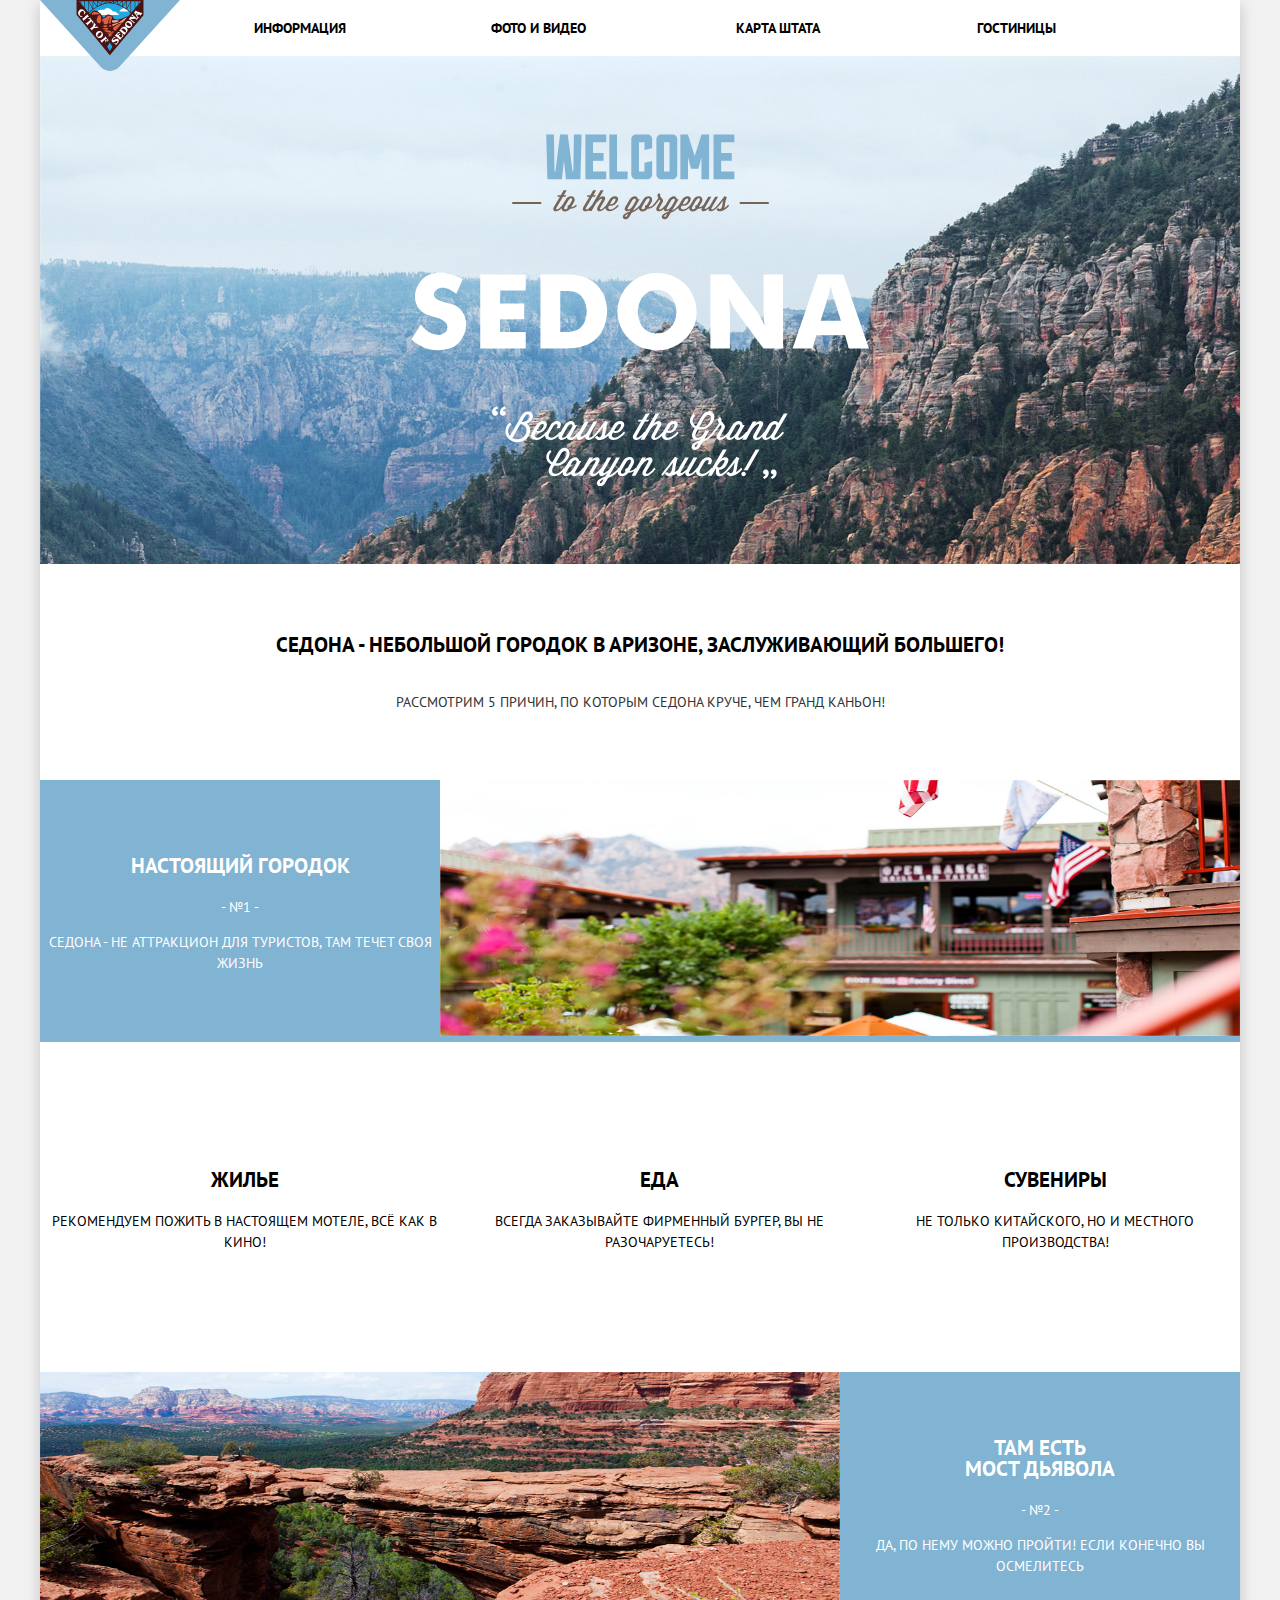
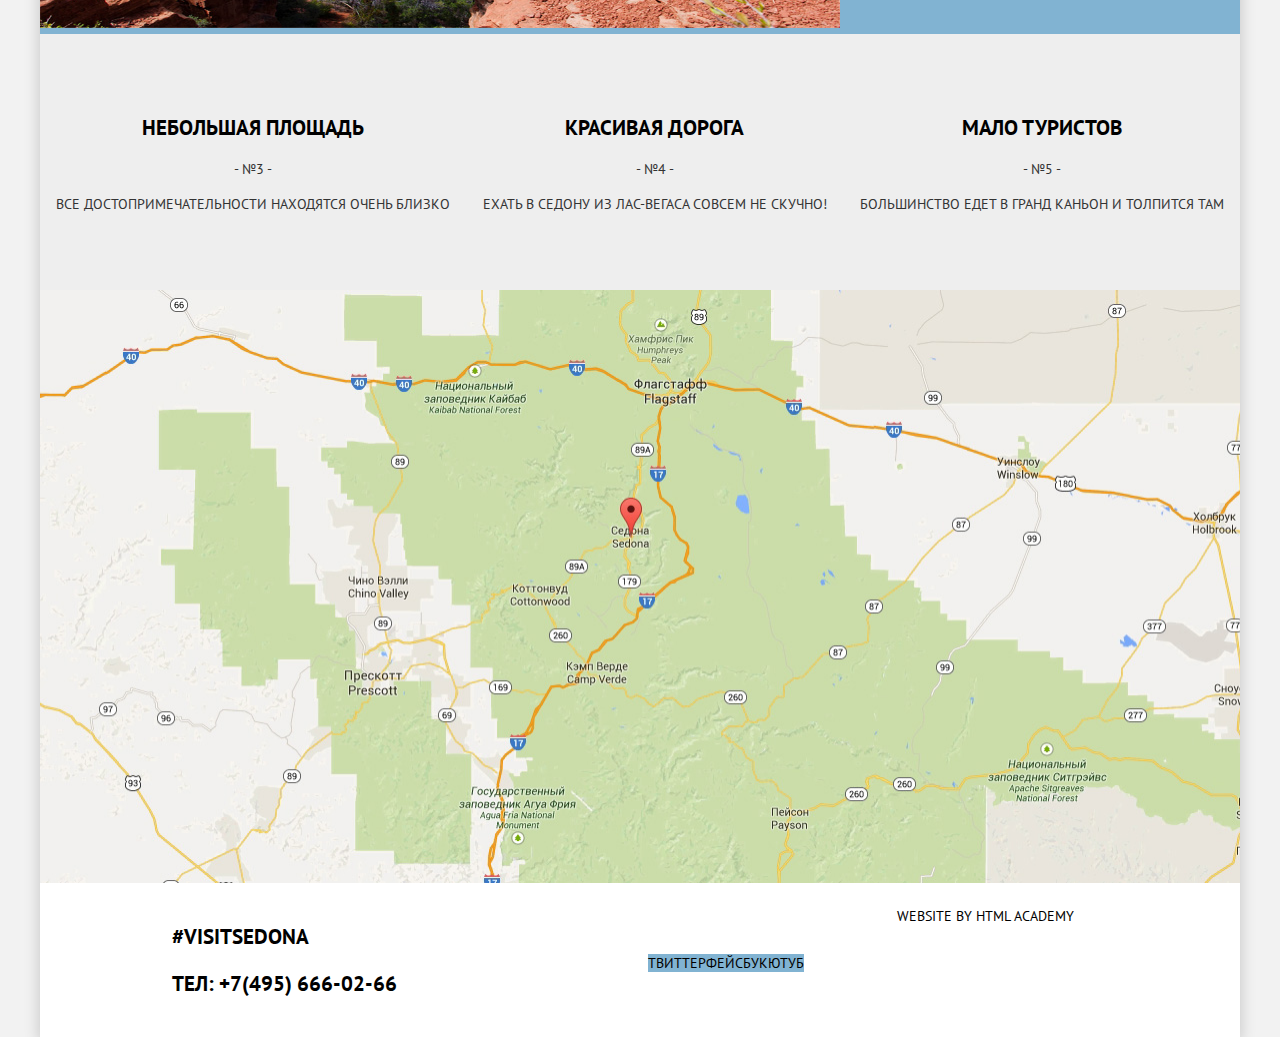
==== index.html @ e9ae378f "6 задание" ====
<!DOCTYPE html>
<html lang="ru">
  <head>
    <meta charset="utf-8">
    <title>HTML Academy: Седона</title>
    <link href="https://fonts.googleapis.com/css?family=PT+Sans:400,700&display=swap&subset=cyrillic" rel="stylesheet">
    <link rel="stylesheet" href="css/normalize.css">
    <link rel="stylesheet" href="css/style.css">
  </head>
  
  <body>
    <div class="container">
      <header class="main-header">
        <a class="main-header-logo">
          <img src="img/logo-sedona.svg" width="140" height="71" alt="Логотип Седоны">
        </a>

        <nav class="nav">
          <ul class="nav-list">
            <li class="nav-item"><a class="nav-item-link" href="#">Информация</a></li>
            <li class="nav-item"><a class="nav-item-link" href="#">Фото и видео</a></li>
            <li class="nav-item"><a class="nav-item-link" href="#">Карта штата</a></li>
            <li class=nav-item><a class="nav-item-link" href="catalog.html">Гостиницы</a></li>
          </ul>
        </nav>
      </header>
      
      <main class="page-main">
        <h1 class="visually-hidden">Седона</h1>

        <div class="welcome-picture">
          <img src="img/intro-welcome.svg" width="459" height="353" alt="Добро пожаловать в Седону">
        </div>

          <section class="features">
            <header class="features-header">
              <h2 class="features-title">Седона - небольшой городок в Аризоне, заслуживающий большего!</h2>
              <p class="features-text">Рассмотрим 5 причин, по которым Седона круче, чем Гранд Каньон!</p>
            </header>

            <div class="feature-item-blue">
              <div class="feature-item-desc">
                <h3 class="feature-title">Настоящий городок</h3>
                <span class="feature-number">- №1 -</span>
                <p class="feature-text">Седона - не аттракцион для туристов, там течет своя жизнь</p>
              </div>               
              <div class=feature-picture>
                <img src="img/feature-picture-1.jpg" width="800" height="256" alt="Настоящий городок">
              </div>
            </div>
            
            <ul class=features-list-white>
              <li class="feature-item">
                <h3 class="feature-title">Жилье</h3>
                <p class="feature-text">Рекомендуем пожить в настоящем мотеле, всё как в кино!</p>
              </li>
              <li class="feature-item">
                <h3 class="feature-title">Еда</h3>
                <p class="feature-text">Всегда заказывайте фирменный бургер, вы не разочаруетесь!</p>
              </li>
              <li class="feature-item">
                <h3 class="feature-title">Сувениры</h3>
                <p class="feature-text">Не только китайского, но и местного производства!</p>
              </li>
            </ul>
            
            <div class="feature-item-blue">
              <div class=feature-picture>
                <img src="img/feature-picture-2.jpg" width="800" height="256" alt="Мост дьявола">
              </div>
              <div class="feature-item-desc">
                <h3 class="feature-title">Там есть<br>мост дьявола</h3>
                <span class="feature-number">- №2 -</span>
                <p class="feature-text">Да, по нему можно пройти! Если конечно вы осмелитесь</p>
              </div>
            </div>
              
              <ul class="features-list-grey">
                <li class="feature-item-desc">
                  <h3 class="feature-title">Небольшая площадь</h3>
                  <span class="feature-number">- №3 -</span>
                  <p class="feature-text">Все достопримечательности находятся очень близко</p>
                </li>
                
                <li class="feature-item-desc">
                  <h3 class="feature-title">Красивая дорога</h3>
                  <span class="feature-number">- №4 -</span>
                  <p class="feature-text">Ехать в Седону из Лас-Вегаса совсем не скучно!</p>
                </li>
                
                <li class="feature-item-desc">
                  <h3 class="feature-title">Мало туристов</h3>
                  <span class="feature-number">- №5 -</span>
                  <p class="feature-text">Большинство едет в Гранд Каньон и толпится там</p>
                </li>
              </ul>
            </section>
          
          <div class="map">
            <img src="img/map.jpg" width="1200" height="593" alt="Карта">

          </div>

          <section class="search-form">
            <h2 class="search-form-title">Заинтересовались?</h2>
            <p class="search-form-text">Укажите предполагаемые даты поездки,<br>
              и мы покажем вам лучшие предложения гостиниц в Седоне</p>

              <a class="search-button" href="form.html">Поиск гостиницы в Седоне</a>
                            
              <form class="search" method="POST" action="https://echo.htmlacademy.ru">
                <p class="search-item">
                  <label for="check-in-date">Дата заезда</label>
                  <input id="check-in-date" type="date" name="date" value="">
                </p>
                <p class="search-item">
                  <label for="check-out-date">Дата выезда</label>
                  <input id="check-out-date" type="date" name="date" value="">        
                </p>
                <p class="search-item">
                  <label for="adults">Взрослые</label>
                  <input type="button" value="-">
                  <input id="adults" type="text" name="text" value="1"/>
                  <input type="button" value="+">
                </p>
                <p class="search-item">
                  <label for="children">Дети</label>
                  <input type="button" value="-">
                  <input id="children" type="text" name="text" value="0"/>
                  <input type="button" value="+">
                </p>
                
                <button class="button" type="submit">Найти</button>
              </form>
          </section>
      </main>
      
      <footer class="main-footer">
        <div class="footer-contacts">
          <p class="hashtag">#visitsedona</p>
          <a class="phone-link" href="tel:+74956660266">тел: +7(495) 666-02-66</a>
        </div>
        <ul class="footer-social">
          <li><a class="social-button" href="#">Твиттер</a></li>
          <li><a class="social-button" href="#">Фейсбук</a></li>
          <li><a class="social-button" href="#">Ютуб</a></li>
        </ul>
        <p class="footer-copyright">
          Website by
          <a class="copyright-button" href="https://htmlacademy.ru/intensive/htmlcss">HTML Academy</a>
        </p>
      </footer>
    </div>
  </body>
</html>
---- css/style.css ----
body {
    margin: 0;
    padding: 0;

    font-family: "PT Sans", Arial, sans-serif;

    font-size: 14px;
    line-height: 21px;
    color: #333333;
    text-transform: uppercase;

    background-color:  #f2f2f2;
}

a {
    text-decoration: none;
}

.container {
    background-color: #ffffff;

    box-shadow: 0px 5px 15px rgba(0, 1, 1, 0.2);
}

.nav {
    line-height: 26px;
    color: #000000;    
}

.nav-list {
    list-style: none;

    text-align: center;
}

.nav-list a {
    color: #000000;
    font-weight: 700;

}

.nav-list a:hover {
    color: #81b3d2;
}

.nav-list a:focus {
    color: rgba(0, 0, 0, 0.3);
}

.nav-item-current a {
    color: #766357;
}

.welcome-picture {
    background-color: #c2dcf5;
    background-image: url("../img/background-photo.jpg");
    background-position: top;
    background-repeat: no-repeat;
}

.features-title {
    font-size: 21px;
    font-weight: 700;
    line-height: 26px;
    text-align: center;
    color: #000000;
}

.features-text {
    font-size: inherit;
    line-height: 26px;
    font-weight: 400;
    text-align: center;
}

.feature-title {
    font-size: 21px;
}
.feature-item-blue {
    color: #ffffff;
    
   background-color: #81b3d2;
    text-align: center;
}

.features-list-white,
.features-list-grey h3 {

    color: #000000;
}

.features-list-white li {
    list-style: none;
}

.features-list-grey li {
    list-style: none;
}

.features-list-white,
.features-list-grey {
    text-align: center;
}

.features-list h3 {
    font-size: 21px;
}

.features-list-white,
.feature-item-grey h3 {
    color: #000000;
}

.features-list-grey {
    background-color: #eeeeee;
}

/*Каталог*/

.filter {
    background-color: #669ec0;
    background-image: url("../img/filter-background.jpg");
    background-position: center;
    background-repeat: no-repeat;
}

.filter fieldset {
    border: none;
}

.filter legend {
    font-size: 16px;
    line-height: 21px;
    font-weight: 700;
    color: #ffffff;
    text-align: left;
}

.filter li {
    list-style: none;
}

.filter li {
    color: #ffffff;
}

.filter-range {
    color: #ffffff;
}

.price-controls label{
    color: #ffffff;
}

.price-controls input {

    background: none;
}

.filter-button {
    color: #ffffff;
    border: solid 2px;
    text-transform: uppercase;

    background-color: transparent;
}

.filter-button:hover {
    color: #000000;
    border: 2px solid #ffffff;

    background-color: #ffffff;
}

.catalog-sort ul {
    list-style: none;
}

.catalog-sort a {
    list-style: none;

    text-decoration: none;
    border-bottom: 1px dashed #81b3d2;

    font-size: 12px;
    line-height: 18px;
    color: rgba(0, 0, 0, 0.3);
}

.found {
    font-size: 21px;
    line-height: 26px;
    font-weight: 700;
    color: #000000;
}

.catalog-sort a:hover {
    color: #81b3d2;
}

.catalog-sort a:focus {
    color: #000000;

    border-bottom: none;
}

.sort-link-current {
    color: #81b3d2;
}

.catalog-list {
    list-style: none;
}

.catalog-list a {
    color: 21px;
    line-height: 26px;
    text-align: left;
    color: #000000;
}

.hotel-title a:hover {
    color: #81b3d2;
}

.hotel-title a:focus {
    color: rgba(0, 0, 0, 0.3);
}

.catalog-item-details a {
    color: #ffffff;
    font-weight: 700;

    background-color: #81b3d2;
}

.catalog-item-details a:hover {
    background-color: #669ec0;
}

.catalog-item-details a:focus {
    background-color: #5496bd;
}

.catalog-item-booking a {
    color: #ffffff;
    font-weight: 700;
    background-color: #766357;
}

.catalog-item-booking a:hover {
    background-color: #604e43;
}

.catalog-item-booking a:focus {
    background-color: #503e33;
}

.rating-score {
    color: #666666;

    background-color: #f2f2f2;
}

.visually-hidden {
    display: none;
}

/*Попапы и всплывающие элементы сейчас стилизовать не нужно.
Скройте их с помощью display: none. Мы вернёмся к ним в седьмом разделе.*/
.search-form {
    display: none;
}


.main-footer a {
    color: #000000;
}

.footer-contacts {
    font-size: 21px;
    line-height: 26px;
    font-weight: 700;
    color: #000000;
}

.footer-social li {
    list-style: none;
}

.social-button {
    color: #ffffff;

    background-color: #81b3d2;
}

.footer-copyright {
    line-height: 26px;
    color: #000000;
}





/*----Сеточные стили----*/



/*----Header----*/

html,
body {
    min-width: 1280px;
    min-height: 1750px;
}

.container {
    width: 1200px;
    margin: 0 auto;
}

.main-header {
    display: flex;
    flex-direction: row;
    align-items: center;
}

.nav {
    display: flex;
    flex-direction: row;
}


.nav-list {
    display: flex;
    flex-direction: row;
    justify-content: space-around;

    margin: 0;
    padding: 0;

    list-style: none;
}

.nav-item {
    width: 239px;
}

.main-header-logo {
    width: 140px;
    height: 56px;
}


/*----Main----*/

.welcome-picture {
    display: flex;
    flex-direction: row;
    align-items: center;
    justify-content: center;
    
    min-height: 508px;
}


.features-header {
    display: flex;
    flex-direction: column;
    justify-content: center;

    min-height: 216px;
}

.feature-item-blue {
    display: flex;
    flex-direction: row;
    align-items: center;
}

.features-list-white {
    display: flex;
    flex-direction: row;
    align-items: center;

    margin: 0;
    padding: 0;

    list-style: none;

    min-height: 330px;
}

.features-list-grey {
    display: flex;
    flex-direction: row;
    align-items: center;
    justify-content: space-around;

    margin: 0;
    padding: 0;

    list-style: none;

    min-height: 256px;
}


/*----Сетка каталога----*/

.filter {
    display: flex;
    flex-direction: row;
    align-items: center;
    justify-content: flex-start;

    min-height: 217px;
}

.filter ul {
    padding: 0;
    margin: 0;

    list-style: none;
}



/*----Сортировка----*/

.catalog-sort {
    display: flex;
    flex-direction: row;
    align-items: center;
    justify-content: space-around;

    min-height: 86px;
}

.sort-title {
    margin: 0;
    padding: 0;

    list-style: none;
}

.sort-list-type {
    display: flex;
    flex-direction: row;

    margin: 0;
    padding: 0;

    list-style: none;
}

.sort-list-ascending {
    display: flex;
    flex-direction: row;

    margin: 0;
    padding: 0;

    list-style: none;
}

/*----Список отелей----*/

.catalog-item {
    display: flex;
    flex-direction: row;
    align-items: center;
    justify-content: flex-start;

    margin-left: 72px;
}

.catalog-list {
    padding: 0;
    margin: 0;

    list-style: none;
}

.hotel-desc {
    padding: 31px;

    width: 700px;
}

.hotel-price {
    display: flex;
    flex-direction: row;
}

.hotel-booking {
    display: flex;
    flex-direction: row; 
}

.hotel-title {
    margin: 0;
    padding: 0;
}

.catalog-item-price {
    margin-left: 6px;
}

.catalog-item-booking {
    margin-left: 6px;
}




/*----Footer----*/

.main-footer {
    display: flex;
    flex-direction: row;
    align-items: center;

    min-height: 120px;
}

.footer-contacts {
    padding-left: 132px;
    width: 400px;

    min-height: 120px;
}

.footer-social {
    display: flex;
    flex-direction: row;
    align-items: center;
    justify-content: center;
    width: 400px;

    min-height: 120px;
}

.footer-copyright {

    width: 400px;

    min-height: 120px;
}
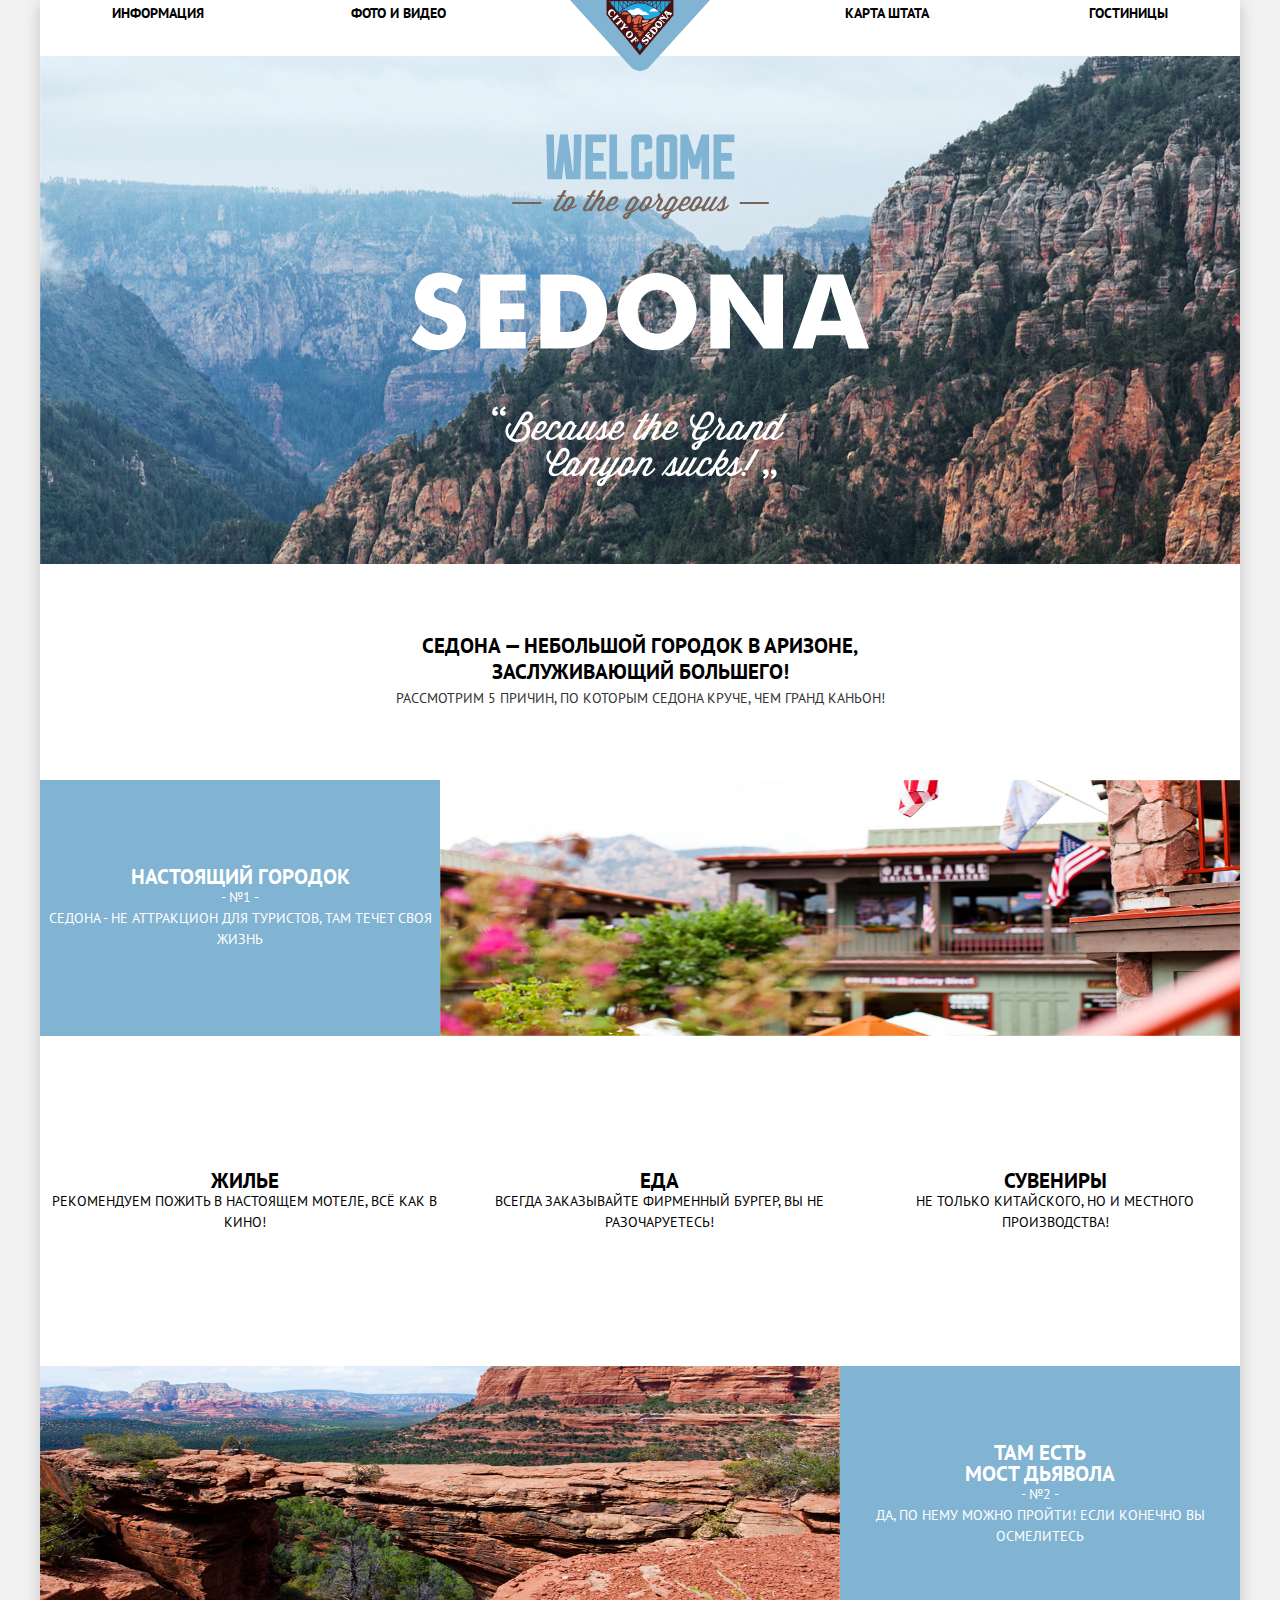
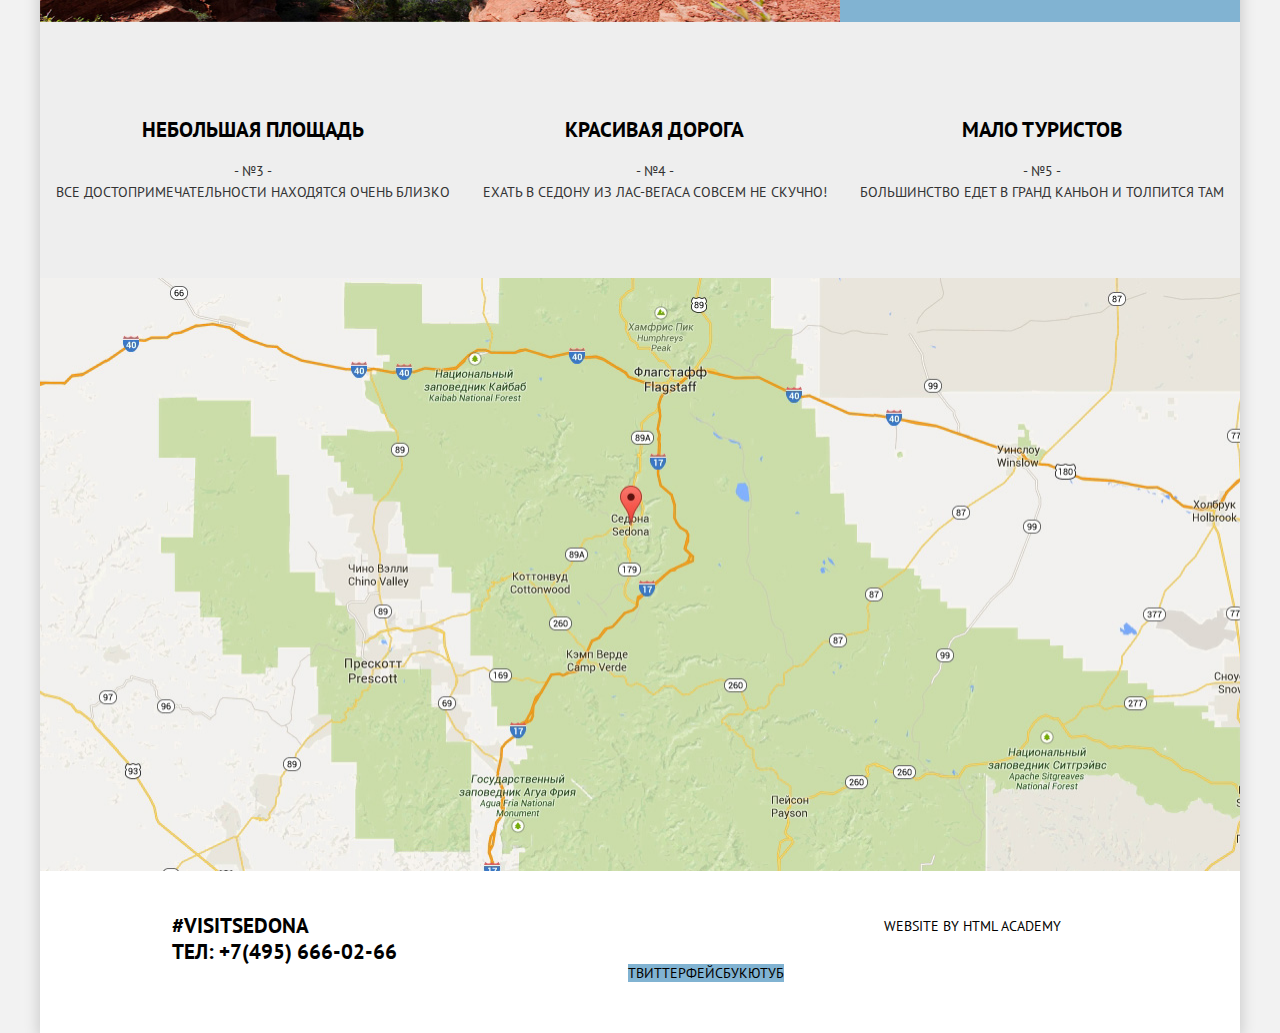
==== commit 29bf127d: "6 задание" ====
--- a/index.html
+++ b/index.html
@@ -34,8 +34,8 @@
 
           <section class="features">
             <header class="features-header">
-              <h2 class="features-title">Седона - небольшой городок в Аризоне, заслуживающий большего!</h2>
-              <p class="features-text">Рассмотрим 5 причин, по которым Седона круче, чем Гранд Каньон!</p>
+              <h2 class="features-header-title">Седона — небольшой городок в Аризоне, заслуживающий большего!</h2>
+              <p class="features-header-text">Рассмотрим 5 причин, по которым Седона круче, чем Гранд Каньон!</p>
             </header>
 
             <div class="feature-item-blue">
--- a/css/style.css
+++ b/css/style.css
@@ -3,7 +3,6 @@
     padding: 0;
 
     font-family: "PT Sans", Arial, sans-serif;
-
     font-size: 14px;
     line-height: 21px;
     color: #333333;
@@ -17,26 +16,75 @@
 }
 
 .container {
+    width: 1200px;
+    margin: 0 auto;
+
     background-color: #ffffff;
-
     box-shadow: 0px 5px 15px rgba(0, 1, 1, 0.2);
 }
 
+/*-----Main_Header-----*/
+
+.main-header {
+    position: relative;
+
+    display: flex;
+    flex-direction: row;
+
+    line-height: 26px;    
+    text-align: right;
+    color: #000000;
+}
+
 .nav {
-    line-height: 26px;
-    color: #000000;    
+    display: flex;    
+
+    list-style: none;
 }
 
 .nav-list {
-    list-style: none;
-
-    text-align: center;
+    display: flex;
+    flex-direction: row;
+    align-items: center;    
+    flex-wrap: wrap;
+    margin: 0;
+    padding: 0;
+    width: 1200px;
+
+    list-style: none;
+}
+
+.nav-item {
+    align-items: center;
+    width: 99px;
+    min-height: 56px;    
+    padding-left: 68px;
+    padding-right: 72px;
+}
+
+.main-header-logo {
+    position: absolute;
+    left: 50%;
+    transform: translate(-50%);
+
+    width: 140px;
+    height: 56px;
+}
+
+.nav-list li:nth-child(3) {
+    margin-left: 244px;
+}
+
+.nav-list li:nth-child(-n+2) {
+    padding-left: 72px;
+    padding-right: 68px;
+
+    text-align: left;
 }
 
 .nav-list a {
     color: #000000;
     font-weight: 700;
-
 }
 
 .nav-list a:hover {
@@ -47,54 +95,86 @@
     color: rgba(0, 0, 0, 0.3);
 }
 
-.nav-item-current a {
+.current a {
     color: #766357;
 }
 
+/*-----Main-----*/
+
 .welcome-picture {
+    display: flex;
+    flex-direction: row;
+    align-items: center;
+    justify-content: center;
+    width: 100%;
+
     background-color: #c2dcf5;
     background-image: url("../img/background-photo.jpg");
-    background-position: top;
+    background-position: 0 28%;
     background-repeat: no-repeat;
-}
-
-.features-title {
+
+    min-height: 508px;
+}
+
+.features-header {
+    display: flex;
+    flex-direction: column;
+    align-items: center;
+    justify-content: center;
+    min-height: 216px;
+    padding-left: 355px;
+    padding-right: 355px;
+
+    line-height: 26px;
+    text-align: center;    
+}
+
+.features-header h2, p {
+    margin: 0;
+    padding: 0;
+}
+
+.features-header-title {
     font-size: 21px;
     font-weight: 700;
-    line-height: 26px;
+    color: #000000;
+}
+
+.feature-item-blue h3, p {
+    margin: 0;
+    padding: 0;
+}
+
+.feature-item-blue {
+    display: flex;
+    flex-direction: row;
+    align-items: center;
+
+    color: #ffffff;
+    background-color: #81b3d2;
     text-align: center;
-    color: #000000;
-}
-
-.features-text {
-    font-size: inherit;
-    line-height: 26px;
-    font-weight: 400;
-    text-align: center;
+}
+
+.feature-picture img {
+    display: block;
 }
 
 .feature-title {
     font-size: 21px;
 }
-.feature-item-blue {
-    color: #ffffff;
-    
-   background-color: #81b3d2;
-    text-align: center;
+
+.features-list-white {
+    display: flex;
+    flex-direction: row;
+    align-items: center;
+    min-height: 330px;
+    margin: 0;
+    padding: 0;
 }
 
 .features-list-white,
 .features-list-grey h3 {
-
-    color: #000000;
-}
-
-.features-list-white li {
-    list-style: none;
-}
-
-.features-list-grey li {
-    list-style: none;
+    color: #000000;
 }
 
 .features-list-white,
@@ -102,6 +182,35 @@
     text-align: center;
 }
 
+.features-list-white,
+.features-list-grey li {
+    list-style: none;
+}
+
+.features-list-grey {
+    display: flex;
+    flex-direction: row;
+    align-items: center;
+    justify-content: space-around;
+    min-height: 256px;
+    margin: 0;
+    padding: 0;
+
+    background-color: #eeeeee;
+
+    list-style: none;
+}
+
+.features-list-grey,
+.features-list-white h3 {
+    margin: 0;
+    padding: 0;
+}
+
+.features-list-grey li {
+    list-style: none;
+}
+
 .features-list h3 {
     font-size: 21px;
 }
@@ -111,21 +220,34 @@
     color: #000000;
 }
 
-.features-list-grey {
-    background-color: #eeeeee;
-}
-
-/*Каталог*/
+/*-----Katalog-----*/
+
+/*-----Filter-----*/
 
 .filter {
+    display: flex;
+    flex-direction: row;
+    align-items: center;
+    justify-content: flex-start;
+    width: 1200px;
+    min-height: 217px;
+
     background-color: #669ec0;
     background-image: url("../img/filter-background.jpg");
     background-position: center;
     background-repeat: no-repeat;
+
+    outline: 2px solid #ffffff;
 }
 
 .filter fieldset {
+    min-height: 217px;
     border: none;
+}
+
+.filter-options {
+    padding: 0;
+    margin-left: 72px;
 }
 
 .filter legend {
@@ -134,14 +256,19 @@
     font-weight: 700;
     color: #ffffff;
     text-align: left;
+
+    margin-left: 72px;
+
 }
 
 .filter li {
-    list-style: none;
-}
-
-.filter li {
-    color: #ffffff;
+    color: #ffffff;
+
+    list-style: none;
+}
+
+.filter-wrapper {
+    margin-left: 250px;
 }
 
 .filter-range {
@@ -153,7 +280,6 @@
 }
 
 .price-controls input {
-
     background: none;
 }
 
@@ -172,22 +298,70 @@
     background-color: #ffffff;
 }
 
+/*-----Sort-----*/
+
+.catalog-sort {
+    display: flex;
+    flex-direction: row;
+    align-items: center;
+    justify-content: flex-start;
+    min-height: 86px;
+}
+
 .catalog-sort ul {
     list-style: none;
 }
 
 .catalog-sort a {
+    font-size: 12px;
+    line-height: 18px;
+    text-align: left;
+    color: rgba(0, 0, 0, 0.3);
+
     list-style: none;
 
     text-decoration: none;
     border-bottom: 1px dashed #81b3d2;
+}
+
+.sort-title {
+    margin: 0;
+    padding: 0;
+    padding-left: 45px;
 
     font-size: 12px;
     line-height: 18px;
-    color: rgba(0, 0, 0, 0.3);
+    text-align: left;
+
+    list-style: none;
+}
+
+.sort-list-type {
+    display: flex;
+    flex-direction: row;
+    margin: 0;
+    padding: 0;
+
+    list-style: none;
+}
+
+.catalog-sort-item {
+    padding-left: 40px;
+}
+
+.sort-list-ascending {
+    display: flex;
+    flex-direction: row;
+    margin: 0;
+    padding: 0;
+    padding-left: 300px;
+
+    list-style: none;
 }
 
 .found {
+    margin-left: 72px;
+
     font-size: 21px;
     line-height: 26px;
     font-weight: 700;
@@ -208,17 +382,56 @@
     color: #81b3d2;
 }
 
+/*-----Katalog_Hotels-----*/
+
+.catalog-item {
+    display: flex;
+    flex-direction: row;
+    align-items: center;
+    justify-content: flex-start;
+    margin-left: 72px;
+}
+
 .catalog-list {
+    padding: 0;
+    margin: 0;
+
     list-style: none;
 }
 
 .catalog-list a {
+    margin-right: 10px;
+
     color: 21px;
     line-height: 26px;
     text-align: left;
     color: #000000;
 }
 
+.hotel-desc {
+    width: 700px;
+    padding: 31px;
+}
+
+.hotel-price {
+    display: flex;
+    flex-direction: row;
+}
+
+.hotel-booking {
+    display: flex;
+    flex-direction: row; 
+}
+
+.hotel-title {
+    margin: 0;
+    padding: 0;
+}
+
+.catalog-item p {
+    margin: 0;
+}
+
 .hotel-title a:hover {
     color: #81b3d2;
 }
@@ -227,6 +440,14 @@
     color: rgba(0, 0, 0, 0.3);
 }
 
+.catalog-item-price {
+    padding-left: 6px;
+}
+
+.catalog-item-booking {
+    margin-left: 6px;
+}
+
 .catalog-item-details a {
     color: #ffffff;
     font-weight: 700;
@@ -262,295 +483,75 @@
     background-color: #f2f2f2;
 }
 
+
+
+
 .visually-hidden {
     display: none;
 }
 
 /*Попапы и всплывающие элементы сейчас стилизовать не нужно.
 Скройте их с помощью display: none. Мы вернёмся к ним в седьмом разделе.*/
+
 .search-form {
     display: none;
 }
 
+/*-----Footer-----*/
+
+.main-footer {
+    display: flex;
+    flex-direction: row;
+    align-items: center;
+    padding-top: 36px;
+
+    min-height: 120px;
+}
 
 .main-footer a {
     color: #000000;
 }
 
+.main-footer p {
+    margin: 0;
+    padding: 0;
+}
+
 .footer-contacts {
+    width: 400px;
+    min-height: 120px;
+    padding-left: 132px;
+
     font-size: 21px;
     line-height: 26px;
     font-weight: 700;
     color: #000000;
 }
 
-.footer-social li {
-    list-style: none;
-}
-
-.social-button {
-    color: #ffffff;
-
-    background-color: #81b3d2;
-}
-
-.footer-copyright {
-    line-height: 26px;
-    color: #000000;
-}
-
-
-
-
-
-/*----Сеточные стили----*/
-
-
-
-/*----Header----*/
-
-html,
-body {
-    min-width: 1280px;
-    min-height: 1750px;
-}
-
-.container {
-    width: 1200px;
-    margin: 0 auto;
-}
-
-.main-header {
-    display: flex;
-    flex-direction: row;
-    align-items: center;
-}
-
-.nav {
-    display: flex;
-    flex-direction: row;
-}
-
-
-.nav-list {
-    display: flex;
-    flex-direction: row;
-    justify-content: space-around;
-
-    margin: 0;
-    padding: 0;
-
-    list-style: none;
-}
-
-.nav-item {
-    width: 239px;
-}
-
-.main-header-logo {
-    width: 140px;
-    height: 56px;
-}
-
-
-/*----Main----*/
-
-.welcome-picture {
-    display: flex;
-    flex-direction: row;
-    align-items: center;
-    justify-content: center;
-    
-    min-height: 508px;
-}
-
-
-.features-header {
-    display: flex;
-    flex-direction: column;
-    justify-content: center;
-
-    min-height: 216px;
-}
-
-.feature-item-blue {
-    display: flex;
-    flex-direction: row;
-    align-items: center;
-}
-
-.features-list-white {
-    display: flex;
-    flex-direction: row;
-    align-items: center;
-
-    margin: 0;
-    padding: 0;
-
-    list-style: none;
-
-    min-height: 330px;
-}
-
-.features-list-grey {
-    display: flex;
-    flex-direction: row;
-    align-items: center;
-    justify-content: space-around;
-
-    margin: 0;
-    padding: 0;
-
-    list-style: none;
-
-    min-height: 256px;
-}
-
-
-/*----Сетка каталога----*/
-
-.filter {
-    display: flex;
-    flex-direction: row;
-    align-items: center;
-    justify-content: flex-start;
-
-    min-height: 217px;
-}
-
-.filter ul {
-    padding: 0;
-    margin: 0;
-
-    list-style: none;
-}
-
-
-
-/*----Сортировка----*/
-
-.catalog-sort {
-    display: flex;
-    flex-direction: row;
-    align-items: center;
-    justify-content: space-around;
-
-    min-height: 86px;
-}
-
-.sort-title {
-    margin: 0;
-    padding: 0;
-
-    list-style: none;
-}
-
-.sort-list-type {
-    display: flex;
-    flex-direction: row;
-
-    margin: 0;
-    padding: 0;
-
-    list-style: none;
-}
-
-.sort-list-ascending {
-    display: flex;
-    flex-direction: row;
-
-    margin: 0;
-    padding: 0;
-
-    list-style: none;
-}
-
-/*----Список отелей----*/
-
-.catalog-item {
-    display: flex;
-    flex-direction: row;
-    align-items: center;
-    justify-content: flex-start;
-
-    margin-left: 72px;
-}
-
-.catalog-list {
-    padding: 0;
-    margin: 0;
-
-    list-style: none;
-}
-
-.hotel-desc {
-    padding: 31px;
-
-    width: 700px;
-}
-
-.hotel-price {
-    display: flex;
-    flex-direction: row;
-}
-
-.hotel-booking {
-    display: flex;
-    flex-direction: row; 
-}
-
-.hotel-title {
-    margin: 0;
-    padding: 0;
-}
-
-.catalog-item-price {
-    margin-left: 6px;
-}
-
-.catalog-item-booking {
-    margin-left: 6px;
-}
-
-
-
-
-/*----Footer----*/
-
-.main-footer {
-    display: flex;
-    flex-direction: row;
-    align-items: center;
-
-    min-height: 120px;
-}
-
-.footer-contacts {
-    padding-left: 132px;
-    width: 400px;
-
-    min-height: 120px;
-}
-
 .footer-social {
     display: flex;
     flex-direction: row;
     align-items: center;
     justify-content: center;
     width: 400px;
+    padding: 0;
+    margin: 0;
+
+    list-style: none;
 
     min-height: 120px;
 }
 
+.social-button {
+    color: #ffffff;
+
+    background-color: #81b3d2;
+}
+
 .footer-copyright {
-
     width: 400px;
-
     min-height: 120px;
-}
-
-
-
-
-
-
+
+    line-height: 26px;
+    color: #000000;
+}
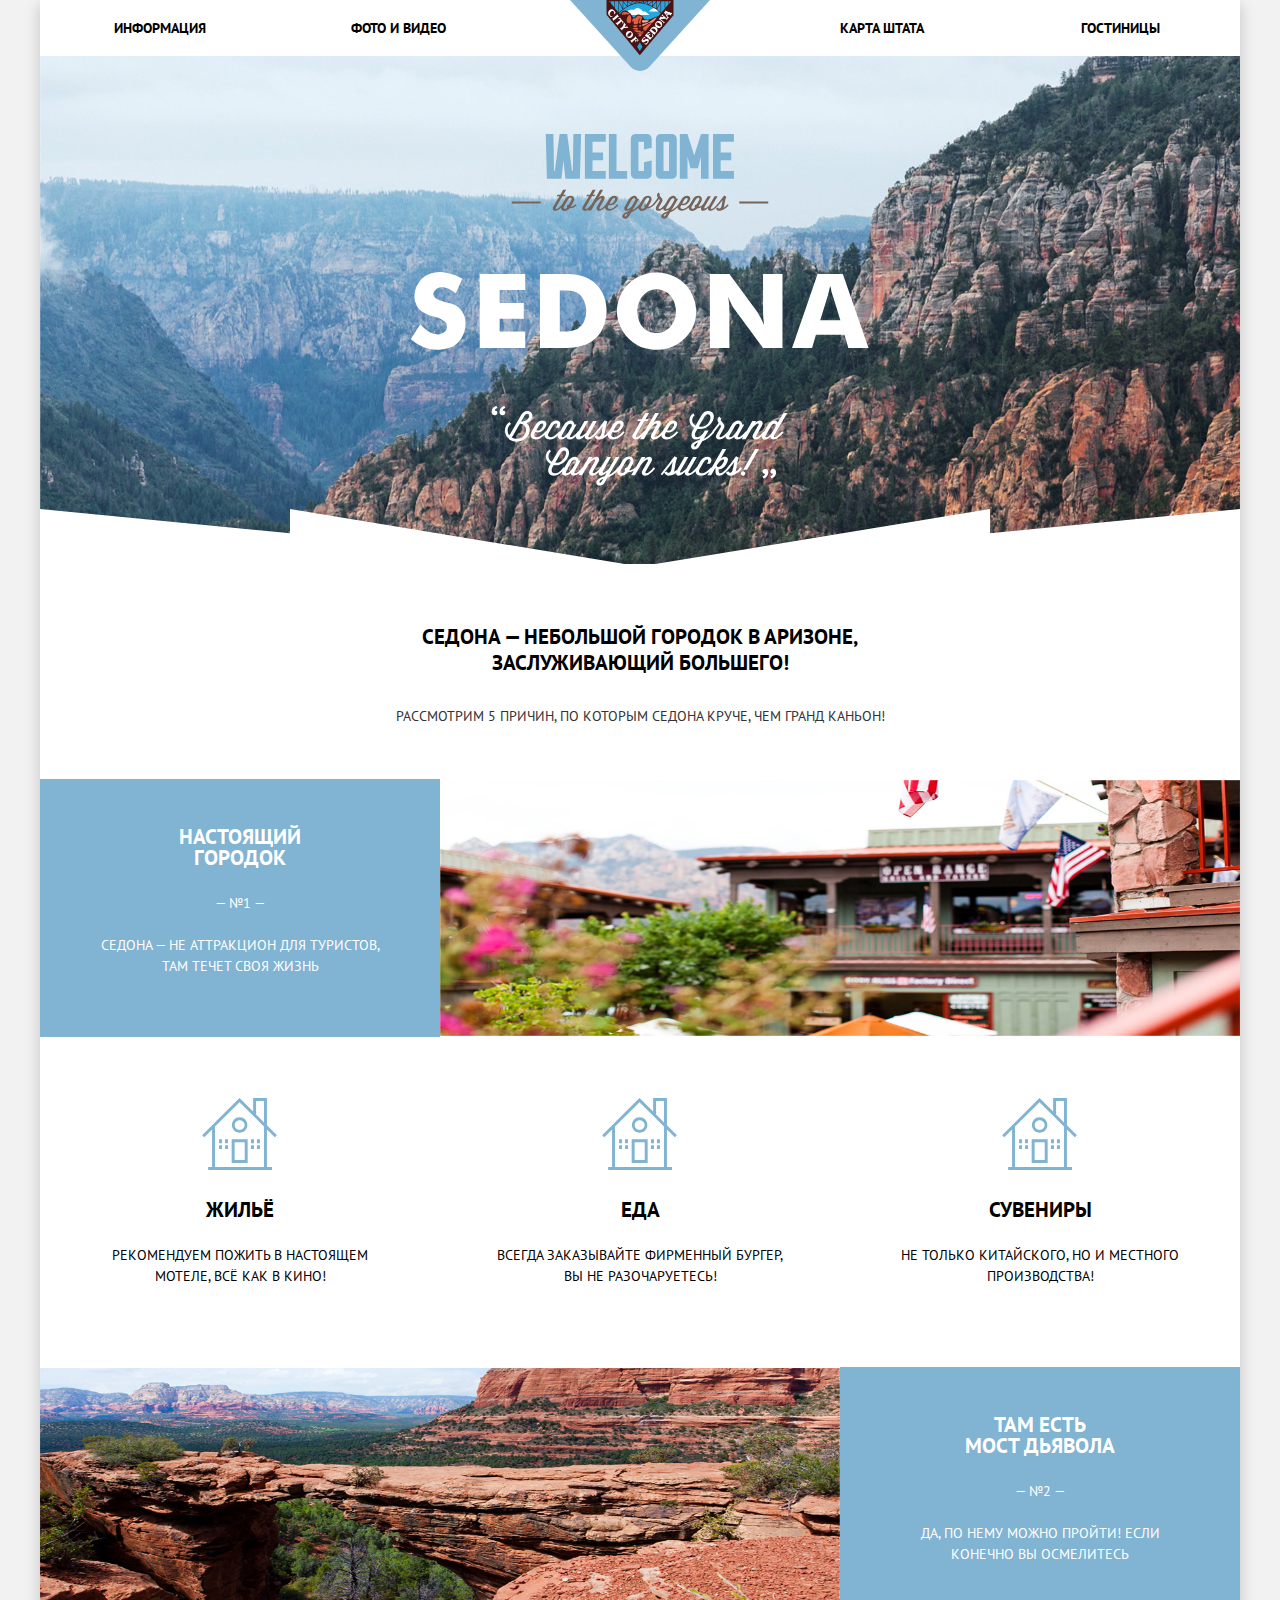
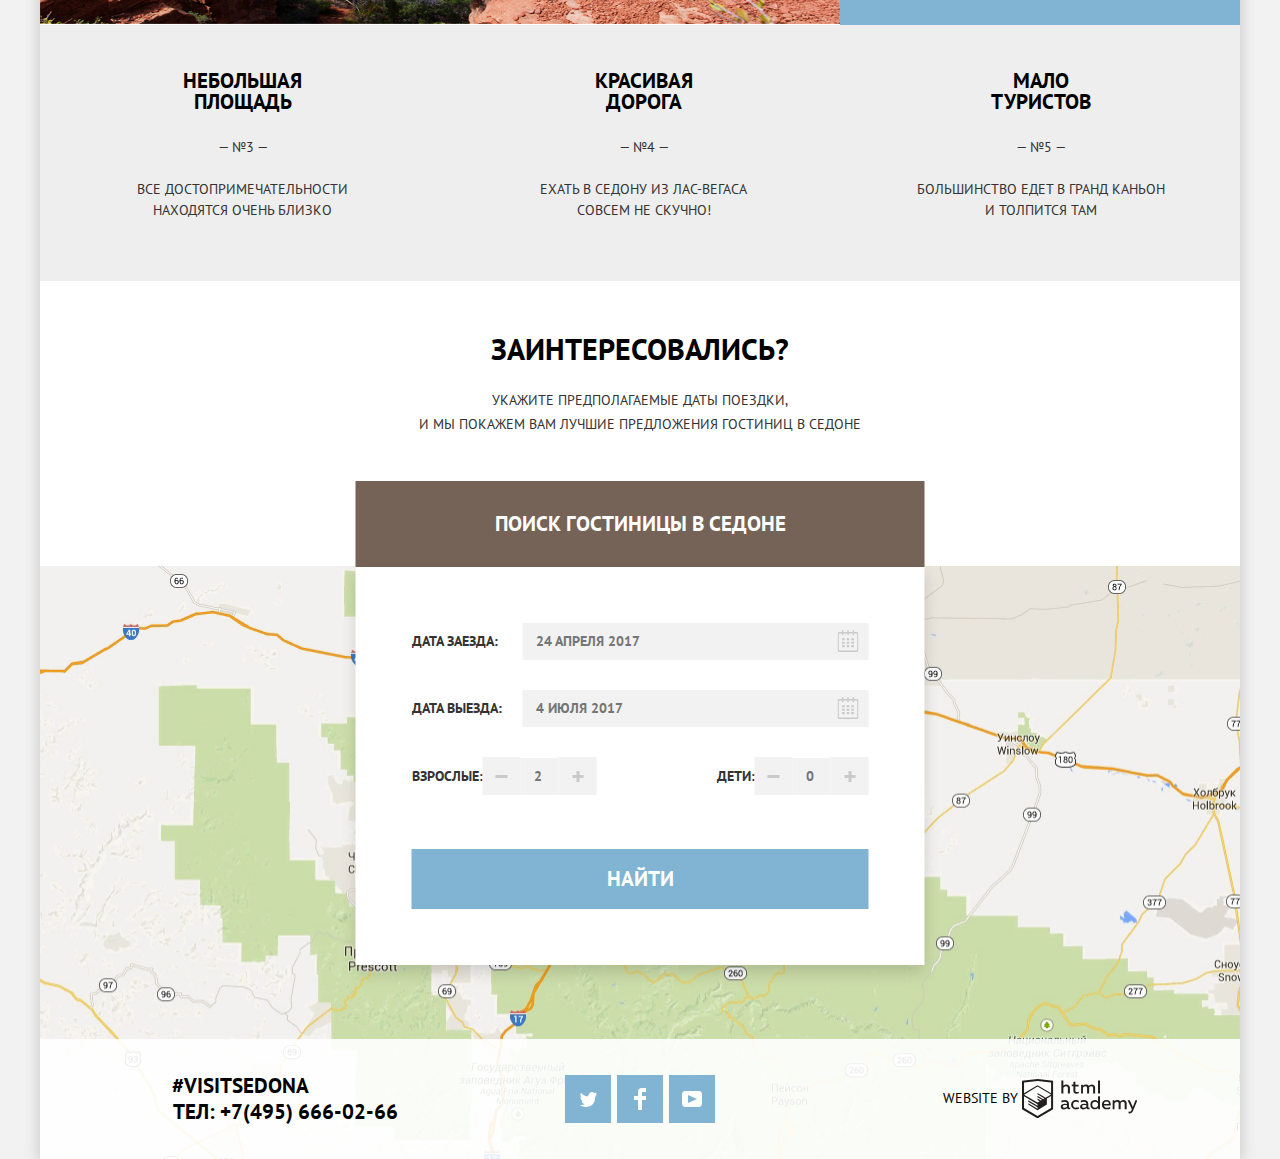
==== commit 097509d9: "6 задание" ====
--- a/index.html
+++ b/index.html
@@ -27,7 +27,6 @@
       
       <main class="page-main">
         <h1 class="visually-hidden">Седона</h1>
-
         <div class="welcome-picture">
           <img src="img/intro-welcome.svg" width="459" height="353" alt="Добро пожаловать в Седону">
         </div>
@@ -39,10 +38,10 @@
             </header>
 
             <div class="feature-item-blue">
-              <div class="feature-item-desc">
+              <div class="feature-item-desc feature-item-desc-blue">
                 <h3 class="feature-title">Настоящий городок</h3>
-                <span class="feature-number">- №1 -</span>
-                <p class="feature-text">Седона - не аттракцион для туристов, там течет своя жизнь</p>
+                <span class="feature-number">— №1 —</span>
+                <p class="feature-text">Седона — не аттракцион для туристов, там течет своя жизнь</p>
               </div>               
               <div class=feature-picture>
                 <img src="img/feature-picture-1.jpg" width="800" height="256" alt="Настоящий городок">
@@ -51,7 +50,7 @@
             
             <ul class=features-list-white>
               <li class="feature-item">
-                <h3 class="feature-title">Жилье</h3>
+                <h3 class="feature-title">Жильё</h3>
                 <p class="feature-text">Рекомендуем пожить в настоящем мотеле, всё как в кино!</p>
               </li>
               <li class="feature-item">
@@ -68,88 +67,124 @@
               <div class=feature-picture>
                 <img src="img/feature-picture-2.jpg" width="800" height="256" alt="Мост дьявола">
               </div>
-              <div class="feature-item-desc">
+              <div class="feature-item-desc feature-item-desc-blue">
                 <h3 class="feature-title">Там есть<br>мост дьявола</h3>
-                <span class="feature-number">- №2 -</span>
+                <span class="feature-number">— №2 —</span>
                 <p class="feature-text">Да, по нему можно пройти! Если конечно вы осмелитесь</p>
               </div>
             </div>
               
               <ul class="features-list-grey">
-                <li class="feature-item-desc">
+                <li class="feature-item-desc feature-item-desc-grey">
                   <h3 class="feature-title">Небольшая площадь</h3>
-                  <span class="feature-number">- №3 -</span>
+                  <span class="feature-number">— №3 —</span>
                   <p class="feature-text">Все достопримечательности находятся очень близко</p>
                 </li>
                 
-                <li class="feature-item-desc">
+                <li class="feature-item-desc feature-item-desc-grey">
                   <h3 class="feature-title">Красивая дорога</h3>
-                  <span class="feature-number">- №4 -</span>
+                  <span class="feature-number">— №4 —</span>
                   <p class="feature-text">Ехать в Седону из Лас-Вегаса совсем не скучно!</p>
                 </li>
                 
-                <li class="feature-item-desc">
+                <li class="feature-item-desc feature-item-desc-grey">
                   <h3 class="feature-title">Мало туристов</h3>
-                  <span class="feature-number">- №5 -</span>
+                  <span class="feature-number">— №5 —</span>
                   <p class="feature-text">Большинство едет в Гранд Каньон и толпится там</p>
                 </li>
               </ul>
             </section>
-          
-          <div class="map">
-            <img src="img/map.jpg" width="1200" height="593" alt="Карта">
+            <section class="search-hotel">
+              <header class="search-hotel-header">
+                <h2 class="search-hotel-title">Заинтересовались?</h2>
+                <p class="search-hotel-text">Укажите предполагаемые даты поездки,<br>
+                  и мы покажем вам лучшие предложения гостиниц в Седоне</p>
+              </header>
+                <div class="form-wrapper">
+                  <a class="header-button" href="#">Поиск гостиницы в Седоне</a>
+                  <form class="search-form" method="POST" action="https://echo.htmlacademy.ru">
 
-          </div>
-
-          <section class="search-form">
-            <h2 class="search-form-title">Заинтересовались?</h2>
-            <p class="search-form-text">Укажите предполагаемые даты поездки,<br>
-              и мы покажем вам лучшие предложения гостиниц в Седоне</p>
-
-              <a class="search-button" href="form.html">Поиск гостиницы в Седоне</a>
-                            
-              <form class="search" method="POST" action="https://echo.htmlacademy.ru">
-                <p class="search-item">
-                  <label for="check-in-date">Дата заезда</label>
-                  <input id="check-in-date" type="date" name="date" value="">
-                </p>
-                <p class="search-item">
-                  <label for="check-out-date">Дата выезда</label>
-                  <input id="check-out-date" type="date" name="date" value="">        
-                </p>
-                <p class="search-item">
-                  <label for="adults">Взрослые</label>
-                  <input type="button" value="-">
-                  <input id="adults" type="text" name="text" value="1"/>
-                  <input type="button" value="+">
-                </p>
-                <p class="search-item">
-                  <label for="children">Дети</label>
-                  <input type="button" value="-">
-                  <input id="children" type="text" name="text" value="0"/>
-                  <input type="button" value="+">
-                </p>
-                
-                <button class="button" type="submit">Найти</button>
-              </form>
-          </section>
-      </main>
-      
-      <footer class="main-footer">
-        <div class="footer-contacts">
-          <p class="hashtag">#visitsedona</p>
-          <a class="phone-link" href="tel:+74956660266">тел: +7(495) 666-02-66</a>
-        </div>
-        <ul class="footer-social">
-          <li><a class="social-button" href="#">Твиттер</a></li>
-          <li><a class="social-button" href="#">Фейсбук</a></li>
-          <li><a class="social-button" href="#">Ютуб</a></li>
-        </ul>
-        <p class="footer-copyright">
-          Website by
-          <a class="copyright-button" href="https://htmlacademy.ru/intensive/htmlcss">HTML Academy</a>
-        </p>
-      </footer>
-    </div>
-  </body>
-</html>+                    <p class="search-item search-item-date check-in">
+                      <label for="check-in-date">Дата заезда:</label>
+                      <input id="check-in-date" type="text" name="text" value="" placeholder="24 апреля 2017">
+                      <button class="calendar-button check-in-button" type="button">
+                      <svg xmlns="http://www.w3.org/2000/svg" width="21" height="22" viewBox="0 0 21 22">
+                        <path fill="#cacaca" d="M19.251 2.025h-2.845V.648c0-.381-.294-.689-.656-.689-.363 0-.656.308-.656.689v1.377h-3.938V.648c0-.381-.294-.689-.655-.689-.363 0-.657.308-.657.689v1.377H5.906V.648c0-.381-.294-.689-.656-.689-.363 0-.657.308-.657.689v1.377H1.75C.784 2.025 0 2.847 0 3.862v16.302C0 21.179.784 22 1.75 22h17.501c.966 0 1.749-.821 1.749-1.836V3.862c0-1.015-.783-1.837-1.749-1.837zm.437 18.139a.448.448 0 0 1-.437.459H1.75a.45.45 0 0 1-.438-.459V3.862a.45.45 0 0 1 .438-.459h2.844v1.378c0 .381.294.689.657.689.362 0 .656-.308.656-.689V3.403h3.938v1.378c0 .381.294.689.657.689.361 0 .655-.308.655-.689V3.403h3.938v1.378c0 .381.293.689.656.689.362 0 .656-.308.656-.689V3.403h2.845c.241 0 .437.206.437.459v16.302z"/>
+                        <path fill="#cacaca" d="M4.594 8.225h2.625v2.066H4.594zM4.594 11.668h2.625v2.067H4.594zM4.594 15.112h2.625v2.066H4.594zM9.188 15.112h2.625v2.066H9.188zM9.188 11.668h2.625v2.067H9.188zM9.188 8.225h2.625v2.066H9.188zM13.781 15.112h2.625v2.066h-2.625zM13.781 11.668h2.625v2.067h-2.625zM13.781 8.225h2.625v2.066h-2.625z"</path>
+                        </svg>
+                      </button>
+                    
+                    
+                    </p>
+                    <p class="search-item search-item-date check-out">
+                      <label for="check-out-date">Дата выезда:</label>
+                      <input id="check-out-date" type="text" name="text" value="" placeholder="4 июля 2017">
+                      <button class="calendar-button check-out-button" type="button">
+                      <svg xmlns="http://www.w3.org/2000/svg" width="21" height="22" viewBox="0 0 21 22">
+                        <path fill="#cacaca" d="M19.251 2.025h-2.845V.648c0-.381-.294-.689-.656-.689-.363 0-.656.308-.656.689v1.377h-3.938V.648c0-.381-.294-.689-.655-.689-.363 0-.657.308-.657.689v1.377H5.906V.648c0-.381-.294-.689-.656-.689-.363 0-.657.308-.657.689v1.377H1.75C.784 2.025 0 2.847 0 3.862v16.302C0 21.179.784 22 1.75 22h17.501c.966 0 1.749-.821 1.749-1.836V3.862c0-1.015-.783-1.837-1.749-1.837zm.437 18.139a.448.448 0 0 1-.437.459H1.75a.45.45 0 0 1-.438-.459V3.862a.45.45 0 0 1 .438-.459h2.844v1.378c0 .381.294.689.657.689.362 0 .656-.308.656-.689V3.403h3.938v1.378c0 .381.294.689.657.689.361 0 .655-.308.655-.689V3.403h3.938v1.378c0 .381.293.689.656.689.362 0 .656-.308.656-.689V3.403h2.845c.241 0 .437.206.437.459v16.302z"/>
+                        <path fill="#cacaca" d="M4.594 8.225h2.625v2.066H4.594zM4.594 11.668h2.625v2.067H4.594zM4.594 15.112h2.625v2.066H4.594zM9.188 15.112h2.625v2.066H9.188zM9.188 11.668h2.625v2.067H9.188zM9.188 8.225h2.625v2.066H9.188zM13.781 15.112h2.625v2.066h-2.625zM13.781 11.668h2.625v2.067h-2.625zM13.781 8.225h2.625v2.066h-2.625z"</path>
+                      </svg>
+                      </button>
+                    </p>
+                    <div class="guests-wrapper">
+                    <p class="search-item search-item-guests adults-guests">
+                      <label for="adults">Взрослые:</label>
+                      <button class="guests-button less-button" type="button"></button>
+                      <input id="adults" type="text" name="text" value="" placeholder="2">                      
+                      <button class="guests-button more-button" type="button"></button>
+                    </p>
+                    <p class="search-item search-item-guests children-guests">
+                      <label for="children">Дети:</label>
+                      <button class="guests-button less-button" type="button"></button>
+                      <input id="children" type="text" name="text" value="" placeholder="0">                      
+                      <button class="guests-button more-button" type="button"></button>
+                    </p>
+                    </div>
+                    <button class="search-button" type="submit">Найти</button>
+                  </form>
+                </div>
+              </section>
+              <section class="map">
+                <h2 class="visually-hidden">Интерактивная карта Седоны</h2>
+                <iframe src="https://www.google.com/maps/embed?pb=!1m18!1m12!1m3!1d104770.27131503394!2d-111.86517698646573!3d34.8544438156372!2m3!1f0!2f0!3f0!3m2!1i1024!2i768!4f13.1!3m3!1m2!1s0x872da132f942b00d%3A0x5548c523fa6c8efd!2z0KHQtdC00L7QvdCwLCDQkNGA0LjQt9C-0L3QsCA4NjMzNiwg0KHQqNCQ!5e0!3m2!1sru!2sru!4v1583622793355!5m2!1sru!2sru" width="1200" height="593" frameborder="0" style="border:0;"></iframe>
+                <p><img src="img/map.jpg" width="1200" height="593" alt="Карта"></p>
+              </section>
+            </main>
+            <footer class="main-footer home-page-footer">
+              <div class="footer-contacts">
+                <p class="hashtag">#visitsedona</p>
+                <a class="phone-link" href="tel:+74956660266">тел: +7(495) 666-02-66</a>
+              </div>
+              <ul class="footer-social">
+                <li><a class="social-button" href="#"><span class="visually-hidden">Твиттер</span>
+                  <svg xmlns="http://www.w3.org/2000/svg" xmlns:xlink="http://www.w3.org/1999/xlink" width="17" height="15" viewBox="0 0 17 15">
+                    <path fill="#ffffff" d="M10.95.144c1.685-.496 2.984.27 3.577 1.179.673-.231 1.331-.481 2.011-.708a2.345 2.345 0 0 1-.857 1.768c.685.17 
+                    1.304-.491 1.304-.491-.169 1-1.006 1.788-1.563 2.024-.231 6.75-3.175 11.217-10.077 11.082h-.446c-.41 0-4.164-.46-4.898-1.887 2.271.196 
+                    3.893-.422 4.693-1.177-.96-.3-2.679-.477-2.979-2.95.349.106.564.228 1.19.119C1.705 8.247.374 7.53.448 5.33c.285.328 1.067.536 1.34.472C1.085 
+                    5.561-.182 2.442.894.85c1.818 1.854 3.735 3.606 7.152 3.773C8.254 2.33 9.183.793 10.95.144z"</path>
+                  </svg>
+                </a></li>
+                <li><a class="social-button" href="#"><span class="visually-hidden">Фейсбук</span>
+                  <svg xmlns="http://www.w3.org/2000/svg" width="12" height="22" viewBox="0 0 12 22">
+                    <path fill="#ffffff" d="M12 4V0H8a4 4 0 0 0-4 4v4H0v4h4v10h4V12h4V8H8V4h4z"</path>
+                    </svg>
+                  </a></li>
+                  <li><a class="social-button" href="#"><span class="visually-hidden">Ютуб</span>
+                    <svg xmlns="http://www.w3.org/2000/svg" xmlns:xlink="http://www.w3.org/1999/xlink" width="20" height="16" viewBox="0 0 20 16">
+                      <path fill="#ffffff" d="M17 0H3C1.35 0 0 1.35 0 3v10c0 1.65 1.35 3 3 3h14c1.65 0 3-1.35 3-3V3c0-1.65-1.35-3-3-3zM6.027 
+                      11.998V4.002L15.014 8l-8.987 3.998z"</path>
+                    </svg>
+                  </a></li>
+                </ul>
+                <p class="footer-copyright">
+                  Website by
+                  <a class="copyright-button" href="https://htmlacademy.ru/intensive/htmlcss"><span class="visually-hidden">HTML Academy</span>
+                    <svg xmlns="http://www.w3.org/2000/svg" data-name="Layer 1" viewBox="0 0 113 39">
+                      <path fill="#231f20" d="M46.84 28.22a2.07 2.07 0 0 0 .58-.11v1.4a3.41 3.41 0 0 1-1.24.22 1.75 1.75 0 0 1-1.75-1 5.08 5.08 0 0 1-3.3 1.13c-1.59 0-3.06-.87-3.06-2.68 0-2.24 2.08-2.93 3.9-2.93a11.63 11.63 0 0 1 2.28.26v-.31c0-1.09-.8-1.86-2.3-1.86a7.79 7.79 0 0 0-3.15.67v-1.79a10.72 10.72 0 0 1 3.35-.58c2.48 0 4 1.18 4 3.83v3.14a.57.57 0 0 0 .69.61zm-6.76-1.19a1.42 1.42 0 0 0 1.64 1.29 3.56 3.56 0 0 0 2.53-1v-1.51a10.21 10.21 0 0 0-1.9-.22c-1.1.01-2.27.35-2.27 1.45zM53.06 20.62a5.29 5.29 0 0 1 2.7.67v1.79a4.28 4.28 0 0 0-2.42-.73 2.89 2.89 0 1 0 0 5.76 5.26 5.26 0 0 0 2.55-.67v1.8a6.58 6.58 0 0 1-2.9.6 4.42 4.42 0 0 1-4.72-4.54 4.54 4.54 0 0 1 4.79-4.68zM65.84 28.22a2.07 2.07 0 0 0 .58-.11v1.4a3.41 3.41 0 0 1-1.24.22 1.75 1.75 0 0 1-1.75-1 5.08 5.08 0 0 1-3.3 1.13c-1.59 0-3.06-.87-3.06-2.68 0-2.24 2.08-2.93 3.9-2.93a11.63 11.63 0 0 1 2.28.26v-.31c0-1.09-.8-1.86-2.3-1.86a7.79 7.79 0 0 0-3.15.67v-1.79a10.72 10.72 0 0 1 3.35-.58c2.48 0 4 1.18 4 3.83v3.14a.57.57 0 0 0 .69.61zm-6.76-1.19a1.42 1.42 0 0 0 1.64 1.29 3.56 3.56 0 0 0 2.53-1v-1.51a10.21 10.21 0 0 0-1.9-.22c-1.11.01-2.27.35-2.27 1.45zM76.67 16.85v12.76h-1.76v-1.39a4.07 4.07 0 0 1-3.35 1.62 4.62 4.62 0 0 1 0-9.22 4 4 0 0 1 3.15 1.37v-5.14h2zm-4.76 5.48a2.9 2.9 0 0 0 0 5.8 3 3 0 0 0 2.79-1.84v-2.13a3.06 3.06 0 0 0-2.79-1.83zM82.99 20.62c3.48 0 4.68 2.81 4.12 5.34h-6.58c.22 1.57 1.75 2.22 3.35 2.22a6.41 6.41 0 0 0 2.77-.62v1.68a7.5 7.5 0 0 1-3.14.6c-2.68 0-5-1.53-5-4.61a4.39 4.39 0 0 1 4.48-4.61zm.09 1.62a2.39 2.39 0 0 0-2.57 2.26h4.85a2.06 2.06 0 0 0-2.28-2.26zM89.1 29.61v-8.75h1.73v1.09a4 4 0 0 1 2.92-1.33 3 3 0 0 1 2.73 1.4 4.33 4.33 0 0 1 3.06-1.4 3.21 3.21 0 0 1 3.32 3.52v5.47h-2V24.2a1.67 1.67 0 0 0-1.73-1.84 2.94 2.94 0 0 0-2.17 1.18V29.61h-2V24.2a1.67 1.67 0 0 0-1.73-1.84 3.11 3.11 0 0 0-2.32 1.35v5.91h-2zM111.47 20.86h2l-4.1 9.93c-.95 2.28-2.19 3-3.52 3a5 5 0 0 1-1.15-.15v-1.66a3 3 0 0 0 .89.13c.95 0 1.66-.67 2.17-2l.18-.44-4.16-8.82h2.13l3 6.6zM40.66 1.53v5a4 4 0 0 1 2.83-1.2A3.41 3.41 0 0 1 47.1 8.9v5.41h-2V9.15a1.9 1.9 0 0 0-2-2.1 3.08 3.08 0 0 0-2.44 1.46v5.8h-2V1.53h2zM52.43 2.42v3.12h3.17v1.71h-3.17v4c0 1.15.53 1.53 1.66 1.53a4.71 4.71 0 0 0 1.77-.35v1.68a7.14 7.14 0 0 1-2.35.38 2.68 2.68 0 0 1-3-2.88V7.23h-1.6V5.52h1.57V2.88zM58.1 14.29V5.54h1.73v1.09a4 4 0 0 1 2.92-1.33 3 3 0 0 1 2.73 1.4 4.33 4.33 0 0 1 3.06-1.4 3.21 3.21 0 0 1 3.32 3.52v5.47h-2V8.88a1.67 1.67 0 0 0-1.73-1.84 2.94 2.94 0 0 0-2.17 1.18V14.29h-2V8.88a1.67 1.67 0 0 0-1.73-1.84 3.11 3.11 0 0 0-2.32 1.35v5.91h-2zM74.72 1.52h1.95v12.76h-1.95zM15.44.02h-.16L0 1.62v28l15.28 9.09 15.28-9.09v-28zm13.12 28.45l-13.28 7.9L2 28.47V16.99l13.22 7.87v1.43l-9.07-5.4v1.38l9.11 5.47v1.46l-9.1-5.42v1.38l9.11 5.47 9.19-5.5V19.22l4.1-2.45v11.67zm0-13.16l-3.65 2.14-1.68 1-8-4.76v1.38l6.84 4.07h-.06l-.15.09-1 .57-5.64-3.36v1.38l4.45 2.65-1.05.7-3.36-2v1.38l2.21 1.3-2.25 1.35-13.16-7.82 13.17-7.92zm0-1.39L15.21 6.05l-13.2 7.86V3.41l13.28-1.39 13.28 1.39v10.51z"</path>
+                      </svg>
+                    </a>
+                  </p>
+                </footer>
+              </div>
+            </body>
+            </html>--- a/css/style.css
+++ b/css/style.css
@@ -1,3 +1,8 @@
+html,
+body {
+    height: 100%;
+}
+
 body {
     margin: 0;
     padding: 0;
@@ -15,7 +20,35 @@
     text-decoration: none;
 }
 
+/*
+img {
+    max-width: 100%;
+    height: auto;
+}
+*/
+
+.visually-hidden:not(:focus):not(:active),
+input[type="checkbox"].visually-hidden,
+input[type="radio"].visually-hidden {
+  position: absolute;
+
+  width: 1px;
+  height: 1px;
+  margin: -1px;
+  border: 0;
+  padding: 0;
+
+  white-space: nowrap;
+
+  clip-path: inset(100%);
+  clip: rect(0 0 0 0);
+  overflow: hidden;
+}
+
 .container {
+    position: relative;
+    min-height: 100%;
+
     width: 1200px;
     margin: 0 auto;
 
@@ -28,63 +61,58 @@
 .main-header {
     position: relative;
 
-    display: flex;
-    flex-direction: row;
-
-    line-height: 26px;    
-    text-align: right;
-    color: #000000;
-}
-
-.nav {
-    display: flex;    
-
-    list-style: none;
+    line-height: 26px;        
+    color: #000000;
 }
 
 .nav-list {
     display: flex;
-    flex-direction: row;
-    align-items: center;    
+    align-items: center;
+    justify-content: space-around; 
     flex-wrap: wrap;
     margin: 0;
     padding: 0;
-    width: 1200px;
+
 
     list-style: none;
 }
 
 .nav-item {
-    align-items: center;
-    width: 99px;
-    min-height: 56px;    
-    padding-left: 68px;
-    padding-right: 72px;
+    display: flex;
+    align-items: center;
+    justify-content: space-around;
+  
+    width: 239px;
+    height: 1px;
+    min-height: 56px;   
 }
 
 .main-header-logo {
     position: absolute;
+    top: 0;
     left: 50%;
-    transform: translate(-50%);
+    transform: translateX(-50%);
+    z-index: 2;
 
     width: 140px;
-    height: 56px;
+    height: 71px;
 }
 
 .nav-list li:nth-child(3) {
     margin-left: 244px;
 }
 
-.nav-list li:nth-child(-n+2) {
-    padding-left: 72px;
-    padding-right: 68px;
-
-    text-align: left;
+.nav-list li:nth-child(3n) {
+    text-align: right;
+}
+
+.nav-list li:nth-child(4n) {
+    text-align: right;
 }
 
 .nav-list a {
     color: #000000;
-    font-weight: 700;
+    font-weight: bold;
 }
 
 .nav-list a:hover {
@@ -99,59 +127,62 @@
     color: #766357;
 }
 
+
+
+
+
 /*-----Main-----*/
 
 .welcome-picture {
-    display: flex;
-    flex-direction: row;
-    align-items: center;
-    justify-content: center;
-    width: 100%;
+    position: relative;
+    height: 508px;
 
     background-color: #c2dcf5;
-    background-image: url("../img/background-photo.jpg");
-    background-position: 0 28%;
-    background-repeat: no-repeat;
-
-    min-height: 508px;
-}
+    background-image:
+    url("../img/intro-mask.svg"),
+    url("../img/background-photo.jpg");
+    background-position:
+    0 101%,
+    0 28%;
+    background-repeat:
+    no-repeat;
+}
+
+.welcome-picture img {
+    position: absolute;
+    top: 50%;
+    left: 50%;
+    transform: translate(-50%, -50%);
+}
+
+/*-----FEATURES-----*/
 
 .features-header {
-    display: flex;
-    flex-direction: column;
-    align-items: center;
-    justify-content: center;
-    min-height: 216px;
-    padding-left: 355px;
-    padding-right: 355px;
+    padding: 60px 290px 50px 290px;
 
     line-height: 26px;
-    text-align: center;    
-}
-
-.features-header h2, p {
-    margin: 0;
-    padding: 0;
-}
-
-.features-header-title {
+    text-align: center;
+}
+
+.features-header h2 {
+    margin: 0;
+    margin-bottom: 27px;
+
     font-size: 21px;
     font-weight: 700;
     color: #000000;
 }
 
+
 .feature-item-blue h3, p {
     margin: 0;
-    padding: 0;
 }
 
 .feature-item-blue {
     display: flex;
-    flex-direction: row;
-    align-items: center;
-
-    color: #ffffff;
-    background-color: #81b3d2;
+    align-items: center;
+
+    color: #ffffff;    
     text-align: center;
 }
 
@@ -163,13 +194,43 @@
     font-size: 21px;
 }
 
+.feature-item-desc {
+    padding: 47px 48px 60px 48px;
+}
+
+.feature-item-desc-blue {
+    background-color: #81b3d2;
+}
+    
+
+.feature-item-desc h3 {
+    margin-bottom: 25px;
+    margin-left: 35px;
+    margin-right: 35px;
+    padding: 0 40px;
+}
+
+.feature-number {
+    display: block;
+    margin-bottom: 21px;
+}
+
+.feature-picture {
+    width: 800px;
+    height: 256px;
+}
+
+
+
+
+
 .features-list-white {
     display: flex;
-    flex-direction: row;
-    align-items: center;
-    min-height: 330px;
-    margin: 0;
-    padding: 0;
+    align-items: center;
+    
+    
+    margin: 0;
+    padding: 162px 0 80px 0;
 }
 
 .features-list-white,
@@ -187,24 +248,76 @@
     list-style: none;
 }
 
+.feature-item {
+    width: 400px; 
+}
+
+.features-list-white p {
+    margin: 0 50px;
+}
+
+.feature-item h3 {
+    position: relative;
+
+    margin: 0;  
+    margin-bottom: 25px;    
+}
+
+
+
+.feature-item h3:first-child::before {
+    content: "";
+
+    position: absolute;
+    bottom: 50px;
+    left: 162px;
+
+    width: 75px;
+    height: 72px;
+
+    background-image: url("../img/icon-1.svg");
+    background-repeat: no-repeat;
+    background-position: 0 0;
+}
+
+.feature-item h3:nth-child(2)::before {
+    content: "";
+
+    position: absolute;
+    bottom: 60px;
+    left: 162px;
+
+    width: 74px;
+    height: 70px;
+
+    background-image: url("../img/icon-3.svg");
+    background-repeat: no-repeat;
+    background-position: 0 0;
+}
+
+.feature-item h3:nth-child(3)::before {
+    content: "";
+
+    position: absolute;
+    bottom: 60px;
+    left: 162px;
+
+    width: 64px;
+    height: 76px;
+
+    background-image: url("../img/icon-2.svg");
+    background-repeat: no-repeat;
+    background-position: 0 0;
+}
+
 .features-list-grey {
     display: flex;
-    flex-direction: row;
-    align-items: center;
-    justify-content: space-around;
-    min-height: 256px;
+    align-items: center;
+    justify-content: space-evenly;
     margin: 0;
     padding: 0;
 
     background-color: #eeeeee;
-
-    list-style: none;
-}
-
-.features-list-grey,
-.features-list-white h3 {
-    margin: 0;
-    padding: 0;
 }
 
 .features-list-grey li {
@@ -215,10 +328,324 @@
     font-size: 21px;
 }
 
-.features-list-white,
-.feature-item-grey h3 {
-    color: #000000;
-}
+.feature-item-desc-grey {
+    width: 400px;
+    padding-left: 68px;
+    padding-right: 68px;
+    padding-top: 24px;
+}
+
+.map img {
+    display: block;
+    width: 1200px;
+    height: 593px;
+}
+
+.map iframe {
+    display: block;
+}
+
+
+
+.map iframe {
+    position: relative;
+    z-index: 2;
+
+    border: none;
+}
+
+.map p {
+    position: absolute;
+    bottom: 0;
+    right: 0;
+    z-index: 1;
+}
+
+
+
+
+
+
+/*-----Search_Form-----*/
+
+.search-hotel {
+    position: relative;
+}
+
+.search-hotel-header {
+    margin-bottom: 80px;
+    padding: 50px;
+}
+
+.search-hotel-header h2 {
+    margin: 0;
+    margin-bottom: 21px;
+
+    font-size: 30px;
+    text-align: center;
+    line-height: 36px;
+    color: #000000;
+    font-weight: bold;
+}
+
+.search-hotel-text { 
+    text-align: center;
+    line-height: 24px;    
+}
+
+.form-wrapper {
+    z-index: 3;
+
+    position: absolute;    
+    top: 200px;
+    left: 50%;
+    transform: translateX(-50%);
+
+    width: 569px;
+}
+
+.search-form {
+    padding: 56px;
+
+    background-color: #ffffff;
+    box-shadow: 0px 7px 15px 0 rgba(0, 1, 1, 0.15);
+}
+
+.header-button,
+.search-button {
+    display: block;
+
+    font-size: 21px;
+    text-align: center;
+    line-height: 26px;
+    font-weight: bold;
+    color: #ffffff;
+
+    list-style: none;
+}
+
+.header-button {
+    padding: 30px;
+
+    background-color: #766357;
+}
+
+.header-button:hover {
+    background-color: #604e43;
+}
+
+.header-button:focus {    
+    color: rgba(255, 255, 255, 0.3);
+
+    background-color: #503e33;
+}
+
+.search-form p {
+    margin: 0;
+    margin-bottom: 30px;
+}
+
+.guests-wrapper p {
+    margin-bottom: 54px;
+}
+
+
+
+
+
+.search-form input[type=text] {
+    box-sizing: border-box;
+
+    font: inherit;
+    font-weight: bold;
+    text-transform: uppercase;
+
+    background-color: #f2f2f2;
+    border: none;
+}
+
+.search-item-date input[type=text] {
+    padding: 8px 13px;
+    padding-right: 40px;
+}
+
+.search-item-guests input[type=text] {
+    padding: 8px 13px;
+}
+
+.search-item label {
+    font-weight: bold;
+}
+
+.search-item-date input[type=text] {
+    width: 346px;
+}
+
+.search-item-guests input[type=text] {
+    width: 38px;
+}
+
+.search-item-guests input [type=text] {
+    text-align: center;
+}
+
+.search-item-date input:hover {
+    background-color: #ebebeb;
+}
+
+.search-item-date input:focus {
+    background-color: #ffffff;
+
+    border: solid 2px #e5e5e5;;
+}
+
+.calendar-button {
+    background-color: transparent;
+    border: none;
+    cursor: pointer;
+}
+
+.calendar-button:hover path {
+    fill: #000000;
+}
+
+.calendar-button:focus path {
+    fill: #81b3d2;
+}
+
+.guests-button {
+    width: 38px;
+    height: 38px;
+
+    background-color: #f2f2f2;
+    border: none;
+    cursor: pointer;
+}
+
+.more-button::before,
+.more-button::after {
+    content: "";
+
+    position: absolute;
+
+    width: 11px;
+    height: 3px;
+
+    background-color: #cacaca;
+}
+
+.more-button::before {
+    transform: rotate(90deg);
+}
+
+.less-button::before {
+    content: "";    
+   
+    position: absolute;
+
+    width: 12px;
+    height: 3px;
+
+    background-color: #cacaca;
+}
+
+.guests-button:hover::before,
+.guests-button:hover::after {
+    background-color: #231f20;
+}
+
+.guests-button:focus::before,
+.guests-button:focus::after {
+    background-color: #81b3d2;
+}
+
+.search-button {
+    width: 100%;
+    margin-right: 0;
+    padding: 17px;
+
+    text-transform: uppercase;
+
+    background-color: #81b3d2;
+    border: none;
+}
+
+.search-button:hover {
+    background-color: #669ec0;    
+}
+
+.search-button:focus {
+    color: rgba(255, 255, 255, 0.3);
+
+    background-color: #5496bd;
+}
+
+.check-in {
+    display: flex;
+    justify-content: space-between;
+    align-items: center;
+}
+
+.check-out {
+    display: flex;
+    justify-content: space-between;
+    align-items: center;
+}
+
+.guests-wrapper {
+    display: flex;
+    justify-content: space-between;
+}
+
+.adults-guests {
+    display: flex;
+    justify-content: space-between;  
+   
+    align-items: center;
+}
+
+.children-guests {
+    display: flex;
+    justify-content: space-between;
+    
+    align-items: center;
+    margin-right: 0 auto;
+}
+
+.check-in {
+    position: relative;
+}
+
+.check-in-button {
+    position: absolute;
+    top: 6px;
+    right: 4px;
+}
+
+.check-out {
+    position: relative;
+}
+
+.check-out-button {
+    position: absolute;
+    top: 6px;
+    right: 4px;
+}
+
+.less-button {
+    display: flex;
+    align-items: center;
+    justify-content: center;
+}
+
+.more-button {
+    display: flex;
+    align-items: center;
+    justify-content: center;
+}
+
+
+
 
 /*-----Katalog-----*/
 
@@ -485,73 +912,108 @@
 
 
 
-
-.visually-hidden {
-    display: none;
-}
-
-/*Попапы и всплывающие элементы сейчас стилизовать не нужно.
-Скройте их с помощью display: none. Мы вернёмся к ним в седьмом разделе.*/
-
-.search-form {
-    display: none;
-}
-
 /*-----Footer-----*/
 
+.home-page-footer {
+    position: absolute;
+    left: 0;
+    bottom: 0;
+}
+
 .main-footer {
-    display: flex;
-    flex-direction: row;
-    align-items: center;
-    padding-top: 36px;
-
+    z-index: 4;
+
+    display: flex;
+    align-items: center;
+    width: 100%;
     min-height: 120px;
-}
-
-.main-footer a {
+    height: 1px;
+
+    background-color: rgba(255, 255, 255, 0.9);
+}
+
+.main-footer a {  
     color: #000000;
 }
 
 .main-footer p {
     margin: 0;
-    padding: 0;
+    
 }
 
 .footer-contacts {
     width: 400px;
-    min-height: 120px;
-    padding-left: 132px;
 
     font-size: 21px;
     line-height: 26px;
     font-weight: 700;
-    color: #000000;
-}
+    text-align: center;
+    color: #000000;
+}
+
+.footer-contacts a {
+    display: block;
+    margin-left: 90px;
+}
+
+
 
 .footer-social {
     display: flex;
-    flex-direction: row;
+    flex-wrap: wrap;
     align-items: center;
     justify-content: center;
+
     width: 400px;
     padding: 0;
-    margin: 0;
-
-    list-style: none;
-
-    min-height: 120px;
+    margin: 0 auto;
+
+    list-style: none;
 }
 
 .social-button {
-    color: #ffffff;
+    display: flex;
+    align-items: center;
+    justify-content: center;
+    width: 46px;
+    height: 48px;
+    margin: 0 3px;
 
     background-color: #81b3d2;
+}
+
+.social-button:hover {
+    background-color: #669ec0;
+}
+
+.social-button:focus {
+    background-color: #5496bd;
+}
+
+.social-button:focus path {
+    opacity: 0.3;
 }
 
 .footer-copyright {
     width: 400px;
-    min-height: 120px;
 
     line-height: 26px;
     color: #000000;
-}
+    text-align: center;
+}
+
+.copyright-button {
+    display: inline-block;
+    vertical-align: middle;
+    width: 115px;
+    height: 41px;
+}
+
+.copyright-button:hover path {
+    fill: #81b3d2;
+}
+
+.copyright-button:focus path {
+    fill: #bdbbbc;
+}
+
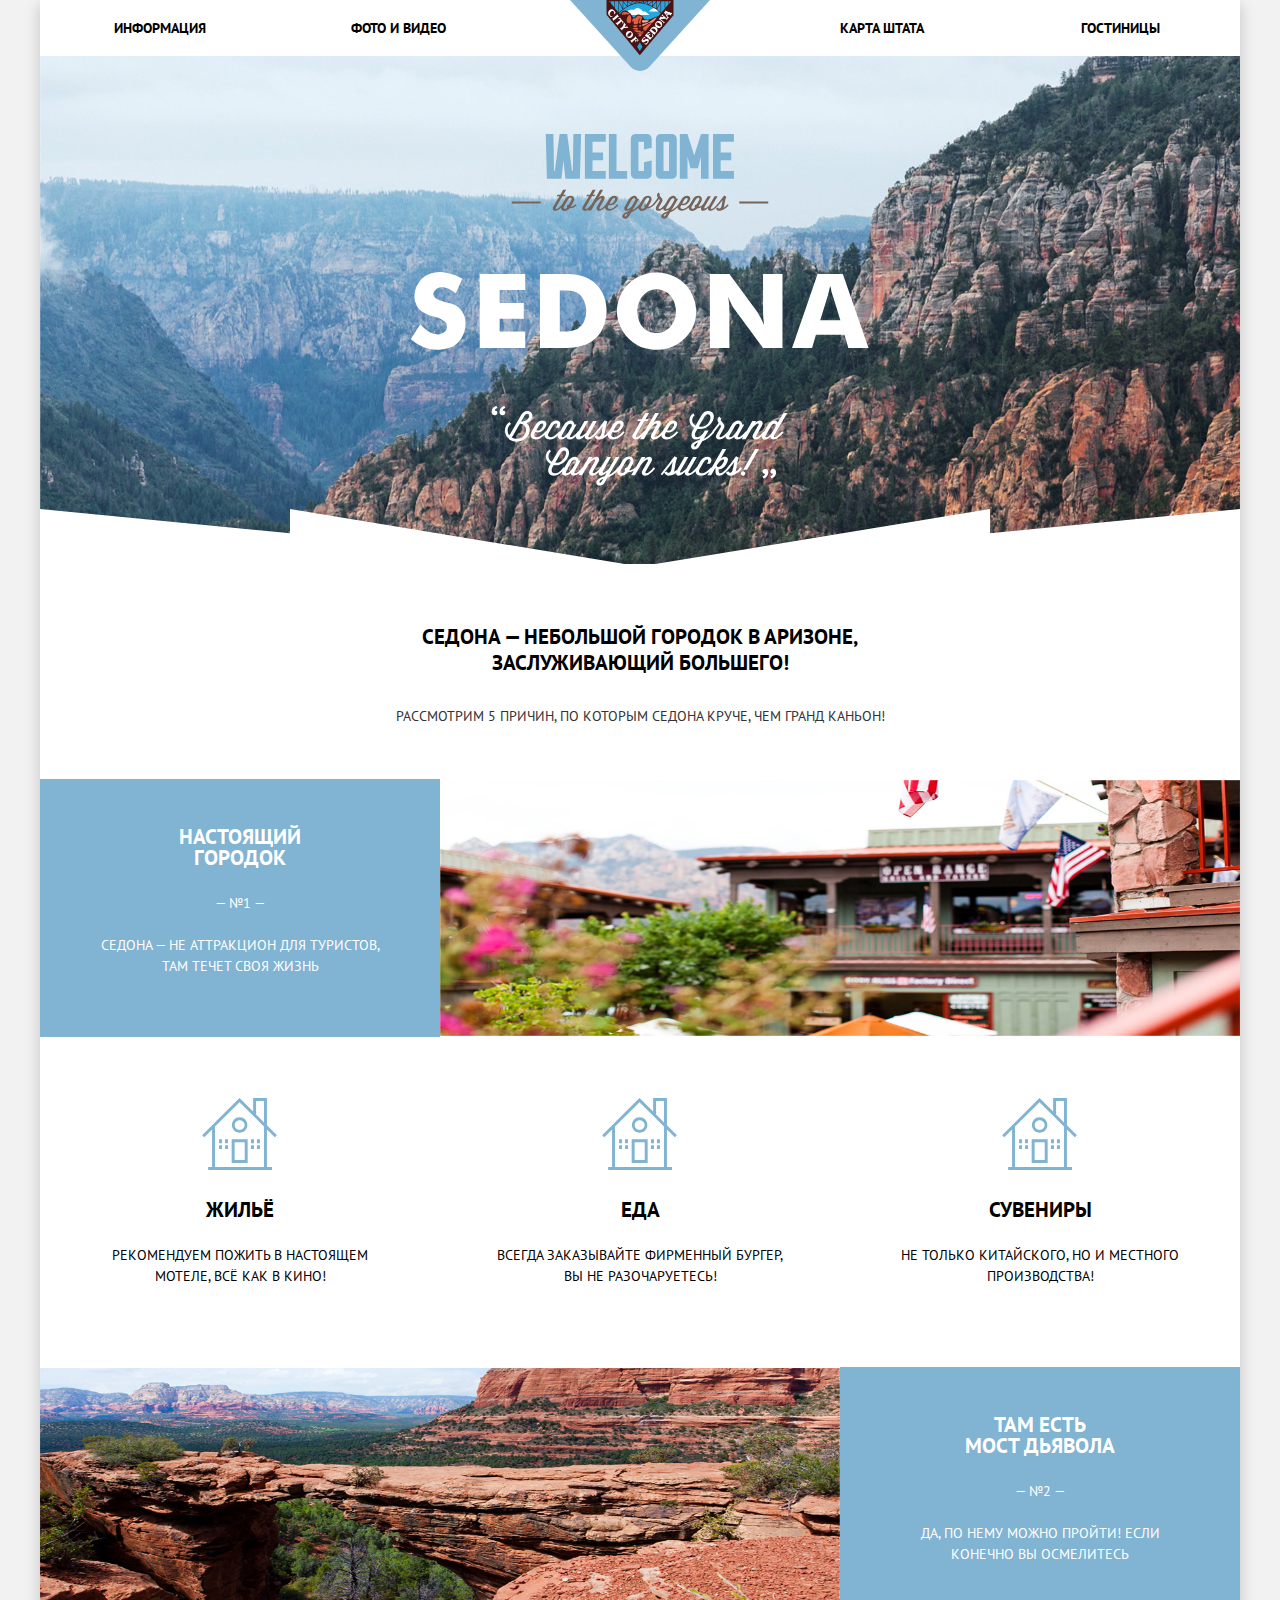
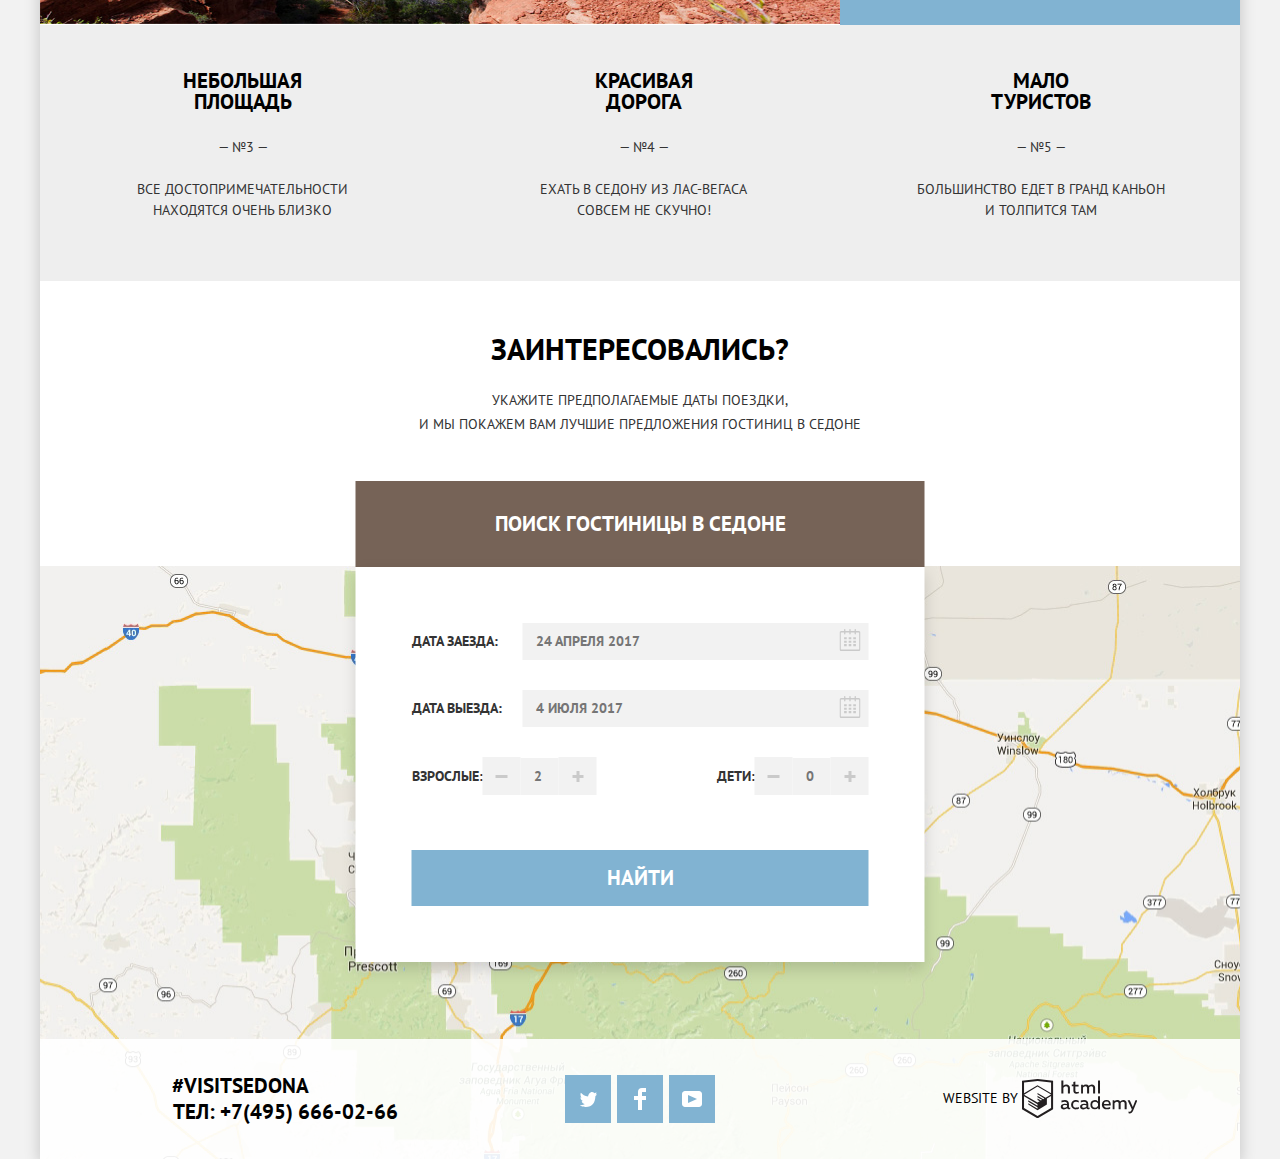
==== commit 0bd02dc7: "7 задание" ====
--- a/index.html
+++ b/index.html
@@ -103,42 +103,49 @@
                 <div class="form-wrapper">
                   <a class="header-button" href="#">Поиск гостиницы в Седоне</a>
                   <form class="search-form" method="POST" action="https://echo.htmlacademy.ru">
-
-                    <p class="search-item search-item-date check-in">
-                      <label for="check-in-date">Дата заезда:</label>
-                      <input id="check-in-date" type="text" name="text" value="" placeholder="24 апреля 2017">
+                    
+                    <label class="search-item search-item-date check-in">
+                      Дата заезда:
+                      <input type="text" name="text" value="" placeholder="24 апреля 2017">
                       <button class="calendar-button check-in-button" type="button">
                       <svg xmlns="http://www.w3.org/2000/svg" width="21" height="22" viewBox="0 0 21 22">
                         <path fill="#cacaca" d="M19.251 2.025h-2.845V.648c0-.381-.294-.689-.656-.689-.363 0-.656.308-.656.689v1.377h-3.938V.648c0-.381-.294-.689-.655-.689-.363 0-.657.308-.657.689v1.377H5.906V.648c0-.381-.294-.689-.656-.689-.363 0-.657.308-.657.689v1.377H1.75C.784 2.025 0 2.847 0 3.862v16.302C0 21.179.784 22 1.75 22h17.501c.966 0 1.749-.821 1.749-1.836V3.862c0-1.015-.783-1.837-1.749-1.837zm.437 18.139a.448.448 0 0 1-.437.459H1.75a.45.45 0 0 1-.438-.459V3.862a.45.45 0 0 1 .438-.459h2.844v1.378c0 .381.294.689.657.689.362 0 .656-.308.656-.689V3.403h3.938v1.378c0 .381.294.689.657.689.361 0 .655-.308.655-.689V3.403h3.938v1.378c0 .381.293.689.656.689.362 0 .656-.308.656-.689V3.403h2.845c.241 0 .437.206.437.459v16.302z"/>
                         <path fill="#cacaca" d="M4.594 8.225h2.625v2.066H4.594zM4.594 11.668h2.625v2.067H4.594zM4.594 15.112h2.625v2.066H4.594zM9.188 15.112h2.625v2.066H9.188zM9.188 11.668h2.625v2.067H9.188zM9.188 8.225h2.625v2.066H9.188zM13.781 15.112h2.625v2.066h-2.625zM13.781 11.668h2.625v2.067h-2.625zM13.781 8.225h2.625v2.066h-2.625z"</path>
-                        </svg>
+                      </svg>
                       </button>
-                    
-                    
-                    </p>
-                    <p class="search-item search-item-date check-out">
-                      <label for="check-out-date">Дата выезда:</label>
-                      <input id="check-out-date" type="text" name="text" value="" placeholder="4 июля 2017">
+                    </label>   
+                  
+                                  
+                                    
+                    <label class="search-item search-item-date check-out">
+                      Дата выезда:
+                      <input type="text" name="text" value="" placeholder="4 июля 2017">
                       <button class="calendar-button check-out-button" type="button">
                       <svg xmlns="http://www.w3.org/2000/svg" width="21" height="22" viewBox="0 0 21 22">
                         <path fill="#cacaca" d="M19.251 2.025h-2.845V.648c0-.381-.294-.689-.656-.689-.363 0-.656.308-.656.689v1.377h-3.938V.648c0-.381-.294-.689-.655-.689-.363 0-.657.308-.657.689v1.377H5.906V.648c0-.381-.294-.689-.656-.689-.363 0-.657.308-.657.689v1.377H1.75C.784 2.025 0 2.847 0 3.862v16.302C0 21.179.784 22 1.75 22h17.501c.966 0 1.749-.821 1.749-1.836V3.862c0-1.015-.783-1.837-1.749-1.837zm.437 18.139a.448.448 0 0 1-.437.459H1.75a.45.45 0 0 1-.438-.459V3.862a.45.45 0 0 1 .438-.459h2.844v1.378c0 .381.294.689.657.689.362 0 .656-.308.656-.689V3.403h3.938v1.378c0 .381.294.689.657.689.361 0 .655-.308.655-.689V3.403h3.938v1.378c0 .381.293.689.656.689.362 0 .656-.308.656-.689V3.403h2.845c.241 0 .437.206.437.459v16.302z"/>
                         <path fill="#cacaca" d="M4.594 8.225h2.625v2.066H4.594zM4.594 11.668h2.625v2.067H4.594zM4.594 15.112h2.625v2.066H4.594zM9.188 15.112h2.625v2.066H9.188zM9.188 11.668h2.625v2.067H9.188zM9.188 8.225h2.625v2.066H9.188zM13.781 15.112h2.625v2.066h-2.625zM13.781 11.668h2.625v2.067h-2.625zM13.781 8.225h2.625v2.066h-2.625z"</path>
                       </svg>
                       </button>
-                    </p>
+                    </label>
+                   
                     <div class="guests-wrapper">
-                    <p class="search-item search-item-guests adults-guests">
-                      <label for="adults">Взрослые:</label>
+                    
+                    <label class="search-item search-item-guests adult-guests">
+                      Взрослые:
                       <button class="guests-button less-button" type="button"></button>
-                      <input id="adults" type="text" name="text" value="" placeholder="2">                      
+                      <input type="text" name="text" value="" placeholder="2">                      
                       <button class="guests-button more-button" type="button"></button>
-                    </p>
-                    <p class="search-item search-item-guests children-guests">
-                      <label for="children">Дети:</label>
+                    </label>
+                   
+
+                   
+                    <label class="search-item search-item-guests children-guests">
+                      Дети:
                       <button class="guests-button less-button" type="button"></button>
-                      <input id="children" type="text" name="text" value="" placeholder="0">                      
+                      <input type="text" name="text" value="" placeholder="0">                      
                       <button class="guests-button more-button" type="button"></button>
-                    </p>
+                    </label>
+                   
                     </div>
                     <button class="search-button" type="submit">Найти</button>
                   </form>
--- a/css/style.css
+++ b/css/style.css
@@ -313,7 +313,7 @@
 .features-list-grey {
     display: flex;
     align-items: center;
-    justify-content: space-evenly;
+    
     margin: 0;
     padding: 0;
 
@@ -335,6 +335,9 @@
     padding-top: 24px;
 }
 
+
+
+
 .map img {
     display: block;
     width: 1200px;
@@ -344,8 +347,6 @@
 .map iframe {
     display: block;
 }
-
-
 
 .map iframe {
     position: relative;
@@ -440,24 +441,17 @@
     background-color: #503e33;
 }
 
-.search-form p {
+.search-item {
     margin: 0;
     margin-bottom: 30px;
-}
-
-.guests-wrapper p {
-    margin-bottom: 54px;
-}
-
-
-
-
+
+    font-weight: bold;
+}
 
 .search-form input[type=text] {
     box-sizing: border-box;
 
     font: inherit;
-    font-weight: bold;
     text-transform: uppercase;
 
     background-color: #f2f2f2;
@@ -471,10 +465,6 @@
 
 .search-item-guests input[type=text] {
     padding: 8px 13px;
-}
-
-.search-item label {
-    font-weight: bold;
 }
 
 .search-item-date input[type=text] {
@@ -562,7 +552,8 @@
 .search-button {
     width: 100%;
     margin-right: 0;
-    padding: 17px;
+    margin-top: 25px;
+    padding: 15px;
 
     text-transform: uppercase;
 
@@ -584,32 +575,35 @@
     display: flex;
     justify-content: space-between;
     align-items: center;
+    width: 100%;
 }
 
 .check-out {
     display: flex;
     justify-content: space-between;
     align-items: center;
+    width: 100%;
 }
 
 .guests-wrapper {
     display: flex;
     justify-content: space-between;
-}
-
-.adults-guests {
-    display: flex;
-    justify-content: space-between;  
-   
-    align-items: center;
+    width: 100%;
+}
+
+.adult-guests {
+    display: flex;
+    justify-content: space-between;   
+    align-items: center;
+    
 }
 
 .children-guests {
     display: flex;
-    justify-content: space-between;
+    justify-content: space-between;    
+    align-items: center;
+    margin-right: 0 auto;
     
-    align-items: center;
-    margin-right: 0 auto;
 }
 
 .check-in {
@@ -618,8 +612,8 @@
 
 .check-in-button {
     position: absolute;
-    top: 6px;
-    right: 4px;
+    top: 13%;
+    right: 0.5%;
 }
 
 .check-out {
@@ -628,8 +622,8 @@
 
 .check-out-button {
     position: absolute;
-    top: 6px;
-    right: 4px;
+    top: 13%;
+    right: 0.5%;
 }
 
 .less-button {
@@ -647,92 +641,225 @@
 
 
 
+
+
+
 /*-----Katalog-----*/
 
 /*-----Filter-----*/
 
 .filter {
     display: flex;
-    flex-direction: row;
-    align-items: center;
     justify-content: flex-start;
-    width: 1200px;
-    min-height: 217px;
+    padding: 27px 71px 6px 71px;    
+
+    color: #ffffff;
 
     background-color: #669ec0;
     background-image: url("../img/filter-background.jpg");
-    background-position: center;
+    background-position: 0 50%;
     background-repeat: no-repeat;
-
-    outline: 2px solid #ffffff;
 }
 
 .filter fieldset {
-    min-height: 217px;
+    padding: 0;
+    margin: 0;
+    margin-right: 35px;
+    width: 220px;
+
     border: none;
 }
 
-.filter-options {
+.filter-check-box {
     padding: 0;
-    margin-left: 72px;
+    margin: 0;
 }
 
 .filter legend {
+    margin-bottom: 25px;
+
+    font-size: 16px;    
+    font-weight: bold;
+}
+
+.filter-option {
+    margin-bottom: 25px;
+
+    color: #ffffff;
+
+    list-style: none;
+}
+
+.filter-option label {
+    cursor: pointer;
+    user-select: none;
+}
+
+.check-box {
+    position: absolute;
+    width: 1.9em;
+    height: 1.7em;
+    background-image: url('data:image/svg+xml,%3Csvg xmlns="http://www.w3.org/2000/svg" width="23" height="23" viewBox="0 0 23 23"%3E%3Cpath fill="%23FFFFFF" d="M20 2c.542 0 1 .458 1 1v17c0 .542-.458 1-1 1H3c-.542 0-1-.458-1-1V3c0-.542.458-1 1-1h17m0-2H3C1.35 0 0 1.35 0 3v17c0 1.65 1.35 3 3 3h17c1.65 0 3-1.35 3-3V3c0-1.65-1.35-3-3-3z"/%3E%3C/svg%3E');
+    background-repeat: no-repeat;    
+}
+
+.filter-option {
+    padding-left: 3em;
+}
+
+.check-box {
+    margin-left: -3em;
+}
+
+.check-input:checked + .check-box {
+    background-image: url('data:image/svg+xml,%3Csvg xmlns="http://www.w3.org/2000/svg" width="27" height="23" viewBox="0 0 27 23"%3E%3Cpath fill="%23FFFFFF" d="M7.285 7.486l-2.829 2.829 7.783 7.783L26.171 4.166l-2.828-2.829-11.104 11.102z"/%3E%3Cpath fill="%23FFFFFF" d="M21 20c0 .542-.458 1-1 1H3c-.542 0-1-.458-1-1V3c0-.542.458-1 1-1h16.908L21.493.415A2.96 2.96 0 0 0 20 0H3C1.35 0 0 1.35 0 3v17c0 1.65 1.35 3 3 3h17c1.65 0 3-1.35 3-3v-9.829l-2 2V20z"/%3E%3C/svg%3E');
+    
+}
+
+.check-input:disabled + .check-box {
+    background-image: url('data:image/svg+xml,%0A%3Csvg xmlns="http://www.w3.org/2000/svg" width="23" height="23" viewBox="0 0 23 23"%3E%3Cpath fill="%236a6a6a " d="M20 2c.542 0 1 .458 1 1v17c0 .542-.458 1-1 1H3c-.542 0-1-.458-1-1V3c0-.542.458-1 1-1h17m0-2H3C1.35 0 0 1.35 0 3v17c0 1.65 1.35 3 3 3h17c1.65 0 3-1.35 3-3V3c0-1.65-1.35-3-3-3z"/%3E%3C/svg%3E');
+}
+
+.check-input:checked:disabled + .check-box {
+    background-image: url('data:image/svg+xml,%3Csvg xmlns="http://www.w3.org/2000/svg" width="27" height="23" viewBox="0 0 27 23"%3E%3Cpath fill="%236a6a6a" d="M7.285 7.486l-2.829 2.829 7.783 7.783L26.171 4.166l-2.828-2.829-11.104 11.102z"/%3E%3Cpath fill="%236a6a6a" d="M21 20c0 .542-.458 1-1 1H3c-.542 0-1-.458-1-1V3c0-.542.458-1 1-1h16.908L21.493.415A2.96 2.96 0 0 0 20 0H3C1.35 0 0 1.35 0 3v17c0 1.65 1.35 3 3 3h17c1.65 0 3-1.35 3-3v-9.829l-2 2V20z"/%3E%3C/svg%3E');
+}
+
+
+
+
+.filter-range {
+    display: none;
+}
+
+.filter-range {
+    width: 330px;
+  
+    color: #ffffff;
+    text-transform: uppercase;
+
+    outline: 2px solid #ebebeb;
+}
+  
+.filter-range legend {
+    margin-bottom: 9px;
+  
+    font-weight: bold;
     font-size: 16px;
+}
+  
+.price-controls {
+    position: relative;
+    
+    height: 36px;
+    margin-bottom: 20px;
+    
+    font-size: 0;
+  
+    border: 2px solid #ffffff;
+    border-radius: 2px;
+}
+  
+.price-controls::after {
+    content: "";
+    position: absolute;
+    top: 50%;
+    left: 50%;
+  
+    width: 2px;
+    height: 22px;
+  
+    background: #ffffff;
+    transform: translate(-50%, -50%);
+}
+  
+.price-controls label {
+    display: inline-block;
+  
+    font-size: 14px;
+    line-height: 38px;
+    vertical-align: top;
+  
+    cursor: pointer;
+}
+  
+.price-controls .min-price,
+.price-controls .max-price {
+    width: 90px;
+    padding-left: 65px;
+}
+  
+.price-controls input {
+    width: 50px;
+    margin: 0;
+  
+    color: inherit;
+    font: inherit;
+  
+    background: none;
+    border: none;
+}
+  
+.range-controls {
+    position: relative;
+  
+    margin-bottom: 32px;
+}
+  
+.range-controls .scale {
+    height: 2px;
+  
+    background: rgba(255, 255, 255, 0.3);
+}
+  
+.range-controls .bar {
+    width: 80%;
+    height: 2px;
+  
+    background: #ffffff;
+}
+
+
+
+
+
+.range-toggle-min {
+    left: 0;
+}
+  
+.range-toggle-max {
+    left: 80%;
+}
+  
+.filter-button {
+    display: block;
+    margin: 0 auto;
+    padding: 6px 35px;  
+    
     line-height: 21px;
-    font-weight: 700;
     color: #ffffff;
-    text-align: left;
-
-    margin-left: 72px;
-
-}
-
-.filter li {
-    color: #ffffff;
-
-    list-style: none;
-}
-
-.filter-wrapper {
-    margin-left: 250px;
-}
-
-.filter-range {
-    color: #ffffff;
-}
-
-.price-controls label{
-    color: #ffffff;
-}
-
-.price-controls input {
-    background: none;
-}
-
-.filter-button {
-    color: #ffffff;
-    border: solid 2px;
     text-transform: uppercase;
-
-    background-color: transparent;
+  
+    background: transparent;
+    border: 2px solid #ffffff;
+    border-radius: 2px;
+    cursor: pointer;
 }
 
 .filter-button:hover {
     color: #000000;
-    border: 2px solid #ffffff;
 
     background-color: #ffffff;
 }
+  
+
 
 /*-----Sort-----*/
 
 .catalog-sort {
     display: flex;
-    flex-direction: row;
-    align-items: center;
+    align-items: flex-end;
     justify-content: flex-start;
-    min-height: 86px;
+    padding: 30px 72px;
 }
 
 .catalog-sort ul {
@@ -742,117 +869,149 @@
 .catalog-sort a {
     font-size: 12px;
     line-height: 18px;
-    text-align: left;
     color: rgba(0, 0, 0, 0.3);
 
     list-style: none;
 
     text-decoration: none;
+}
+
+.sort-list-type a {
     border-bottom: 1px dashed #81b3d2;
 }
 
+.found { 
+    font-size: 21px;
+    line-height: 26px;
+    font-weight: bold;
+    color: #000000;
+}
+
 .sort-title {
-    margin: 0;
-    padding: 0;
-    padding-left: 45px;
+    margin: 0 40px 0 48px;
+    padding: 0;    
 
     font-size: 12px;
     line-height: 18px;
-    text-align: left;
 
     list-style: none;
 }
 
 .sort-list-type {
     display: flex;
-    flex-direction: row;
+    flex-grow: 1;
+    
     margin: 0;
     padding: 0;
 
     list-style: none;
 }
 
-.catalog-sort-item {
-    padding-left: 40px;
+.sort-list-type li {
+    margin-right: 33px;
+}
+
+.catalog-sort a:hover {
+    color: #81b3d2;
+}
+
+.catalog-sort a:focus {
+    color: #000000;
+
+    border-bottom: none;
+}
+
+.sort-link-current:active {
+    color: #81b3d2;
 }
 
 .sort-list-ascending {
     display: flex;
-    flex-direction: row;
-    margin: 0;
+    justify-content: space-between;
+    width: 34px;    
+    margin: 0;
+    padding: 0;    
+
+    list-style: none;
+}
+
+.sort-up:hover path {
+    fill: #000000;
+}
+
+.sort-up:focus path {
+    fill: #81b3d2;
+}
+
+.sort-down:hover path {
+    fill: #000000;
+}
+
+.sort-down:focus path {
+    fill: #81b3d2;
+}
+
+
+
+
+
+
+
+
+/*-----Katalog_Hotels-----*/
+
+.catalog-item-image {
+    display: block;
+    width: 135px;
+    height: 90px;
+}
+
+.catalog-item {
+    display: flex;    
+    justify-content: flex-start;    
+    padding: 30px 72px;   
+
+    border-bottom: 1px solid #f2f2f2;
+}
+
+.catalog-item:first-child {
+    border-top: 1px solid #f2f2f2;
+}
+
+.catalog-list {
     padding: 0;
-    padding-left: 300px;
+    margin: 0;
 
     list-style: none;
 }
 
-.found {
-    margin-left: 72px;
-
+.hotel-desc {    
+    flex-grow: 1;
+    margin-left: 30px;
+}
+
+.hotel-title {
+    margin: 0;
+    margin-bottom: 7px;
+    margin-top: -5px;
+}
+
+.hotel-title a {
     font-size: 21px;
     line-height: 26px;
-    font-weight: 700;
     color: #000000;
 }
 
-.catalog-sort a:hover {
-    color: #81b3d2;
-}
-
-.catalog-sort a:focus {
-    color: #000000;
-
-    border-bottom: none;
-}
-
-.sort-link-current {
-    color: #81b3d2;
-}
-
-/*-----Katalog_Hotels-----*/
-
-.catalog-item {
-    display: flex;
-    flex-direction: row;
-    align-items: center;
-    justify-content: flex-start;
-    margin-left: 72px;
-}
-
-.catalog-list {
-    padding: 0;
-    margin: 0;
-
-    list-style: none;
-}
-
-.catalog-list a {
-    margin-right: 10px;
-
-    color: 21px;
-    line-height: 26px;
-    text-align: left;
-    color: #000000;
-}
-
-.hotel-desc {
-    width: 700px;
-    padding: 31px;
-}
-
 .hotel-price {
     display: flex;
-    flex-direction: row;
+    margin-bottom: 18px;    
 }
 
 .hotel-booking {
     display: flex;
-    flex-direction: row; 
-}
-
-.hotel-title {
-    margin: 0;
-    padding: 0;
+    justify-content: space-between;
+    
+    width: 258px;  
 }
 
 .catalog-item p {
@@ -867,17 +1026,11 @@
     color: rgba(0, 0, 0, 0.3);
 }
 
-.catalog-item-price {
-    padding-left: 6px;
-}
-
-.catalog-item-booking {
-    margin-left: 6px;
-}
-
 .catalog-item-details a {
+    padding: 5px 17px;
+
     color: #ffffff;
-    font-weight: 700;
+    font-weight: bold;
 
     background-color: #81b3d2;
 }
@@ -890,9 +1043,13 @@
     background-color: #5496bd;
 }
 
+
 .catalog-item-booking a {
+    padding: 5px 17px;
+
     color: #ffffff;
-    font-weight: 700;
+    font-weight: bold;
+
     background-color: #766357;
 }
 
@@ -904,7 +1061,45 @@
     background-color: #503e33;
 }
 
+.rating {
+    display: flex;
+    flex-direction: column;
+    align-items: flex-end;
+    justify-content: space-between;
+    width: 120px;
+}
+
+.hotel-stars-two {
+    width: 41px;
+    height: 17px;
+
+    background-image: url('data:image/svg+xml,%3Csvg xmlns="http://www.w3.org/2000/svg" width="18" height="17" viewBox="0 0 18 17"%3E%3Cpath fill="%2381B3D2" d="M9.002 0l2.126 6.494h6.877l-5.564 4.012L14.566 17l-5.564-4.013L3.438 17l2.126-6.494L0 6.494h6.878z"/%3E%3C/svg%3E');
+    background-repeat: space;
+    background-position: 0 0;
+}
+
+.hotel-stars-three {
+    width: 65px;
+    height: 17px;
+
+    background-image: url('data:image/svg+xml,%3Csvg xmlns="http://www.w3.org/2000/svg" width="18" height="17" viewBox="0 0 18 17"%3E%3Cpath fill="%2381B3D2" d="M9.002 0l2.126 6.494h6.877l-5.564 4.012L14.566 17l-5.564-4.013L3.438 17l2.126-6.494L0 6.494h6.878z"/%3E%3C/svg%3E');
+    background-repeat: space;
+    background-position: 0 0;
+}
+
+.hotel-stars-four {
+    width: 87px;
+    height: 17px;
+
+    background-image: url('data:image/svg+xml,%3Csvg xmlns="http://www.w3.org/2000/svg" width="18" height="17" viewBox="0 0 18 17"%3E%3Cpath fill="%2381B3D2" d="M9.002 0l2.126 6.494h6.877l-5.564 4.012L14.566 17l-5.564-4.013L3.438 17l2.126-6.494L0 6.494h6.878z"/%3E%3C/svg%3E');
+    background-repeat: space;
+    background-position: 0 0;
+}
+
 .rating-score {
+    padding: 3px 14px;
+
+    text-align: center;
     color: #666666;
 
     background-color: #f2f2f2;
@@ -937,8 +1132,7 @@
 }
 
 .main-footer p {
-    margin: 0;
-    
+    margin: 0;    
 }
 
 .footer-contacts {
@@ -956,8 +1150,6 @@
     margin-left: 90px;
 }
 
-
-
 .footer-social {
     display: flex;
     flex-wrap: wrap;
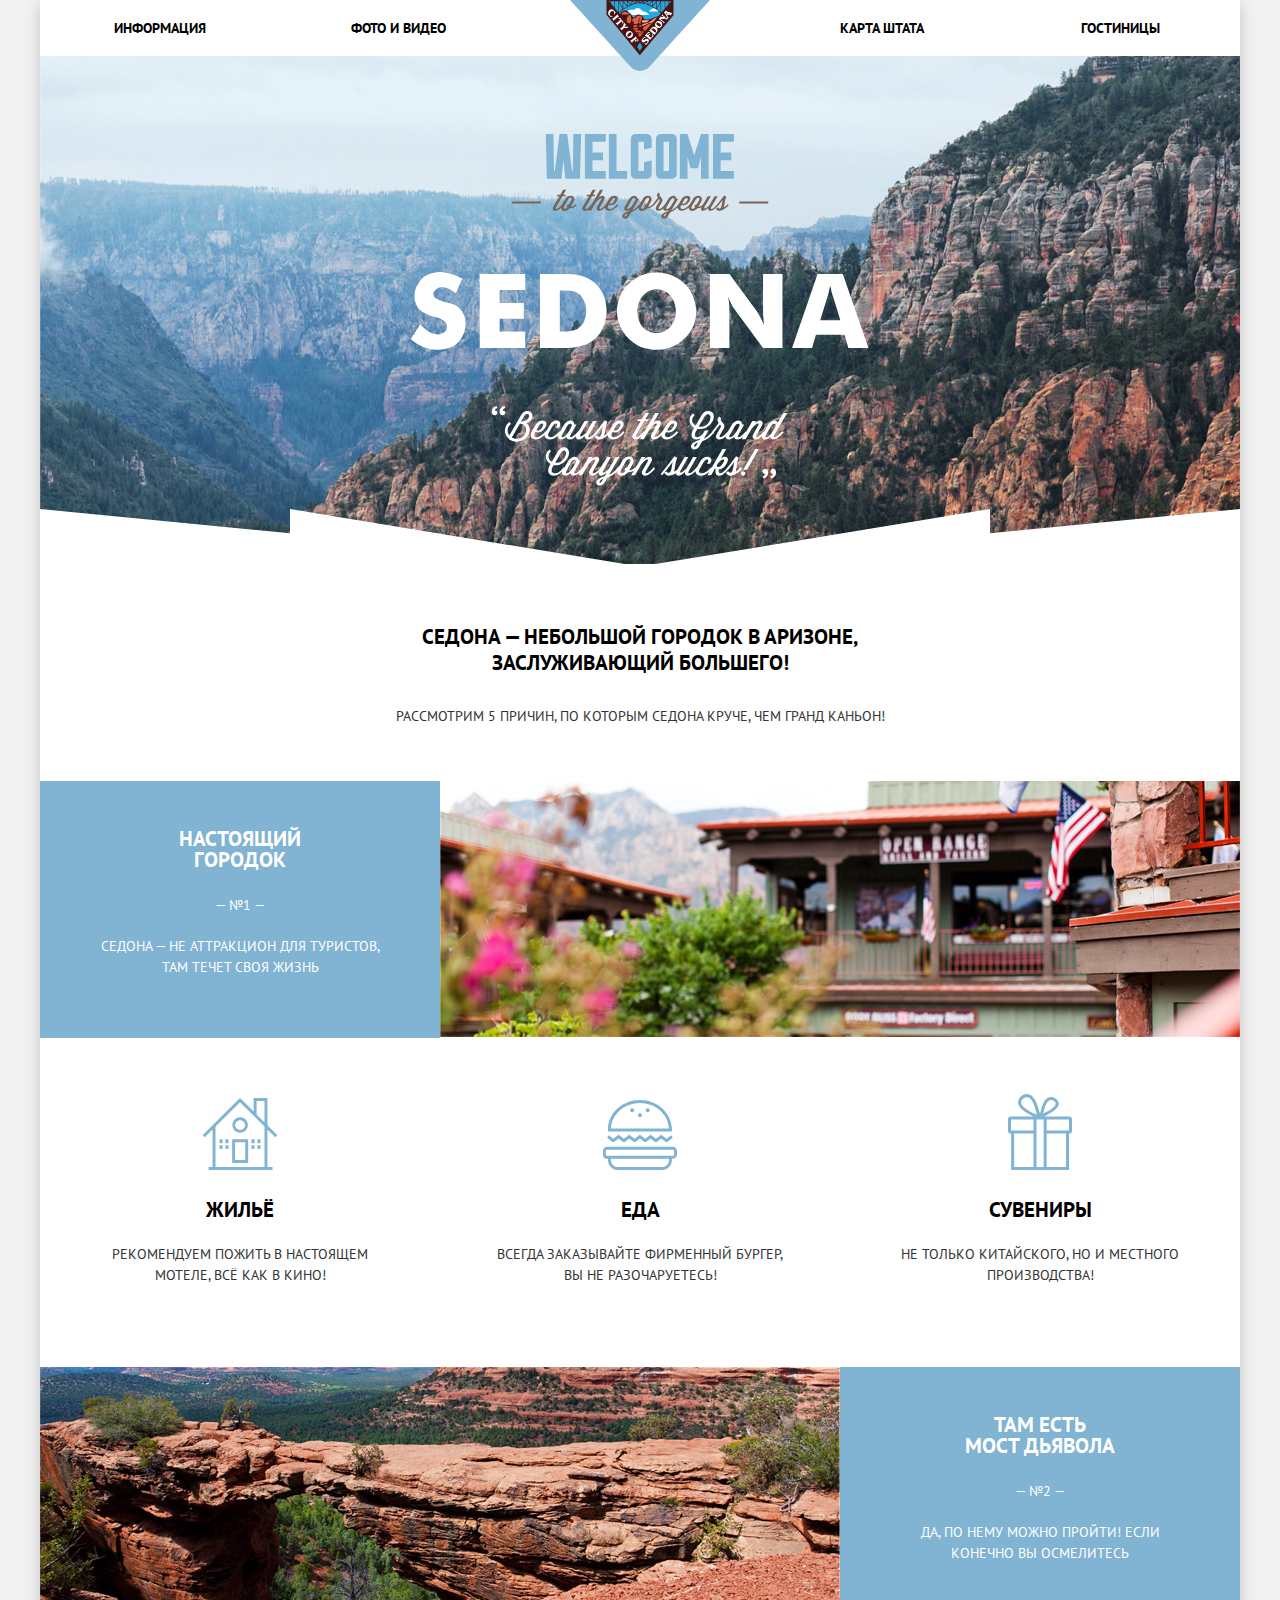
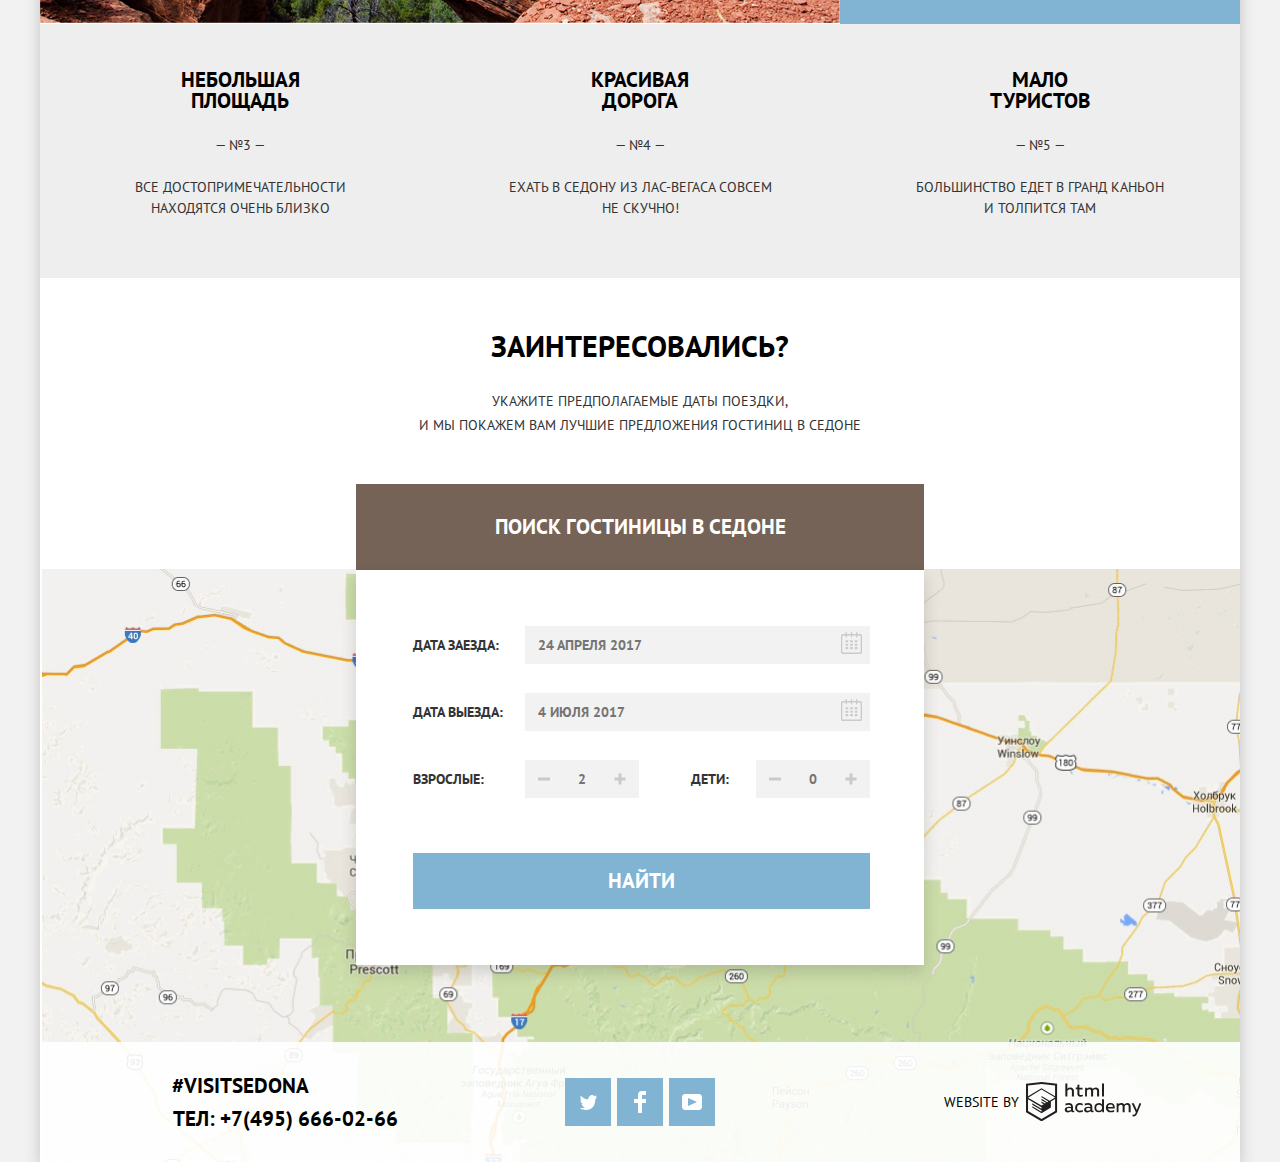
==== commit 73dac3a3: "8 задание" ====
--- a/index.html
+++ b/index.html
@@ -7,14 +7,12 @@
     <link rel="stylesheet" href="css/normalize.css">
     <link rel="stylesheet" href="css/style.css">
   </head>
-  
   <body>
     <div class="container">
       <header class="main-header">
         <a class="main-header-logo">
           <img src="img/logo-sedona.svg" width="140" height="71" alt="Логотип Седоны">
         </a>
-
         <nav class="nav">
           <ul class="nav-list">
             <li class="nav-item"><a class="nav-item-link" href="#">Информация</a></li>
@@ -24,174 +22,155 @@
           </ul>
         </nav>
       </header>
-      
       <main class="page-main">
         <h1 class="visually-hidden">Седона</h1>
         <div class="welcome-picture">
           <img src="img/intro-welcome.svg" width="459" height="353" alt="Добро пожаловать в Седону">
         </div>
-
-          <section class="features">
-            <header class="features-header">
-              <h2 class="features-header-title">Седона — небольшой городок в Аризоне, заслуживающий большего!</h2>
-              <p class="features-header-text">Рассмотрим 5 причин, по которым Седона круче, чем Гранд Каньон!</p>
-            </header>
-
-            <div class="feature-item-blue">
-              <div class="feature-item-desc feature-item-desc-blue">
-                <h3 class="feature-title">Настоящий городок</h3>
-                <span class="feature-number">— №1 —</span>
-                <p class="feature-text">Седона — не аттракцион для туристов, там течет своя жизнь</p>
-              </div>               
-              <div class=feature-picture>
-                <img src="img/feature-picture-1.jpg" width="800" height="256" alt="Настоящий городок">
+        <section class="features">
+          <header class="features-header">
+            <h2 class="features-header-title">Седона — небольшой городок в Аризоне, заслуживающий большего!</h2>
+            <p class="features-header-text">Рассмотрим 5 причин, по которым Седона круче, чем Гранд Каньон!</p>
+          </header>
+          <div class="feature-item-blue">
+            <div class="feature-item-desc feature-item-desc-blue">
+              <h3 class="feature-title">Настоящий городок</h3>
+              <span class="feature-number">— №1 —</span>
+              <p class="feature-text">Седона — не аттракцион для туристов, там течет своя жизнь</p>
+            </div>
+            <div class=feature-picture>
+              <img src="img/feature-picture-1.jpg" width="800" height="256" alt="Настоящий городок">
+            </div>
+          </div>
+          <ul class=features-list-white>
+            <li class="feature-item accommodation">
+              <h3 class="feature-title">Жильё</h3>
+              <p class="feature-text">Рекомендуем пожить в настоящем мотеле, всё как в кино!</p>
+            </li>
+            <li class="feature-item food">
+              <h3 class="feature-title">Еда</h3>
+              <p class="feature-text">Всегда заказывайте фирменный бургер, вы не разочаруетесь!</p>
+            </li>
+            <li class="feature-item souvenirs">
+              <h3 class="feature-title">Сувениры</h3>
+              <p class="feature-text">Не только китайского, но и местного производства!</p>
+            </li>
+          </ul>
+          <div class="feature-item-blue">
+            <div class=feature-picture>
+              <img src="img/feature-picture-2.jpg" width="800" height="256" alt="Мост дьявола">
+            </div>
+            <div class="feature-item-desc feature-item-desc-blue">
+              <h3 class="feature-title">Там есть<br>мост дьявола</h3>
+              <span class="feature-number">— №2 —</span>
+              <p class="feature-text">Да, по нему можно пройти! Если конечно вы осмелитесь</p>
+            </div>
+          </div>
+          <ul class="features-list-grey">
+            <li class="feature-item-desc feature-item-desc-grey">
+              <h3 class="feature-title">Небольшая площадь</h3>
+              <span class="feature-number">— №3 —</span>
+              <p class="feature-text">Все достопримечательности находятся очень близко</p>
+            </li>
+            <li class="feature-item-desc feature-item-desc-grey">
+              <h3 class="feature-title">Красивая дорога</h3>
+              <span class="feature-number">— №4 —</span>
+              <p class="feature-text">Ехать в Седону из Лас-Вегаса совсем не скучно!</p>
+            </li>
+            <li class="feature-item-desc feature-item-desc-grey">
+              <h3 class="feature-title">Мало туристов</h3>
+              <span class="feature-number">— №5 —</span>
+              <p class="feature-text">Большинство едет в Гранд Каньон и&nbsp;толпится там</p>
+            </li>
+          </ul>
+        </section>
+        <section class="search-hotel">
+          <header class="search-hotel-header">
+            <h2 class="search-hotel-title">Заинтересовались?</h2>
+            <p class="search-hotel-text">Укажите предполагаемые даты поездки,<br>и мы покажем вам лучшие предложения гостиниц в Седоне</p>
+          </header>
+          <div class="form-wrapper">
+            <a class="header-button" href="#">Поиск гостиницы в Седоне</a>
+            <form class="search-form" method="POST" action="https://echo.htmlacademy.ru">
+              <div class="search-item search-item-date check-in">
+                <label for="check-in-date">Дата заезда:</label>
+                <input id="check-in-date" type="text" name="text" value="" placeholder="24 апреля 2017">
+                <button class="calendar-button check-in-button" type="button">
+                  <svg xmlns="http://www.w3.org/2000/svg" width="21" height="22" viewBox="0 0 21 22">
+                    <path fill="#cacaca" d="M19.251 2.025h-2.845V.648c0-.381-.294-.689-.656-.689-.363 0-.656.308-.656.689v1.377h-3.938V.648c0-.381-.294-.689-.655-.689-.363 0-.657.308-.657.689v1.377H5.906V.648c0-.381-.294-.689-.656-.689-.363 0-.657.308-.657.689v1.377H1.75C.784 2.025 0 2.847 0 3.862v16.302C0 21.179.784 22 1.75 22h17.501c.966 0 1.749-.821 1.749-1.836V3.862c0-1.015-.783-1.837-1.749-1.837zm.437 18.139a.448.448 0 0 1-.437.459H1.75a.45.45 0 0 1-.438-.459V3.862a.45.45 0 0 1 .438-.459h2.844v1.378c0 .381.294.689.657.689.362 0 .656-.308.656-.689V3.403h3.938v1.378c0 .381.294.689.657.689.361 0 .655-.308.655-.689V3.403h3.938v1.378c0 .381.293.689.656.689.362 0 .656-.308.656-.689V3.403h2.845c.241 0 .437.206.437.459v16.302z"/>
+                    <path fill="#cacaca" d="M4.594 8.225h2.625v2.066H4.594zM4.594 11.668h2.625v2.067H4.594zM4.594 15.112h2.625v2.066H4.594zM9.188 15.112h2.625v2.066H9.188zM9.188 11.668h2.625v2.067H9.188zM9.188 8.225h2.625v2.066H9.188zM13.781 15.112h2.625v2.066h-2.625zM13.781 11.668h2.625v2.067h-2.625zM13.781 8.225h2.625v2.066h-2.625z"/>
+                  </svg>
+                </button>
               </div>
-            </div>
-            
-            <ul class=features-list-white>
-              <li class="feature-item">
-                <h3 class="feature-title">Жильё</h3>
-                <p class="feature-text">Рекомендуем пожить в настоящем мотеле, всё как в кино!</p>
-              </li>
-              <li class="feature-item">
-                <h3 class="feature-title">Еда</h3>
-                <p class="feature-text">Всегда заказывайте фирменный бургер, вы не разочаруетесь!</p>
-              </li>
-              <li class="feature-item">
-                <h3 class="feature-title">Сувениры</h3>
-                <p class="feature-text">Не только китайского, но и местного производства!</p>
-              </li>
-            </ul>
-            
-            <div class="feature-item-blue">
-              <div class=feature-picture>
-                <img src="img/feature-picture-2.jpg" width="800" height="256" alt="Мост дьявола">
+              <div class="search-item search-item-date check-out">
+                <label class="check-out-date">Дата выезда:</label>
+                <input id="check-out-date" type="text" name="text" value="" placeholder="4 июля 2017">
+                <button class="calendar-button check-out-button" type="button">
+                  <svg xmlns="http://www.w3.org/2000/svg" width="21" height="22" viewBox="0 0 21 22">
+                    <path fill="#cacaca" d="M19.251 2.025h-2.845V.648c0-.381-.294-.689-.656-.689-.363 0-.656.308-.656.689v1.377h-3.938V.648c0-.381-.294-.689-.655-.689-.363 0-.657.308-.657.689v1.377H5.906V.648c0-.381-.294-.689-.656-.689-.363 0-.657.308-.657.689v1.377H1.75C.784 2.025 0 2.847 0 3.862v16.302C0 21.179.784 22 1.75 22h17.501c.966 0 1.749-.821 1.749-1.836V3.862c0-1.015-.783-1.837-1.749-1.837zm.437 18.139a.448.448 0 0 1-.437.459H1.75a.45.45 0 0 1-.438-.459V3.862a.45.45 0 0 1 .438-.459h2.844v1.378c0 .381.294.689.657.689.362 0 .656-.308.656-.689V3.403h3.938v1.378c0 .381.294.689.657.689.361 0 .655-.308.655-.689V3.403h3.938v1.378c0 .381.293.689.656.689.362 0 .656-.308.656-.689V3.403h2.845c.241 0 .437.206.437.459v16.302z"/>
+                    <path fill="#cacaca" d="M4.594 8.225h2.625v2.066H4.594zM4.594 11.668h2.625v2.067H4.594zM4.594 15.112h2.625v2.066H4.594zM9.188 15.112h2.625v2.066H9.188zM9.188 11.668h2.625v2.067H9.188zM9.188 8.225h2.625v2.066H9.188zM13.781 15.112h2.625v2.066h-2.625zM13.781 11.668h2.625v2.067h-2.625zM13.781 8.225h2.625v2.066h-2.625z"/>
+                  </svg>
+                </button>
               </div>
-              <div class="feature-item-desc feature-item-desc-blue">
-                <h3 class="feature-title">Там есть<br>мост дьявола</h3>
-                <span class="feature-number">— №2 —</span>
-                <p class="feature-text">Да, по нему можно пройти! Если конечно вы осмелитесь</p>
+              <div class="guests-wrapper">
+                <div class="search-item search-item-guests adult-guests">
+                  <label for="adults">Взрослые:</label>
+                  <div class="adults-wrapper">
+                    <button class="guests-button less-button" type="button"></button>
+                    <input id="adults" type="text" name="text" value="" placeholder="2">
+                    <button class="guests-button more-button" type="button"></button>
+                  </div>
+                </div>
+                <div class="search-item search-item-guests children-guests">
+                  <label for="children">Дети:</label>
+                  <div class="children-wrapper">
+                    <button class="guests-button less-button" type="button"></button>
+                    <input id="children" type="text" name="text" value="" placeholder="0">
+                    <button class="guests-button more-button" type="button"></button>
+                  </div>
+                </div>
               </div>
-            </div>
-              
-              <ul class="features-list-grey">
-                <li class="feature-item-desc feature-item-desc-grey">
-                  <h3 class="feature-title">Небольшая площадь</h3>
-                  <span class="feature-number">— №3 —</span>
-                  <p class="feature-text">Все достопримечательности находятся очень близко</p>
-                </li>
-                
-                <li class="feature-item-desc feature-item-desc-grey">
-                  <h3 class="feature-title">Красивая дорога</h3>
-                  <span class="feature-number">— №4 —</span>
-                  <p class="feature-text">Ехать в Седону из Лас-Вегаса совсем не скучно!</p>
-                </li>
-                
-                <li class="feature-item-desc feature-item-desc-grey">
-                  <h3 class="feature-title">Мало туристов</h3>
-                  <span class="feature-number">— №5 —</span>
-                  <p class="feature-text">Большинство едет в Гранд Каньон и толпится там</p>
-                </li>
-              </ul>
-            </section>
-            <section class="search-hotel">
-              <header class="search-hotel-header">
-                <h2 class="search-hotel-title">Заинтересовались?</h2>
-                <p class="search-hotel-text">Укажите предполагаемые даты поездки,<br>
-                  и мы покажем вам лучшие предложения гостиниц в Седоне</p>
-              </header>
-                <div class="form-wrapper">
-                  <a class="header-button" href="#">Поиск гостиницы в Седоне</a>
-                  <form class="search-form" method="POST" action="https://echo.htmlacademy.ru">
-                    
-                    <label class="search-item search-item-date check-in">
-                      Дата заезда:
-                      <input type="text" name="text" value="" placeholder="24 апреля 2017">
-                      <button class="calendar-button check-in-button" type="button">
-                      <svg xmlns="http://www.w3.org/2000/svg" width="21" height="22" viewBox="0 0 21 22">
-                        <path fill="#cacaca" d="M19.251 2.025h-2.845V.648c0-.381-.294-.689-.656-.689-.363 0-.656.308-.656.689v1.377h-3.938V.648c0-.381-.294-.689-.655-.689-.363 0-.657.308-.657.689v1.377H5.906V.648c0-.381-.294-.689-.656-.689-.363 0-.657.308-.657.689v1.377H1.75C.784 2.025 0 2.847 0 3.862v16.302C0 21.179.784 22 1.75 22h17.501c.966 0 1.749-.821 1.749-1.836V3.862c0-1.015-.783-1.837-1.749-1.837zm.437 18.139a.448.448 0 0 1-.437.459H1.75a.45.45 0 0 1-.438-.459V3.862a.45.45 0 0 1 .438-.459h2.844v1.378c0 .381.294.689.657.689.362 0 .656-.308.656-.689V3.403h3.938v1.378c0 .381.294.689.657.689.361 0 .655-.308.655-.689V3.403h3.938v1.378c0 .381.293.689.656.689.362 0 .656-.308.656-.689V3.403h2.845c.241 0 .437.206.437.459v16.302z"/>
-                        <path fill="#cacaca" d="M4.594 8.225h2.625v2.066H4.594zM4.594 11.668h2.625v2.067H4.594zM4.594 15.112h2.625v2.066H4.594zM9.188 15.112h2.625v2.066H9.188zM9.188 11.668h2.625v2.067H9.188zM9.188 8.225h2.625v2.066H9.188zM13.781 15.112h2.625v2.066h-2.625zM13.781 11.668h2.625v2.067h-2.625zM13.781 8.225h2.625v2.066h-2.625z"</path>
-                      </svg>
-                      </button>
-                    </label>   
-                  
-                                  
-                                    
-                    <label class="search-item search-item-date check-out">
-                      Дата выезда:
-                      <input type="text" name="text" value="" placeholder="4 июля 2017">
-                      <button class="calendar-button check-out-button" type="button">
-                      <svg xmlns="http://www.w3.org/2000/svg" width="21" height="22" viewBox="0 0 21 22">
-                        <path fill="#cacaca" d="M19.251 2.025h-2.845V.648c0-.381-.294-.689-.656-.689-.363 0-.656.308-.656.689v1.377h-3.938V.648c0-.381-.294-.689-.655-.689-.363 0-.657.308-.657.689v1.377H5.906V.648c0-.381-.294-.689-.656-.689-.363 0-.657.308-.657.689v1.377H1.75C.784 2.025 0 2.847 0 3.862v16.302C0 21.179.784 22 1.75 22h17.501c.966 0 1.749-.821 1.749-1.836V3.862c0-1.015-.783-1.837-1.749-1.837zm.437 18.139a.448.448 0 0 1-.437.459H1.75a.45.45 0 0 1-.438-.459V3.862a.45.45 0 0 1 .438-.459h2.844v1.378c0 .381.294.689.657.689.362 0 .656-.308.656-.689V3.403h3.938v1.378c0 .381.294.689.657.689.361 0 .655-.308.655-.689V3.403h3.938v1.378c0 .381.293.689.656.689.362 0 .656-.308.656-.689V3.403h2.845c.241 0 .437.206.437.459v16.302z"/>
-                        <path fill="#cacaca" d="M4.594 8.225h2.625v2.066H4.594zM4.594 11.668h2.625v2.067H4.594zM4.594 15.112h2.625v2.066H4.594zM9.188 15.112h2.625v2.066H9.188zM9.188 11.668h2.625v2.067H9.188zM9.188 8.225h2.625v2.066H9.188zM13.781 15.112h2.625v2.066h-2.625zM13.781 11.668h2.625v2.067h-2.625zM13.781 8.225h2.625v2.066h-2.625z"</path>
-                      </svg>
-                      </button>
-                    </label>
-                   
-                    <div class="guests-wrapper">
-                    
-                    <label class="search-item search-item-guests adult-guests">
-                      Взрослые:
-                      <button class="guests-button less-button" type="button"></button>
-                      <input type="text" name="text" value="" placeholder="2">                      
-                      <button class="guests-button more-button" type="button"></button>
-                    </label>
-                   
-
-                   
-                    <label class="search-item search-item-guests children-guests">
-                      Дети:
-                      <button class="guests-button less-button" type="button"></button>
-                      <input type="text" name="text" value="" placeholder="0">                      
-                      <button class="guests-button more-button" type="button"></button>
-                    </label>
-                   
-                    </div>
-                    <button class="search-button" type="submit">Найти</button>
-                  </form>
-                </div>
-              </section>
-              <section class="map">
-                <h2 class="visually-hidden">Интерактивная карта Седоны</h2>
-                <iframe src="https://www.google.com/maps/embed?pb=!1m18!1m12!1m3!1d104770.27131503394!2d-111.86517698646573!3d34.8544438156372!2m3!1f0!2f0!3f0!3m2!1i1024!2i768!4f13.1!3m3!1m2!1s0x872da132f942b00d%3A0x5548c523fa6c8efd!2z0KHQtdC00L7QvdCwLCDQkNGA0LjQt9C-0L3QsCA4NjMzNiwg0KHQqNCQ!5e0!3m2!1sru!2sru!4v1583622793355!5m2!1sru!2sru" width="1200" height="593" frameborder="0" style="border:0;"></iframe>
-                <p><img src="img/map.jpg" width="1200" height="593" alt="Карта"></p>
-              </section>
-            </main>
-            <footer class="main-footer home-page-footer">
-              <div class="footer-contacts">
-                <p class="hashtag">#visitsedona</p>
-                <a class="phone-link" href="tel:+74956660266">тел: +7(495) 666-02-66</a>
-              </div>
-              <ul class="footer-social">
-                <li><a class="social-button" href="#"><span class="visually-hidden">Твиттер</span>
-                  <svg xmlns="http://www.w3.org/2000/svg" xmlns:xlink="http://www.w3.org/1999/xlink" width="17" height="15" viewBox="0 0 17 15">
-                    <path fill="#ffffff" d="M10.95.144c1.685-.496 2.984.27 3.577 1.179.673-.231 1.331-.481 2.011-.708a2.345 2.345 0 0 1-.857 1.768c.685.17 
-                    1.304-.491 1.304-.491-.169 1-1.006 1.788-1.563 2.024-.231 6.75-3.175 11.217-10.077 11.082h-.446c-.41 0-4.164-.46-4.898-1.887 2.271.196 
-                    3.893-.422 4.693-1.177-.96-.3-2.679-.477-2.979-2.95.349.106.564.228 1.19.119C1.705 8.247.374 7.53.448 5.33c.285.328 1.067.536 1.34.472C1.085 
-                    5.561-.182 2.442.894.85c1.818 1.854 3.735 3.606 7.152 3.773C8.254 2.33 9.183.793 10.95.144z"</path>
-                  </svg>
-                </a></li>
-                <li><a class="social-button" href="#"><span class="visually-hidden">Фейсбук</span>
-                  <svg xmlns="http://www.w3.org/2000/svg" width="12" height="22" viewBox="0 0 12 22">
-                    <path fill="#ffffff" d="M12 4V0H8a4 4 0 0 0-4 4v4H0v4h4v10h4V12h4V8H8V4h4z"</path>
-                    </svg>
-                  </a></li>
-                  <li><a class="social-button" href="#"><span class="visually-hidden">Ютуб</span>
-                    <svg xmlns="http://www.w3.org/2000/svg" xmlns:xlink="http://www.w3.org/1999/xlink" width="20" height="16" viewBox="0 0 20 16">
-                      <path fill="#ffffff" d="M17 0H3C1.35 0 0 1.35 0 3v10c0 1.65 1.35 3 3 3h14c1.65 0 3-1.35 3-3V3c0-1.65-1.35-3-3-3zM6.027 
-                      11.998V4.002L15.014 8l-8.987 3.998z"</path>
-                    </svg>
-                  </a></li>
-                </ul>
-                <p class="footer-copyright">
-                  Website by
-                  <a class="copyright-button" href="https://htmlacademy.ru/intensive/htmlcss"><span class="visually-hidden">HTML Academy</span>
-                    <svg xmlns="http://www.w3.org/2000/svg" data-name="Layer 1" viewBox="0 0 113 39">
-                      <path fill="#231f20" d="M46.84 28.22a2.07 2.07 0 0 0 .58-.11v1.4a3.41 3.41 0 0 1-1.24.22 1.75 1.75 0 0 1-1.75-1 5.08 5.08 0 0 1-3.3 1.13c-1.59 0-3.06-.87-3.06-2.68 0-2.24 2.08-2.93 3.9-2.93a11.63 11.63 0 0 1 2.28.26v-.31c0-1.09-.8-1.86-2.3-1.86a7.79 7.79 0 0 0-3.15.67v-1.79a10.72 10.72 0 0 1 3.35-.58c2.48 0 4 1.18 4 3.83v3.14a.57.57 0 0 0 .69.61zm-6.76-1.19a1.42 1.42 0 0 0 1.64 1.29 3.56 3.56 0 0 0 2.53-1v-1.51a10.21 10.21 0 0 0-1.9-.22c-1.1.01-2.27.35-2.27 1.45zM53.06 20.62a5.29 5.29 0 0 1 2.7.67v1.79a4.28 4.28 0 0 0-2.42-.73 2.89 2.89 0 1 0 0 5.76 5.26 5.26 0 0 0 2.55-.67v1.8a6.58 6.58 0 0 1-2.9.6 4.42 4.42 0 0 1-4.72-4.54 4.54 4.54 0 0 1 4.79-4.68zM65.84 28.22a2.07 2.07 0 0 0 .58-.11v1.4a3.41 3.41 0 0 1-1.24.22 1.75 1.75 0 0 1-1.75-1 5.08 5.08 0 0 1-3.3 1.13c-1.59 0-3.06-.87-3.06-2.68 0-2.24 2.08-2.93 3.9-2.93a11.63 11.63 0 0 1 2.28.26v-.31c0-1.09-.8-1.86-2.3-1.86a7.79 7.79 0 0 0-3.15.67v-1.79a10.72 10.72 0 0 1 3.35-.58c2.48 0 4 1.18 4 3.83v3.14a.57.57 0 0 0 .69.61zm-6.76-1.19a1.42 1.42 0 0 0 1.64 1.29 3.56 3.56 0 0 0 2.53-1v-1.51a10.21 10.21 0 0 0-1.9-.22c-1.11.01-2.27.35-2.27 1.45zM76.67 16.85v12.76h-1.76v-1.39a4.07 4.07 0 0 1-3.35 1.62 4.62 4.62 0 0 1 0-9.22 4 4 0 0 1 3.15 1.37v-5.14h2zm-4.76 5.48a2.9 2.9 0 0 0 0 5.8 3 3 0 0 0 2.79-1.84v-2.13a3.06 3.06 0 0 0-2.79-1.83zM82.99 20.62c3.48 0 4.68 2.81 4.12 5.34h-6.58c.22 1.57 1.75 2.22 3.35 2.22a6.41 6.41 0 0 0 2.77-.62v1.68a7.5 7.5 0 0 1-3.14.6c-2.68 0-5-1.53-5-4.61a4.39 4.39 0 0 1 4.48-4.61zm.09 1.62a2.39 2.39 0 0 0-2.57 2.26h4.85a2.06 2.06 0 0 0-2.28-2.26zM89.1 29.61v-8.75h1.73v1.09a4 4 0 0 1 2.92-1.33 3 3 0 0 1 2.73 1.4 4.33 4.33 0 0 1 3.06-1.4 3.21 3.21 0 0 1 3.32 3.52v5.47h-2V24.2a1.67 1.67 0 0 0-1.73-1.84 2.94 2.94 0 0 0-2.17 1.18V29.61h-2V24.2a1.67 1.67 0 0 0-1.73-1.84 3.11 3.11 0 0 0-2.32 1.35v5.91h-2zM111.47 20.86h2l-4.1 9.93c-.95 2.28-2.19 3-3.52 3a5 5 0 0 1-1.15-.15v-1.66a3 3 0 0 0 .89.13c.95 0 1.66-.67 2.17-2l.18-.44-4.16-8.82h2.13l3 6.6zM40.66 1.53v5a4 4 0 0 1 2.83-1.2A3.41 3.41 0 0 1 47.1 8.9v5.41h-2V9.15a1.9 1.9 0 0 0-2-2.1 3.08 3.08 0 0 0-2.44 1.46v5.8h-2V1.53h2zM52.43 2.42v3.12h3.17v1.71h-3.17v4c0 1.15.53 1.53 1.66 1.53a4.71 4.71 0 0 0 1.77-.35v1.68a7.14 7.14 0 0 1-2.35.38 2.68 2.68 0 0 1-3-2.88V7.23h-1.6V5.52h1.57V2.88zM58.1 14.29V5.54h1.73v1.09a4 4 0 0 1 2.92-1.33 3 3 0 0 1 2.73 1.4 4.33 4.33 0 0 1 3.06-1.4 3.21 3.21 0 0 1 3.32 3.52v5.47h-2V8.88a1.67 1.67 0 0 0-1.73-1.84 2.94 2.94 0 0 0-2.17 1.18V14.29h-2V8.88a1.67 1.67 0 0 0-1.73-1.84 3.11 3.11 0 0 0-2.32 1.35v5.91h-2zM74.72 1.52h1.95v12.76h-1.95zM15.44.02h-.16L0 1.62v28l15.28 9.09 15.28-9.09v-28zm13.12 28.45l-13.28 7.9L2 28.47V16.99l13.22 7.87v1.43l-9.07-5.4v1.38l9.11 5.47v1.46l-9.1-5.42v1.38l9.11 5.47 9.19-5.5V19.22l4.1-2.45v11.67zm0-13.16l-3.65 2.14-1.68 1-8-4.76v1.38l6.84 4.07h-.06l-.15.09-1 .57-5.64-3.36v1.38l4.45 2.65-1.05.7-3.36-2v1.38l2.21 1.3-2.25 1.35-13.16-7.82 13.17-7.92zm0-1.39L15.21 6.05l-13.2 7.86V3.41l13.28-1.39 13.28 1.39v10.51z"</path>
-                      </svg>
-                    </a>
-                  </p>
-                </footer>
-              </div>
-            </body>
-            </html>+              <button class="search-button" type="submit">Найти</button>
+            </form>
+          </div>
+        </section>
+        <section class="map">
+          <h2 class="visually-hidden">Интерактивная карта Седоны</h2>          
+          <p><img src="img/map.jpg" width="1200" height="593" alt="Карта"></p>
+          <iframe src="https://www.google.com/maps/embed?pb=!1m18!1m12!1m3!1d104770.27131503394!2d-111.86517698646573!3d34.8544438156372!2m3!1f0!2f0!3f0!3m2!1i1024!2i768!4f13.1!3m3!1m2!1s0x872da132f942b00d%3A0x5548c523fa6c8efd!2z0KHQtdC00L7QvdCwLCDQkNGA0LjQt9C-0L3QsCA4NjMzNiwg0KHQqNCQ!5e0!3m2!1sru!2sru!4v1583622793355!5m2!1sru!2sru" width="1200" height="593"></iframe>
+        </section>
+      </main>
+      <footer class="main-footer home-page-footer">
+        <div class="footer-contacts">
+          <p class="hashtag">#visitsedona</p>
+          <a class="phone-link" href="tel:+74956660266">тел: +7(495) 666-02-66</a>
+        </div>
+        <ul class="footer-social">
+          <li><a class="social-button" href="#"><span class="visually-hidden">Твиттер</span>
+            <svg xmlns="http://www.w3.org/2000/svg" xmlns:xlink="http://www.w3.org/1999/xlink" width="17" height="15" viewBox="0 0 17 15">
+              <path fill="#FFF" d="M10.95.144c1.685-.496 2.984.27 3.577 1.179.673-.231 1.331-.481 2.011-.708a2.345 2.345 0 0 1-.857 1.768c.685.17 1.304-.491 1.304-.491-.169 1-1.006 1.788-1.563 2.024-.231 6.75-3.175 11.217-10.077 11.082h-.446c-.41 0-4.164-.46-4.898-1.887 2.271.196 3.893-.422 4.693-1.177-.96-.3-2.679-.477-2.979-2.95.349.106.564.228 1.19.119C1.705 8.247.374 7.53.448 5.33c.285.328 1.067.536 1.34.472C1.085 5.561-.182 2.442.894.85c1.818 1.854 3.735 3.606 7.152 3.773C8.254 2.33 9.183.793 10.95.144z"/>
+            </svg>
+          </a></li>
+          <li><a class="social-button" href="#"><span class="visually-hidden">Фейсбук</span>
+            <svg xmlns="http://www.w3.org/2000/svg" width="12" height="22" viewBox="0 0 12 22">
+              <path fill="#FFF" d="M12 4V0H8a4 4 0 0 0-4 4v4H0v4h4v10h4V12h4V8H8V4h4z"/>
+            </svg>
+            </a></li>
+            <li><a class="social-button" href="#"><span class="visually-hidden">Ютуб</span>
+              <svg xmlns="http://www.w3.org/2000/svg" xmlns:xlink="http://www.w3.org/1999/xlink" width="20" height="16" viewBox="0 0 20 16">
+                <path fill="#FFF" d="M17 0H3C1.35 0 0 1.35 0 3v10c0 1.65 1.35 3 3 3h14c1.65 0 3-1.35 3-3V3c0-1.65-1.35-3-3-3zM6.027 11.998V4.002L15.014 8l-8.987 3.998z"/>
+              </svg>
+            </a></li>
+        </ul>
+        <p class="footer-copyright">
+          <span>Website by</span>
+          <a class="copyright-button" href="https://htmlacademy.ru/intensive/htmlcss"><span class="visually-hidden">HTML Academy</span>
+            <svg xmlns="http://www.w3.org/2000/svg" data-name="Layer 1" viewBox="0 0 113 39">
+              <path fill="#231f20" d="M46.84 28.22a2.07 2.07 0 0 0 .58-.11v1.4a3.41 3.41 0 0 1-1.24.22 1.75 1.75 0 0 1-1.75-1 5.08 5.08 0 0 1-3.3 1.13c-1.59 0-3.06-.87-3.06-2.68 0-2.24 2.08-2.93 3.9-2.93a11.63 11.63 0 0 1 2.28.26v-.31c0-1.09-.8-1.86-2.3-1.86a7.79 7.79 0 0 0-3.15.67v-1.79a10.72 10.72 0 0 1 3.35-.58c2.48 0 4 1.18 4 3.83v3.14a.57.57 0 0 0 .69.61zm-6.76-1.19a1.42 1.42 0 0 0 1.64 1.29 3.56 3.56 0 0 0 2.53-1v-1.51a10.21 10.21 0 0 0-1.9-.22c-1.1.01-2.27.35-2.27 1.45zM53.06 20.62a5.29 5.29 0 0 1 2.7.67v1.79a4.28 4.28 0 0 0-2.42-.73 2.89 2.89 0 1 0 0 5.76 5.26 5.26 0 0 0 2.55-.67v1.8a6.58 6.58 0 0 1-2.9.6 4.42 4.42 0 0 1-4.72-4.54 4.54 4.54 0 0 1 4.79-4.68zM65.84 28.22a2.07 2.07 0 0 0 .58-.11v1.4a3.41 3.41 0 0 1-1.24.22 1.75 1.75 0 0 1-1.75-1 5.08 5.08 0 0 1-3.3 1.13c-1.59 0-3.06-.87-3.06-2.68 0-2.24 2.08-2.93 3.9-2.93a11.63 11.63 0 0 1 2.28.26v-.31c0-1.09-.8-1.86-2.3-1.86a7.79 7.79 0 0 0-3.15.67v-1.79a10.72 10.72 0 0 1 3.35-.58c2.48 0 4 1.18 4 3.83v3.14a.57.57 0 0 0 .69.61zm-6.76-1.19a1.42 1.42 0 0 0 1.64 1.29 3.56 3.56 0 0 0 2.53-1v-1.51a10.21 10.21 0 0 0-1.9-.22c-1.11.01-2.27.35-2.27 1.45zM76.67 16.85v12.76h-1.76v-1.39a4.07 4.07 0 0 1-3.35 1.62 4.62 4.62 0 0 1 0-9.22 4 4 0 0 1 3.15 1.37v-5.14h2zm-4.76 5.48a2.9 2.9 0 0 0 0 5.8 3 3 0 0 0 2.79-1.84v-2.13a3.06 3.06 0 0 0-2.79-1.83zM82.99 20.62c3.48 0 4.68 2.81 4.12 5.34h-6.58c.22 1.57 1.75 2.22 3.35 2.22a6.41 6.41 0 0 0 2.77-.62v1.68a7.5 7.5 0 0 1-3.14.6c-2.68 0-5-1.53-5-4.61a4.39 4.39 0 0 1 4.48-4.61zm.09 1.62a2.39 2.39 0 0 0-2.57 2.26h4.85a2.06 2.06 0 0 0-2.28-2.26zM89.1 29.61v-8.75h1.73v1.09a4 4 0 0 1 2.92-1.33 3 3 0 0 1 2.73 1.4 4.33 4.33 0 0 1 3.06-1.4 3.21 3.21 0 0 1 3.32 3.52v5.47h-2V24.2a1.67 1.67 0 0 0-1.73-1.84 2.94 2.94 0 0 0-2.17 1.18V29.61h-2V24.2a1.67 1.67 0 0 0-1.73-1.84 3.11 3.11 0 0 0-2.32 1.35v5.91h-2zM111.47 20.86h2l-4.1 9.93c-.95 2.28-2.19 3-3.52 3a5 5 0 0 1-1.15-.15v-1.66a3 3 0 0 0 .89.13c.95 0 1.66-.67 2.17-2l.18-.44-4.16-8.82h2.13l3 6.6zM40.66 1.53v5a4 4 0 0 1 2.83-1.2A3.41 3.41 0 0 1 47.1 8.9v5.41h-2V9.15a1.9 1.9 0 0 0-2-2.1 3.08 3.08 0 0 0-2.44 1.46v5.8h-2V1.53h2zM52.43 2.42v3.12h3.17v1.71h-3.17v4c0 1.15.53 1.53 1.66 1.53a4.71 4.71 0 0 0 1.77-.35v1.68a7.14 7.14 0 0 1-2.35.38 2.68 2.68 0 0 1-3-2.88V7.23h-1.6V5.52h1.57V2.88zM58.1 14.29V5.54h1.73v1.09a4 4 0 0 1 2.92-1.33 3 3 0 0 1 2.73 1.4 4.33 4.33 0 0 1 3.06-1.4 3.21 3.21 0 0 1 3.32 3.52v5.47h-2V8.88a1.67 1.67 0 0 0-1.73-1.84 2.94 2.94 0 0 0-2.17 1.18V14.29h-2V8.88a1.67 1.67 0 0 0-1.73-1.84 3.11 3.11 0 0 0-2.32 1.35v5.91h-2zM74.72 1.52h1.95v12.76h-1.95zM15.44.02h-.16L0 1.62v28l15.28 9.09 15.28-9.09v-28zm13.12 28.45l-13.28 7.9L2 28.47V16.99l13.22 7.87v1.43l-9.07-5.4v1.38l9.11 5.47v1.46l-9.1-5.42v1.38l9.11 5.47 9.19-5.5V19.22l4.1-2.45v11.67zm0-13.16l-3.65 2.14-1.68 1-8-4.76v1.38l6.84 4.07h-.06l-.15.09-1 .57-5.64-3.36v1.38l4.45 2.65-1.05.7-3.36-2v1.38l2.21 1.3-2.25 1.35-13.16-7.82 13.17-7.92zm0-1.39L15.21 6.05l-13.2 7.86V3.41l13.28-1.39 13.28 1.39v10.51z"/>
+            </svg>
+          </a>
+        </p>
+      </footer>
+    </div>
+  </body>
+</html>--- a/css/style.css
+++ b/css/style.css
@@ -1,31 +1,24 @@
 html,
 body {
-    height: 100%;
+  height: 100%;
 }
 
 body {
-    margin: 0;
-    padding: 0;
-
-    font-family: "PT Sans", Arial, sans-serif;
-    font-size: 14px;
-    line-height: 21px;
-    color: #333333;
-    text-transform: uppercase;
-
-    background-color:  #f2f2f2;
+  margin: 0;
+  padding: 0;
+
+  font-family: "PT Sans", Arial, sans-serif;
+  font-size: 14px;
+  line-height: 21px;
+  color: #333333;
+  text-transform: uppercase;
+
+  background-color: #f2f2f2;
 }
 
 a {
-    text-decoration: none;
-}
-
-/*
-img {
-    max-width: 100%;
-    height: auto;
-}
-*/
+  text-decoration: none;
+}
 
 .visually-hidden:not(:focus):not(:active),
 input[type="checkbox"].visually-hidden,
@@ -46,1166 +39,1199 @@
 }
 
 .container {
-    position: relative;
-    min-height: 100%;
-
-    width: 1200px;
-    margin: 0 auto;
-
-    background-color: #ffffff;
-    box-shadow: 0px 5px 15px rgba(0, 1, 1, 0.2);
-}
-
-/*-----Main_Header-----*/
+  position: relative;
+
+  width: 1200px;
+  min-height: 100%;
+  margin: 0 auto;
+  
+  background-color: #ffffff;
+  box-shadow: 0px 5px 15px rgba(0, 1, 1, 0.2);
+}
+
+/*Main-header*/
 
 .main-header {
-    position: relative;
-
-    line-height: 26px;        
-    color: #000000;
+  position: relative;
+  
+  line-height: 26px;
+  color: #000000;
 }
 
 .nav-list {
-    display: flex;
-    align-items: center;
-    justify-content: space-around; 
-    flex-wrap: wrap;
-    margin: 0;
-    padding: 0;
-
-
-    list-style: none;
+  display: flex;
+  flex-wrap: wrap;
+  margin: 0;
+  padding: 0;
+  
+  list-style: none;
 }
 
 .nav-item {
-    display: flex;
-    align-items: center;
-    justify-content: space-around;
-  
-    width: 239px;
-    height: 1px;
-    min-height: 56px;   
+  display: flex;
+  align-items: center;
+  justify-content: space-around;
+  box-sizing: border-box;
+  width: 239px;
+  
+  height: 1px;     /*для IE11*/
+  min-height: 56px;
 }
 
 .main-header-logo {
-    position: absolute;
-    top: 0;
-    left: 50%;
-    transform: translateX(-50%);
-    z-index: 2;
-
-    width: 140px;
-    height: 71px;
+  position: absolute;
+  top: 0;
+  left: 50%;
+  transform: translateX(-50%);
+  z-index: 2;
+  
+  width: 140px;
+  height: 71px;
 }
 
 .nav-list li:nth-child(3) {
-    margin-left: 244px;
-}
-
-.nav-list li:nth-child(3n) {
-    text-align: right;
-}
-
-.nav-list li:nth-child(4n) {
-    text-align: right;
+  margin-left: 244px;
+}
+
+.nav-list li:nth-child(3) {
+  text-align: right;
+}
+
+.nav-list li:nth-child(4) {
+  text-align: right;
 }
 
 .nav-list a {
-    color: #000000;
-    font-weight: bold;
+  font-weight: bold;
+  color: inherit;  
 }
 
 .nav-list a:hover {
-    color: #81b3d2;
+  color: #81b3d2;
 }
 
 .nav-list a:focus {
-    color: rgba(0, 0, 0, 0.3);
+  color: rgba(0, 0, 0, 0.3);
 }
 
 .current a {
-    color: #766357;
-}
-
-
-
-
-
-/*-----Main-----*/
+  color: #766357;
+}
+
+/*Welcome-picture*/
 
 .welcome-picture {
-    position: relative;
-    height: 508px;
-
-    background-color: #c2dcf5;
-    background-image:
-    url("../img/intro-mask.svg"),
-    url("../img/background-photo.jpg");
-    background-position:
-    0 101%,
-    0 28%;
-    background-repeat:
-    no-repeat;
+  position: relative;
+
+  height: 508px;
+  
+  background-color: #c2dcf5;
+  background-image:
+  url("../img/intro-mask.svg"),
+  url("../img/background-photo.jpg");
+  background-position:
+  0 101%,
+  0 28%;
+  background-repeat:
+  no-repeat;
 }
 
 .welcome-picture img {
-    position: absolute;
-    top: 50%;
-    left: 50%;
-    transform: translate(-50%, -50%);
-}
-
-/*-----FEATURES-----*/
+  position: absolute;
+  top: 50%;
+  left: 50%;
+  transform: translate(-50%, -50%);
+}
+
+/*Features*/
 
 .features-header {
-    padding: 60px 290px 50px 290px;
-
-    line-height: 26px;
-    text-align: center;
-}
-
-.features-header h2 {
-    margin: 0;
-    margin-bottom: 27px;
-
-    font-size: 21px;
-    font-weight: 700;
-    color: #000000;
-}
-
-
-.feature-item-blue h3, p {
-    margin: 0;
+  max-width: 620px;
+  margin: 0 auto;
+  padding: 60px 60px 38px;
+  
+  line-height: 26px;
+  text-align: center;
+}
+
+.features-header-title {
+  margin: 0;
+  margin-bottom: 27px;
+  
+  font-size: 21px;
+  font-weight: bold;
+  color: #000000;
 }
 
 .feature-item-blue {
-    display: flex;
-    align-items: center;
-
-    color: #ffffff;    
-    text-align: center;
+  display: flex;
+  align-items: flex-start;
+  width: 100%;
+  
+  text-align: center;
+  color: #ffffff;
 }
 
 .feature-picture img {
-    display: block;
-}
-
-.feature-title {
-    font-size: 21px;
-}
-
-.feature-item-desc {
-    padding: 47px 48px 60px 48px;
+  display: block;
+  width: 800px;
+  height: 256px;
+}
+
+.feature-title { 
+  font-size: 21px;
+}
+
+.feature-item-blue h3 {
+  margin: 0 45px 25px;
+}
+
+feature-text {
+  margin: 0;
+}
+
+.feature-item-blue .feature-number {
+  display: block;
+  margin-bottom: 20px;
 }
 
 .feature-item-desc-blue {
-    background-color: #81b3d2;
-}
-    
-
-.feature-item-desc h3 {
-    margin-bottom: 25px;
-    margin-left: 35px;
-    margin-right: 35px;
-    padding: 0 40px;
-}
-
-.feature-number {
-    display: block;
-    margin-bottom: 21px;
-}
-
-.feature-picture {
-    width: 800px;
-    height: 256px;
-}
-
-
-
-
-
+  padding: 47px 49px 46px;
+
+  background-color: #81b3d2;
+}
+  
 .features-list-white {
-    display: flex;
-    align-items: center;
-    
-    
-    margin: 0;
-    padding: 162px 0 80px 0;
-}
-
-.features-list-white,
+  display: flex;
+  align-items: flex-start;
+  flex-wrap: wrap;
+  margin: 0;
+  padding: 0;
+
+  text-align: center;
+}
+
+.features-list-white li {
+  box-sizing: border-box;
+  width: 400px;
+  padding: 86px 50px 81px;
+
+  list-style: none;
+}
+
+.features-list-white p {
+  margin: 0;
+}
+
+.feature-item h3 {
+  position: relative;
+  
+  margin: 75px 0 24px;
+
+  color: #000000;
+}
+
+.accommodation h3::before {
+  content: "";
+  
+  position: absolute;
+  bottom: 50px;
+  left: 50%;
+  transform: translateX(-50%);
+  
+  width: 75px;
+  height: 72px;
+  
+  background-image: url("../img/icon-1.svg");
+  background-repeat: no-repeat;
+  background-position: 0 0;
+}
+
+.food h3::before {
+  content: "";
+  
+  position: absolute;
+  bottom: 50px;
+  left: 50%;
+  transform: translateX(-50%);
+  
+  width: 74px;
+  height: 70px;
+  
+  background-image: url("../img/icon-3.svg");
+  background-repeat: no-repeat;
+  background-position: 0 0;
+}
+
+.souvenirs h3::before {
+  content: "";
+  
+  position: absolute;
+  bottom: 50px;
+  left: 50%;
+  transform: translateX(-50%);
+  
+  width: 64px;  
+  height: 76px;
+  
+  background-image: url("../img/icon-2.svg");
+  background-repeat: no-repeat;
+  background-position: 0 0;
+}
+
+.features-list-grey {
+  display: flex;
+  align-items: flex-start;
+  flex-wrap: wrap;
+  
+  margin: 0;
+  padding: 0;
+  
+  background-color: #eeeeee;
+}
+
+.features-list-grey li {
+  box-sizing: border-box;
+  width: 400px;
+  
+  list-style: none;
+}
+
 .features-list-grey h3 {
-    color: #000000;
-}
-
-.features-list-white,
-.features-list-grey {
-    text-align: center;
-}
-
-.features-list-white,
-.features-list-grey li {
-    list-style: none;
-}
-
-.feature-item {
-    width: 400px; 
-}
-
-.features-list-white p {
-    margin: 0 50px;
-}
-
-.feature-item h3 {
-    position: relative;
-
-    margin: 0;  
-    margin-bottom: 25px;    
-}
-
-
-
-.feature-item h3:first-child::before {
-    content: "";
-
-    position: absolute;
-    bottom: 50px;
-    left: 162px;
-
-    width: 75px;
-    height: 72px;
-
-    background-image: url("../img/icon-1.svg");
-    background-repeat: no-repeat;
-    background-position: 0 0;
-}
-
-.feature-item h3:nth-child(2)::before {
-    content: "";
-
-    position: absolute;
-    bottom: 60px;
-    left: 162px;
-
-    width: 74px;
-    height: 70px;
-
-    background-image: url("../img/icon-3.svg");
-    background-repeat: no-repeat;
-    background-position: 0 0;
-}
-
-.feature-item h3:nth-child(3)::before {
-    content: "";
-
-    position: absolute;
-    bottom: 60px;
-    left: 162px;
-
-    width: 64px;
-    height: 76px;
-
-    background-image: url("../img/icon-2.svg");
-    background-repeat: no-repeat;
-    background-position: 0 0;
-}
-
-.features-list-grey {
-    display: flex;
-    align-items: center;
-    
-    margin: 0;
-    padding: 0;
-
-    background-color: #eeeeee;
-}
-
-.features-list-grey li {
-    list-style: none;
-}
-
-.features-list h3 {
-    font-size: 21px;
+  margin: 0 60px 24px;
+  
+  font-size: 21px;
+  color: #000000;
+}
+
+.features-list-grey .feature-number {
+  display: block;
+  margin: 0;
+  margin-bottom: 21px;
 }
 
 .feature-item-desc-grey {
-    width: 400px;
-    padding-left: 68px;
-    padding-right: 68px;
-    padding-top: 24px;
-}
-
-
-
-
-.map img {
-    display: block;
-    width: 1200px;
-    height: 593px;
-}
-
-.map iframe {
-    display: block;
-}
-
-.map iframe {
-    position: relative;
-    z-index: 2;
-
-    border: none;
-}
-
-.map p {
-    position: absolute;
-    bottom: 0;
-    right: 0;
-    z-index: 1;
-}
-
-
-
-
-
-
-/*-----Search_Form-----*/
+  padding: 45px 67px;
+  
+  text-align: center;
+}
+
+/*Search-hotel-header*/
 
 .search-hotel {
-    position: relative;
+  position: relative;
 }
 
 .search-hotel-header {
-    margin-bottom: 80px;
-    padding: 50px;
+  margin-bottom: 85px;
+  padding: 33px;
+  padding-top: 50px;
 }
 
 .search-hotel-header h2 {
-    margin: 0;
-    margin-bottom: 21px;
-
-    font-size: 30px;
-    text-align: center;
-    line-height: 36px;
-    color: #000000;
-    font-weight: bold;
-}
-
-.search-hotel-text { 
-    text-align: center;
-    line-height: 24px;    
-}
+  margin: 0;
+  margin-bottom: 25px;
+  
+  font-size: 30px;
+  font-weight: bold;
+  line-height: 36px;
+  text-align: center;
+  color: #000000;
+}
+
+.search-hotel-text {
+  line-height: 24px;
+  text-align: center; 
+}
+
+/*Search-form*/
 
 .form-wrapper {
-    z-index: 3;
-
-    position: absolute;    
-    top: 200px;
-    left: 50%;
-    transform: translateX(-50%);
-
-    width: 569px;
+  position: absolute;
+  top: 206px;
+  left: 50%;
+  transform: translateX(-50%);
+  z-index: 3;
+  
+  width: 568px;
 }
 
 .search-form {
-    padding: 56px;
-
-    background-color: #ffffff;
-    box-shadow: 0px 7px 15px 0 rgba(0, 1, 1, 0.15);
+  padding: 56px 54px 56px 57px;
+  
+  background-color: #ffffff;
+  box-shadow: 0px 7px 15px 0 rgba(0, 1, 1, 0.15);
 }
 
 .header-button,
 .search-button {
-    display: block;
-
-    font-size: 21px;
-    text-align: center;
-    line-height: 26px;
-    font-weight: bold;
-    color: #ffffff;
-
-    list-style: none;
+  display: block;
+  
+  font-size: 21px;
+  font-weight: bold;
+  line-height: 26px;
+  text-align: center;
+  color: #ffffff;
+  
+  list-style: none;
 }
 
 .header-button {
-    padding: 30px;
-
-    background-color: #766357;
+  padding: 30px;
+  
+  background-color: #766357;
 }
 
 .header-button:hover {
-    background-color: #604e43;
-}
-
-.header-button:focus {    
-    color: rgba(255, 255, 255, 0.3);
-
-    background-color: #503e33;
+  background-color: #604e43;
+}
+
+.header-button:focus {
+  color: rgba(255, 255, 255, 0.3);
+  
+  background-color: #503e33;
 }
 
 .search-item {
-    margin: 0;
-    margin-bottom: 30px;
-
-    font-weight: bold;
+  margin: 0;
+  margin-bottom: 29px;
+  
+  font-weight: bold;
+}
+
+.search-item-date label {
+  width: 112px;
 }
 
 .search-form input[type=text] {
-    box-sizing: border-box;
-
-    font: inherit;
-    text-transform: uppercase;
-
-    background-color: #f2f2f2;
-    border: none;
+  box-sizing: border-box;
+  
+  font: inherit;
+  text-transform: uppercase;
+  
+  background-color: #f2f2f2;
+  border: none;
 }
 
 .search-item-date input[type=text] {
-    padding: 8px 13px;
-    padding-right: 40px;
+  width: 346px;
+  height: 38px;
+  padding: 6px 11px;
+  padding-right: 40px;
+  
+  border: 2px solid transparent;
+}
+
+.search-item-date input:hover {
+  background-color: #ebebeb;
+  
+  border: 2px solid transparent;
+}
+
+.search-item-date input:focus {
+  background-color: #ffffff;
+  
+  border: solid 2px #e5e5e5;;
+}
+
+.check-in {
+  display: flex;
+  justify-content: space-between;
+  align-items: center;
+  width: 100%;
+}
+
+.check-out {
+  display: flex;
+  justify-content: space-between;
+  align-items: center;
+  width: 100%;
+}
+
+.check-in {
+  position: relative;
+}
+
+.check-in-button {
+  position: absolute;
+  top: 13%;
+  right: 0.5%;
+}
+
+.check-out {
+  position: relative;
+}
+
+.check-out-button {
+  position: absolute;
+  top: 13%;
+  right: 0.5%;
+}
+
+.calendar-button {
+  background-color: transparent;
+  border: none;
+  cursor: pointer;
+}
+
+.calendar-button:hover path {
+  fill: #000000;
+}
+
+.calendar-button:focus path {
+  fill: #81b3d2;
 }
 
 .search-item-guests input[type=text] {
-    padding: 8px 13px;
-}
-
-.search-item-date input[type=text] {
-    width: 346px;
-}
-
-.search-item-guests input[type=text] {
-    width: 38px;
-}
-
-.search-item-guests input [type=text] {
-    text-align: center;
-}
-
-.search-item-date input:hover {
-    background-color: #ebebeb;
-}
-
-.search-item-date input:focus {
-    background-color: #ffffff;
-
-    border: solid 2px #e5e5e5;;
-}
-
-.calendar-button {
-    background-color: transparent;
-    border: none;
-    cursor: pointer;
-}
-
-.calendar-button:hover path {
-    fill: #000000;
-}
-
-.calendar-button:focus path {
-    fill: #81b3d2;
+  width: 38px;
+  height: 38px;
+  padding: 8px 13px;
+  
+  text-align: center;
 }
 
 .guests-button {
-    width: 38px;
-    height: 38px;
-
-    background-color: #f2f2f2;
-    border: none;
-    cursor: pointer;
+  width: 38px;
+  height: 38px;
+
+  background-color: #f2f2f2;
+  border: none;
+  cursor: pointer;
+}
+
+.more-button {
+  position: relative;
 }
 
 .more-button::before,
 .more-button::after {
-    content: "";
-
-    position: absolute;
-
-    width: 11px;
-    height: 3px;
-
-    background-color: #cacaca;
+  content: "";
+
+  position: absolute;
+  top: 50%;
+  left: 50%;
+  transform: translate(-50%, -50%);
+
+  width: 11px;
+  height: 3px;
+
+  background-color: #cacaca;
 }
 
 .more-button::before {
-    transform: rotate(90deg);
+  transform: translateX(-50%) translateY(-50%) rotate(90deg)
+}
+
+.less-button {
+  position: relative;
 }
 
 .less-button::before {
-    content: "";    
+  content: "";    
    
-    position: absolute;
-
-    width: 12px;
-    height: 3px;
-
-    background-color: #cacaca;
+  position: absolute;
+  top: 50%;
+  left: 50%;
+  transform: translate(-50%, -50%);
+
+  width: 12px;
+  height: 3px;
+
+  background-color: #cacaca;
 }
 
 .guests-button:hover::before,
 .guests-button:hover::after {
-    background-color: #231f20;
+  background-color: #231f20;
 }
 
 .guests-button:focus::before,
 .guests-button:focus::after {
-    background-color: #81b3d2;
+  background-color: #81b3d2;
+}
+
+.guests-wrapper {
+  display: flex;
+  justify-content: space-between;
+  width: 100%;
+}
+
+.adults-wrapper {
+  display: flex;
+  width: 114px;
+
+  background-color: #f2f2f2;
+}
+
+.children-wrapper {
+  display: flex;
+  width: 114px;
+
+  background-color: #f2f2f2;
+}
+
+.adult-guests {
+  display: flex;
+  justify-content: space-between;
+  align-items: center;
+  width: 226px;
+}
+
+.children-guests {
+  display: flex;
+  justify-content: space-between;
+  align-items: center;
+  width: 179px;
 }
 
 .search-button {
-    width: 100%;
-    margin-right: 0;
-    margin-top: 25px;
-    padding: 15px;
-
-    text-transform: uppercase;
-
-    background-color: #81b3d2;
-    border: none;
+  width: 100%;
+  margin-right: 0;
+  margin-top: 26px;
+  padding: 15px;
+
+  text-transform: uppercase;
+
+  background-color: #81b3d2;
+  border: none;
 }
 
 .search-button:hover {
-    background-color: #669ec0;    
+  background-color: #669ec0;    
 }
 
 .search-button:focus {
-    color: rgba(255, 255, 255, 0.3);
-
-    background-color: #5496bd;
-}
-
-.check-in {
-    display: flex;
-    justify-content: space-between;
-    align-items: center;
-    width: 100%;
-}
-
-.check-out {
-    display: flex;
-    justify-content: space-between;
-    align-items: center;
-    width: 100%;
-}
-
-.guests-wrapper {
-    display: flex;
-    justify-content: space-between;
-    width: 100%;
-}
-
-.adult-guests {
-    display: flex;
-    justify-content: space-between;   
-    align-items: center;
-    
-}
-
-.children-guests {
-    display: flex;
-    justify-content: space-between;    
-    align-items: center;
-    margin-right: 0 auto;
-    
-}
-
-.check-in {
-    position: relative;
-}
-
-.check-in-button {
-    position: absolute;
-    top: 13%;
-    right: 0.5%;
-}
-
-.check-out {
-    position: relative;
-}
-
-.check-out-button {
-    position: absolute;
-    top: 13%;
-    right: 0.5%;
-}
-
-.less-button {
-    display: flex;
-    align-items: center;
-    justify-content: center;
-}
-
-.more-button {
-    display: flex;
-    align-items: center;
-    justify-content: center;
-}
-
-
-
-
-
-
-
-/*-----Katalog-----*/
-
-/*-----Filter-----*/
+  color: rgba(255, 255, 255, 0.3);
+
+  background-color: #5496bd;
+}
+
+/*Map*/
+
+.map img {
+  display: block;
+  width: 100%;
+  height: 593px;
+}
+
+.map p {
+  position: absolute;
+  bottom: 0;
+  right: 0;
+  z-index: 1;
+
+  margin: 0;
+}
+
+.map iframe {
+  display: block;
+  position: relative;
+  z-index: 2;
+  
+  border: none;
+}
+
+/*Katalog*/
+
+/*Filter*/
 
 .filter {
-    display: flex;
-    justify-content: flex-start;
-    padding: 27px 71px 6px 71px;    
-
-    color: #ffffff;
-
-    background-color: #669ec0;
-    background-image: url("../img/filter-background.jpg");
-    background-position: 0 50%;
-    background-repeat: no-repeat;
-}
-
-.filter fieldset {
-    padding: 0;
-    margin: 0;
-    margin-right: 35px;
-    width: 220px;
-
-    border: none;
+  display: flex;
+  justify-content: flex-start;
+  padding: 26px 73px 7px;    
+
+  color: #ffffff;
+
+  background-color: #669ec0;
+  background-image: url("../img/filter-background.jpg");
+  background-position: 0 50%;
+  background-repeat: no-repeat;
+}
+
+.filter fieldset {    
+  margin: 0;
+  padding: 0;
+
+  border: none;
 }
 
 .filter-check-box {
-    padding: 0;
-    margin: 0;
-}
-
-.filter legend {
-    margin-bottom: 25px;
-
-    font-size: 16px;    
-    font-weight: bold;
+  width: 256px;
+}
+
+.filter-check-box:nth-child(2) {
+  flex-grow: 1;
+}
+
+.filter ul {
+  margin: 0;
+  padding: 0;
+}
+
+.filter-check-box legend {
+  margin-bottom: 25px;
+
+  font-size: 16px;    
+  font-weight: bold;
 }
 
 .filter-option {
-    margin-bottom: 25px;
-
-    color: #ffffff;
-
-    list-style: none;
+  margin-bottom: 25px;
+
+  color: #ffffff;
+
+  list-style: none;
 }
 
 .filter-option label {
-    cursor: pointer;
-    user-select: none;
+  cursor: pointer;
+  user-select: none;
 }
 
 .check-box {
-    position: absolute;
-    width: 1.9em;
-    height: 1.7em;
-    background-image: url('data:image/svg+xml,%3Csvg xmlns="http://www.w3.org/2000/svg" width="23" height="23" viewBox="0 0 23 23"%3E%3Cpath fill="%23FFFFFF" d="M20 2c.542 0 1 .458 1 1v17c0 .542-.458 1-1 1H3c-.542 0-1-.458-1-1V3c0-.542.458-1 1-1h17m0-2H3C1.35 0 0 1.35 0 3v17c0 1.65 1.35 3 3 3h17c1.65 0 3-1.35 3-3V3c0-1.65-1.35-3-3-3z"/%3E%3C/svg%3E');
-    background-repeat: no-repeat;    
+  position: absolute;
+
+  width: 27px;
+  height: 23px;
+  margin-left: -2.8em;  
+
+  background-image: url("../img/checkbox-off.svg");
+  background-repeat: no-repeat;
 }
 
 .filter-option {
-    padding-left: 3em;
-}
-
-.check-box {
-    margin-left: -3em;
+  padding-left: 2.8em;
 }
 
 .check-input:checked + .check-box {
-    background-image: url('data:image/svg+xml,%3Csvg xmlns="http://www.w3.org/2000/svg" width="27" height="23" viewBox="0 0 27 23"%3E%3Cpath fill="%23FFFFFF" d="M7.285 7.486l-2.829 2.829 7.783 7.783L26.171 4.166l-2.828-2.829-11.104 11.102z"/%3E%3Cpath fill="%23FFFFFF" d="M21 20c0 .542-.458 1-1 1H3c-.542 0-1-.458-1-1V3c0-.542.458-1 1-1h16.908L21.493.415A2.96 2.96 0 0 0 20 0H3C1.35 0 0 1.35 0 3v17c0 1.65 1.35 3 3 3h17c1.65 0 3-1.35 3-3v-9.829l-2 2V20z"/%3E%3C/svg%3E');
-    
+  background-image: url("../img/checkbox-on.svg");
+}
+
+/*Focused*/
+
+.check-input:focus + .check-box {
+  outline: 2px solid #81b3d2;
+}
+
+.check-input:checked:focus + .check-box {
+  outline: 2px solid #81b3d2;
 }
 
 .check-input:disabled + .check-box {
-    background-image: url('data:image/svg+xml,%0A%3Csvg xmlns="http://www.w3.org/2000/svg" width="23" height="23" viewBox="0 0 23 23"%3E%3Cpath fill="%236a6a6a " d="M20 2c.542 0 1 .458 1 1v17c0 .542-.458 1-1 1H3c-.542 0-1-.458-1-1V3c0-.542.458-1 1-1h17m0-2H3C1.35 0 0 1.35 0 3v17c0 1.65 1.35 3 3 3h17c1.65 0 3-1.35 3-3V3c0-1.65-1.35-3-3-3z"/%3E%3C/svg%3E');
+  background-image: url("../img/checkbox-off-disabled.svg");
 }
 
 .check-input:checked:disabled + .check-box {
-    background-image: url('data:image/svg+xml,%3Csvg xmlns="http://www.w3.org/2000/svg" width="27" height="23" viewBox="0 0 27 23"%3E%3Cpath fill="%236a6a6a" d="M7.285 7.486l-2.829 2.829 7.783 7.783L26.171 4.166l-2.828-2.829-11.104 11.102z"/%3E%3Cpath fill="%236a6a6a" d="M21 20c0 .542-.458 1-1 1H3c-.542 0-1-.458-1-1V3c0-.542.458-1 1-1h16.908L21.493.415A2.96 2.96 0 0 0 20 0H3C1.35 0 0 1.35 0 3v17c0 1.65 1.35 3 3 3h17c1.65 0 3-1.35 3-3v-9.829l-2 2V20z"/%3E%3C/svg%3E');
-}
-
-
-
+  background-image: url("../img/checkbox-on-disabled.svg");
+}
+
+/*Filter-range*/
 
 .filter-range {
-    display: none;
-}
-
-.filter-range {
-    width: 330px;
-  
-    color: #ffffff;
-    text-transform: uppercase;
-
-    outline: 2px solid #ebebeb;
-}
-  
+  position: relative;
+
+  width: 316px;
+}
+
 .filter-range legend {
-    margin-bottom: 9px;
-  
-    font-weight: bold;
-    font-size: 16px;
-}
-  
+  margin-bottom: 10px;
+
+  font-weight: bold;
+  font-size: 16px;
+  line-height: 21px;
+}
+
 .price-controls {
-    position: relative;
-    
-    height: 36px;
-    margin-bottom: 20px;
-    
-    font-size: 0;
-  
-    border: 2px solid #ffffff;
-    border-radius: 2px;
-}
-  
+  position: relative;
+
+  height: 34px;
+  margin-bottom: 20px;
+
+  font-size: 0;
+
+  border: 2px solid #ffffff;
+  border-radius: 2px;
+}
+
 .price-controls::after {
-    content: "";
-    position: absolute;
-    top: 50%;
-    left: 50%;
-  
-    width: 2px;
-    height: 22px;
-  
-    background: #ffffff;
-    transform: translate(-50%, -50%);
-}
-  
+  content: "";
+
+  position: absolute;
+  top: 50%;
+  left: 50%;
+  transform: translate(-50%, -50%);
+  
+  width: 2px;
+  height: 22px;
+  
+  background: #ffffff;
+}
+
 .price-controls label {
-    display: inline-block;
-  
-    font-size: 14px;
-    line-height: 38px;
-    vertical-align: top;
-  
-    cursor: pointer;
-}
-  
+  display: inline-block;
+
+  font-size: 14px;
+  line-height: 21px;
+  text-align: center;
+  vertical-align: top;
+
+  cursor: pointer;
+}
+
 .price-controls .min-price,
 .price-controls .max-price {
-    width: 90px;
-    padding-left: 65px;
-}
-  
+  width: 90px;
+  padding-left: 56px;
+}
+
 .price-controls input {
-    width: 50px;
-    margin: 0;
-  
-    color: inherit;
-    font: inherit;
-  
-    background: none;
-    border: none;
-}
-  
+  width: 50px;
+  height: 30px;
+  margin: 0;
+  
+  font: inherit;
+  color: inherit;
+  
+  background: none;
+  border: none;
+}
+
 .range-controls {
-    position: relative;
-  
-    margin-bottom: 32px;
-}
-  
+  position: relative;
+  
+  margin-bottom: 30px;
+}
+
 .range-controls .scale {
-    height: 2px;
-  
-    background: rgba(255, 255, 255, 0.3);
-}
-  
+  height: 2px;
+  
+  background: rgba(255, 255, 255, 0.3);
+}
+
 .range-controls .bar {
-    width: 80%;
-    height: 2px;
-  
-    background: #ffffff;
-}
-
-
-
-
+  width: 80%;
+  height: 2px;
+  
+  background: #ffffff;
+}
+
+.range-toggle {
+  position: absolute;
+  top: -9px;
+    
+  display: inline-block;
+  text-align: center;
+  padding: 0;
+    
+  background-color: transparent;
+  border: none;
+}
 
 .range-toggle-min {
-    left: 0;
+  left: 0;
 }
   
 .range-toggle-max {
-    left: 80%;
-}
-  
+  left: 80%;
+}
+
+.range-toggle:hover {
+  transform: scale(1.1)
+}
+
 .filter-button {
-    display: block;
-    margin: 0 auto;
-    padding: 6px 35px;  
+  position: absolute;    
+  left: 27%;
+
+  display: block;
+  padding: 6px 33px;
     
-    line-height: 21px;
-    color: #ffffff;
-    text-transform: uppercase;
-  
-    background: transparent;
-    border: 2px solid #ffffff;
-    border-radius: 2px;
-    cursor: pointer;
+  font-size: 14px;
+  line-height: 21px;
+  color: #ffffff;
+  text-transform: uppercase;
+    
+  background: transparent;
+  border: 2px solid #ffffff;
+  border-radius: 2px;
+  cursor: pointer;
 }
 
 .filter-button:hover {
-    color: #000000;
-
-    background-color: #ffffff;
-}
-  
-
-
-/*-----Sort-----*/
+  color: #000000;
+
+  background-color: #ffffff;
+}
+
+/*Sort*/
 
 .catalog-sort {
-    display: flex;
-    align-items: flex-end;
-    justify-content: flex-start;
-    padding: 30px 72px;
+  display: flex;
+  align-items: flex-end;
+  justify-content: flex-start;
+  padding: 29px 72px 30px;
 }
 
 .catalog-sort ul {
-    list-style: none;
+  list-style: none;
 }
 
 .catalog-sort a {
-    font-size: 12px;
-    line-height: 18px;
-    color: rgba(0, 0, 0, 0.3);
-
-    list-style: none;
-
-    text-decoration: none;
+  font-size: 12px;
+  line-height: 18px;
+  color: rgba(0, 0, 0, 0.3);
+
+  list-style: none;
+
+  text-decoration: none;
 }
 
 .sort-list-type a {
-    border-bottom: 1px dashed #81b3d2;
+  border-bottom: 1px dashed #81b3d2;
 }
 
 .found { 
-    font-size: 21px;
-    line-height: 26px;
-    font-weight: bold;
-    color: #000000;
+  font-size: 21px;
+  line-height: 26px;
+  font-weight: bold;
+  color: #000000;
 }
 
 .sort-title {
-    margin: 0 40px 0 48px;
-    padding: 0;    
-
-    font-size: 12px;
-    line-height: 18px;
-
-    list-style: none;
+  margin: 0 40px 0 48px;
+  padding: 0;    
+
+  font-size: 12px;
+  line-height: 18px;
+
+  list-style: none;
 }
 
 .sort-list-type {
-    display: flex;
-    flex-grow: 1;
+  display: flex;
+  flex-grow: 1;
     
-    margin: 0;
-    padding: 0;
-
-    list-style: none;
+  margin: 0;
+  padding: 0;
+
+  list-style: none;
 }
 
 .sort-list-type li {
-    margin-right: 33px;
-}
-
-.catalog-sort a:hover {
-    color: #81b3d2;
-}
-
-.catalog-sort a:focus {
-    color: #000000;
-
-    border-bottom: none;
-}
-
-.sort-link-current:active {
-    color: #81b3d2;
+  margin-right: 33px;
+}
+
+.catalog-sort-item .sort-price-current {
+  color: #81b3d2;
+
+  border: none;
+}
+
+.sort-list-type a:hover {
+  color: #81b3d2;
+
+  border-bottom: 1px dashed #81b3d2;
+}
+
+.sort-list-type a:focus {
+  color: #000000;
+
+  border-bottom: none;
 }
 
 .sort-list-ascending {
-    display: flex;
-    justify-content: space-between;
-    width: 34px;    
-    margin: 0;
-    padding: 0;    
-
-    list-style: none;
-}
-
-.sort-up:hover path {
-    fill: #000000;
-}
-
-.sort-up:focus path {
-    fill: #81b3d2;
-}
-
+  display: flex;
+  justify-content: space-between;
+  width: 34px;    
+  margin: 0;
+  padding: 0;    
+
+  list-style: none;
+}
+
+.sort-up:hover path,
 .sort-down:hover path {
-    fill: #000000;
-}
-
+  fill: #000000;
+}
+
+.sort-up:focus path,
 .sort-down:focus path {
-    fill: #81b3d2;
-}
-
-
-
-
-
-
-
-
-/*-----Katalog_Hotels-----*/
+  fill: #81b3d2;
+}
+
+/*Hotels*/
 
 .catalog-item-image {
-    display: block;
-    width: 135px;
-    height: 90px;
+  display: block;
+  width: 135px;
+  height: 90px;
 }
 
 .catalog-item {
-    display: flex;    
-    justify-content: flex-start;    
-    padding: 30px 72px;   
-
-    border-bottom: 1px solid #f2f2f2;
+  display: flex;    
+  justify-content: flex-start;    
+  padding: 30px 72px;   
+
+  border-bottom: 1px solid #f2f2f2;
 }
 
 .catalog-item:first-child {
-    border-top: 1px solid #f2f2f2;
+  border-top: 1px solid #f2f2f2;
 }
 
 .catalog-list {
-    padding: 0;
-    margin: 0;
-
-    list-style: none;
+  padding: 0;
+  margin: 0;
+
+  list-style: none;
 }
 
 .hotel-desc {    
-    flex-grow: 1;
-    margin-left: 30px;
+  flex-grow: 1;
+  margin-left: 30px;
+  padding-right: 50px;
 }
 
 .hotel-title {
-    margin: 0;
-    margin-bottom: 7px;
-    margin-top: -5px;
+  margin: 0;
+  margin-bottom: 7px;
+  margin-top: -5px;
 }
 
 .hotel-title a {
-    font-size: 21px;
-    line-height: 26px;
-    color: #000000;
+  font-size: 21px;
+  line-height: 26px;
+  color: #000000;
 }
 
 .hotel-price {
-    display: flex;
-    margin-bottom: 18px;    
+  display: flex;
+  width: 258px;
+  margin-bottom: 14px;
 }
 
 .hotel-booking {
-    display: flex;
-    justify-content: space-between;
+  display: flex;
+  justify-content: space-between;
     
-    width: 258px;  
+  width: 258px;  
 }
 
 .catalog-item p {
-    margin: 0;
+  margin: 0;
 }
 
 .hotel-title a:hover {
-    color: #81b3d2;
+  color: #81b3d2;
 }
 
 .hotel-title a:focus {
-    color: rgba(0, 0, 0, 0.3);
+  color: rgba(0, 0, 0, 0.3);
 }
 
 .catalog-item-details a {
-    padding: 5px 17px;
-
-    color: #ffffff;
-    font-weight: bold;
-
-    background-color: #81b3d2;
+  display: block;
+
+  padding: 4px 16px 2px 17px;
+
+  font-weight: bold;
+  color: #ffffff;
+
+  background-color: #81b3d2;
+}
+
+.type-hotel {
+  padding-right: 39px;
+}
+
+.type-motel {
+  padding-right: 64px;
+}
+
+.type-apartments {
+  padding-right: 21px;
+}
+
+.catalog-item-type {
+    
+  margin-right: 6px;
 }
 
 .catalog-item-details a:hover {
-    background-color: #669ec0;
+  background-color: #669ec0;
 }
 
 .catalog-item-details a:focus {
-    background-color: #5496bd;
-}
-
+  background-color: #5496bd;
+}
 
 .catalog-item-booking a {
-    padding: 5px 17px;
-
-    color: #ffffff;
-    font-weight: bold;
-
-    background-color: #766357;
+  display: block;
+  padding: 4px 16px 2px 17px;
+  
+  font-weight: bold;
+  color: #ffffff;
+
+  background-color: #766357;
 }
 
 .catalog-item-booking a:hover {
-    background-color: #604e43;
+  background-color: #604e43;
 }
 
 .catalog-item-booking a:focus {
-    background-color: #503e33;
+  background-color: #503e33;
 }
 
 .rating {
-    display: flex;
-    flex-direction: column;
-    align-items: flex-end;
-    justify-content: space-between;
-    width: 120px;
+  display: flex;
+  flex-direction: column;
+  align-items: flex-end;
+  justify-content: space-between;
+  width: 110px;
 }
 
 .hotel-stars-two {
-    width: 41px;
-    height: 17px;
-
-    background-image: url('data:image/svg+xml,%3Csvg xmlns="http://www.w3.org/2000/svg" width="18" height="17" viewBox="0 0 18 17"%3E%3Cpath fill="%2381B3D2" d="M9.002 0l2.126 6.494h6.877l-5.564 4.012L14.566 17l-5.564-4.013L3.438 17l2.126-6.494L0 6.494h6.878z"/%3E%3C/svg%3E');
-    background-repeat: space;
-    background-position: 0 0;
+  width: 41px;
+  height: 17px;
+
+  background-image: url("../img/star.svg");
+  background-repeat: space;
+  background-position: 0 0;
 }
 
 .hotel-stars-three {
-    width: 65px;
-    height: 17px;
-
-    background-image: url('data:image/svg+xml,%3Csvg xmlns="http://www.w3.org/2000/svg" width="18" height="17" viewBox="0 0 18 17"%3E%3Cpath fill="%2381B3D2" d="M9.002 0l2.126 6.494h6.877l-5.564 4.012L14.566 17l-5.564-4.013L3.438 17l2.126-6.494L0 6.494h6.878z"/%3E%3C/svg%3E');
-    background-repeat: space;
-    background-position: 0 0;
+  width: 65px;
+  height: 17px;
+
+  background-image: url("../img/star.svg");
+  background-repeat: space;
+  background-position: 0 0;
 }
 
 .hotel-stars-four {
-    width: 87px;
-    height: 17px;
-
-    background-image: url('data:image/svg+xml,%3Csvg xmlns="http://www.w3.org/2000/svg" width="18" height="17" viewBox="0 0 18 17"%3E%3Cpath fill="%2381B3D2" d="M9.002 0l2.126 6.494h6.877l-5.564 4.012L14.566 17l-5.564-4.013L3.438 17l2.126-6.494L0 6.494h6.878z"/%3E%3C/svg%3E');
-    background-repeat: space;
-    background-position: 0 0;
+  width: 87px;
+  height: 17px;
+
+  background-image: url("../img/star.svg");
+  background-repeat: space;
+  background-position: 0 0;
 }
 
 .rating-score {
-    padding: 3px 14px;
-
-    text-align: center;
-    color: #666666;
-
-    background-color: #f2f2f2;
-}
-
-
-
-/*-----Footer-----*/
+  padding: 3px 13px 3px 14px;
+
+  text-align: center;
+  color: #666666;
+
+  background-color: #f2f2f2;
+}
+
+/*Footer*/
 
 .home-page-footer {
-    position: absolute;
-    left: 0;
-    bottom: 0;
+  position: absolute;
+  left: 0;
+  bottom: 0;
 }
 
 .main-footer {
-    z-index: 4;
-
-    display: flex;
-    align-items: center;
-    width: 100%;
-    min-height: 120px;
-    height: 1px;
-
-    background-color: rgba(255, 255, 255, 0.9);
+  z-index: 4;
+
+  display: flex;
+  align-items: center;
+  width: 100%;
+  min-height: 120px;
+  height: 1px;    /*для IE11*/
+
+  background-color: rgba(255, 255, 255, 0.9);
 }
 
 .main-footer a {  
-    color: #000000;
+  color: #000000;
 }
 
 .main-footer p {
-    margin: 0;    
+  margin: 0;    
 }
 
 .footer-contacts {
-    width: 400px;
-
-    font-size: 21px;
-    line-height: 26px;
-    font-weight: 700;
-    text-align: center;
-    color: #000000;
+  width: 400px;
+
+  font-size: 21px;
+  line-height: 26px;
+  font-weight: 700;
+  text-align: center;
+  color: #000000;
 }
 
 .footer-contacts a {
     display: block;
     margin-left: 90px;
+    margin-top: 7px;
 }
 
 .footer-social {
-    display: flex;
-    flex-wrap: wrap;
-    align-items: center;
-    justify-content: center;
-
-    width: 400px;
-    padding: 0;
-    margin: 0 auto;
-
-    list-style: none;
+  display: flex;
+  align-items: center;
+  justify-content: center;
+  flex-wrap: wrap;
+  width: 400px;
+  padding: 0;
+  margin: 0 auto;
+
+  list-style: none;
 }
 
 .social-button {
-    display: flex;
-    align-items: center;
-    justify-content: center;
-    width: 46px;
-    height: 48px;
-    margin: 0 3px;
-
-    background-color: #81b3d2;
+  display: flex;
+  align-items: center;
+  justify-content: center;
+  width: 46px;
+  height: 48px;
+  margin: 0 3px;
+
+  background-color: #81b3d2;
 }
 
 .social-button:hover {
-    background-color: #669ec0;
+  background-color: #669ec0;
 }
 
 .social-button:focus {
-    background-color: #5496bd;
+  background-color: #5496bd;
 }
 
 .social-button:focus path {
-    opacity: 0.3;
+  opacity: 0.3;
 }
 
 .footer-copyright {
-    width: 400px;
-
-    line-height: 26px;
-    color: #000000;
-    text-align: center;
+  display: flex;
+  justify-content: center;
+  align-items: center;
+  width: 400px;
+
+  line-height: 26px;
+  text-align: center;
+  color: #000000;
 }
 
 .copyright-button {
-    display: inline-block;
-    vertical-align: middle;
-    width: 115px;
-    height: 41px;
+  width: 115px;
+  height: 41px;
+}
+
+.footer-copyright span {
+  display: block;
+  margin-right: 7px;
+  margin-left: 5px;
 }
 
 .copyright-button:hover path {
-    fill: #81b3d2;
+  fill: #81b3d2;
 }
 
 .copyright-button:focus path {
-    fill: #bdbbbc;
-}
-
+  fill: #bdbbbc;
+}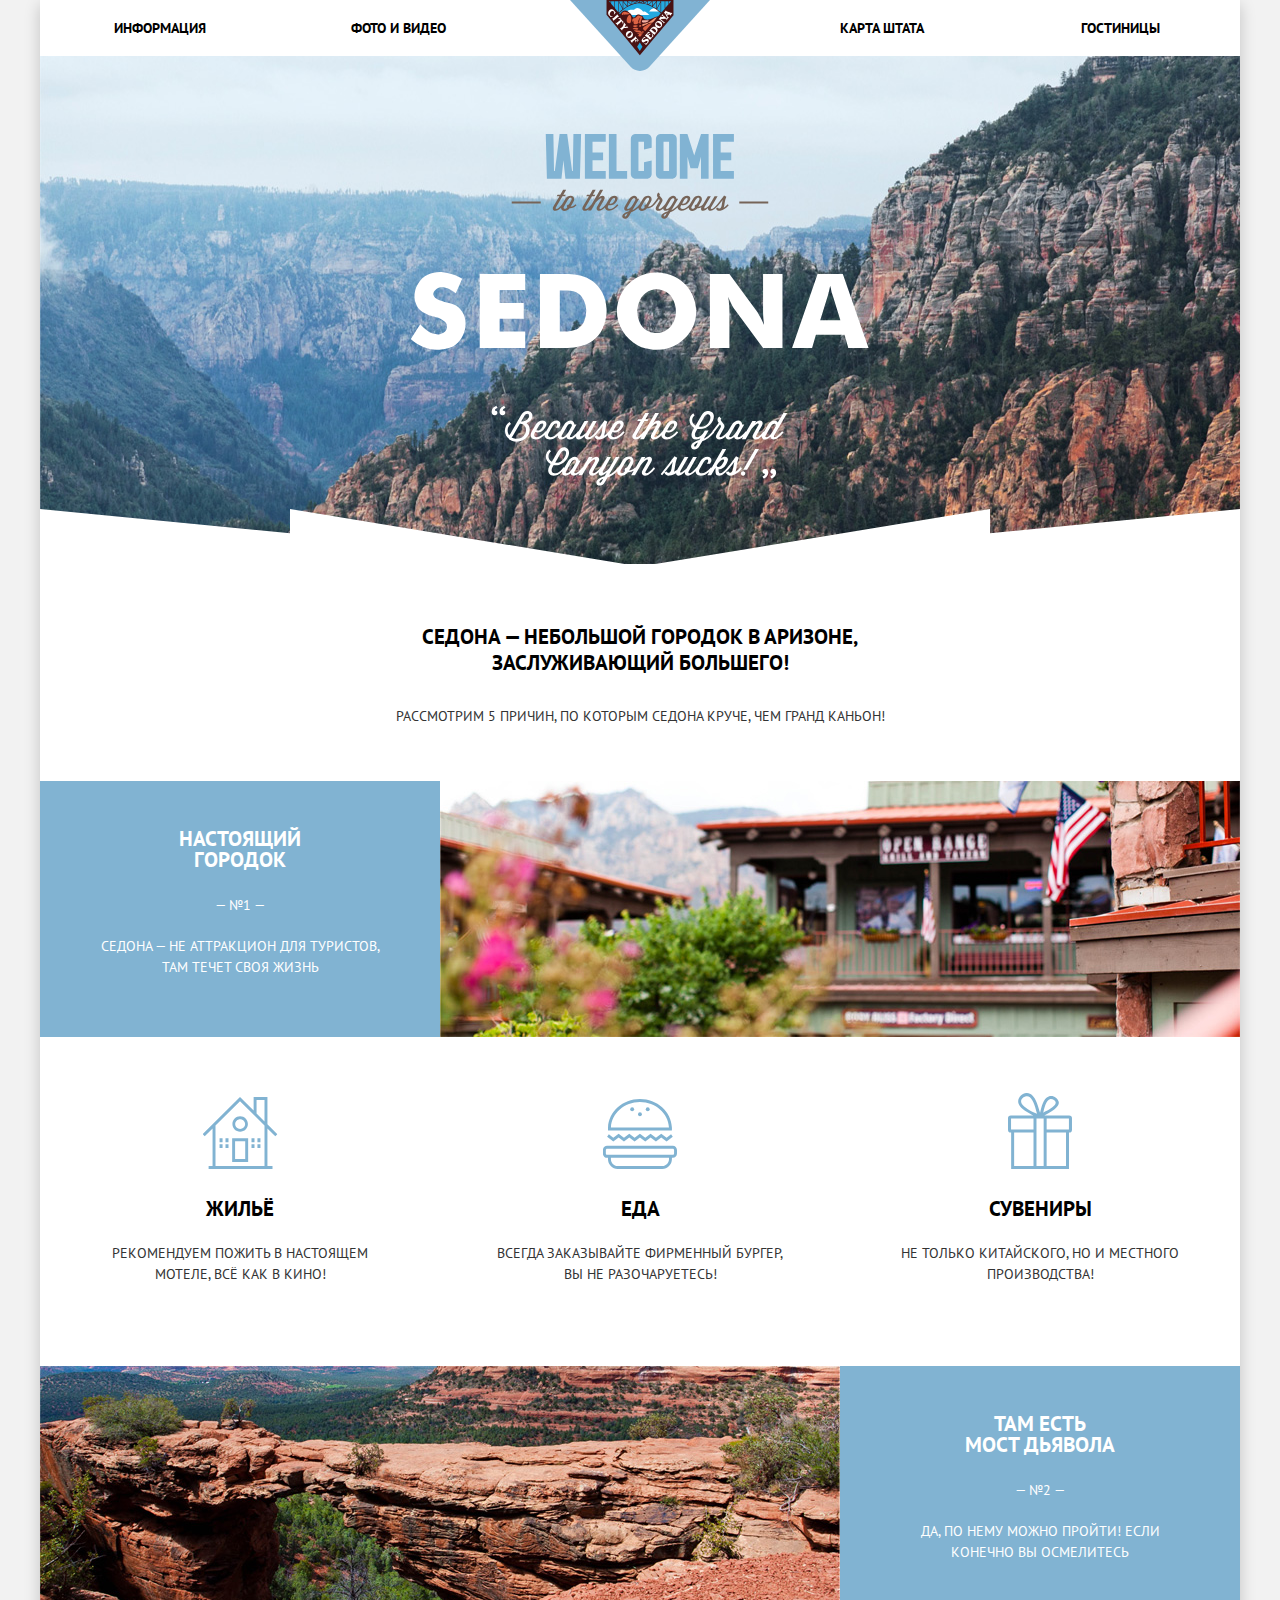
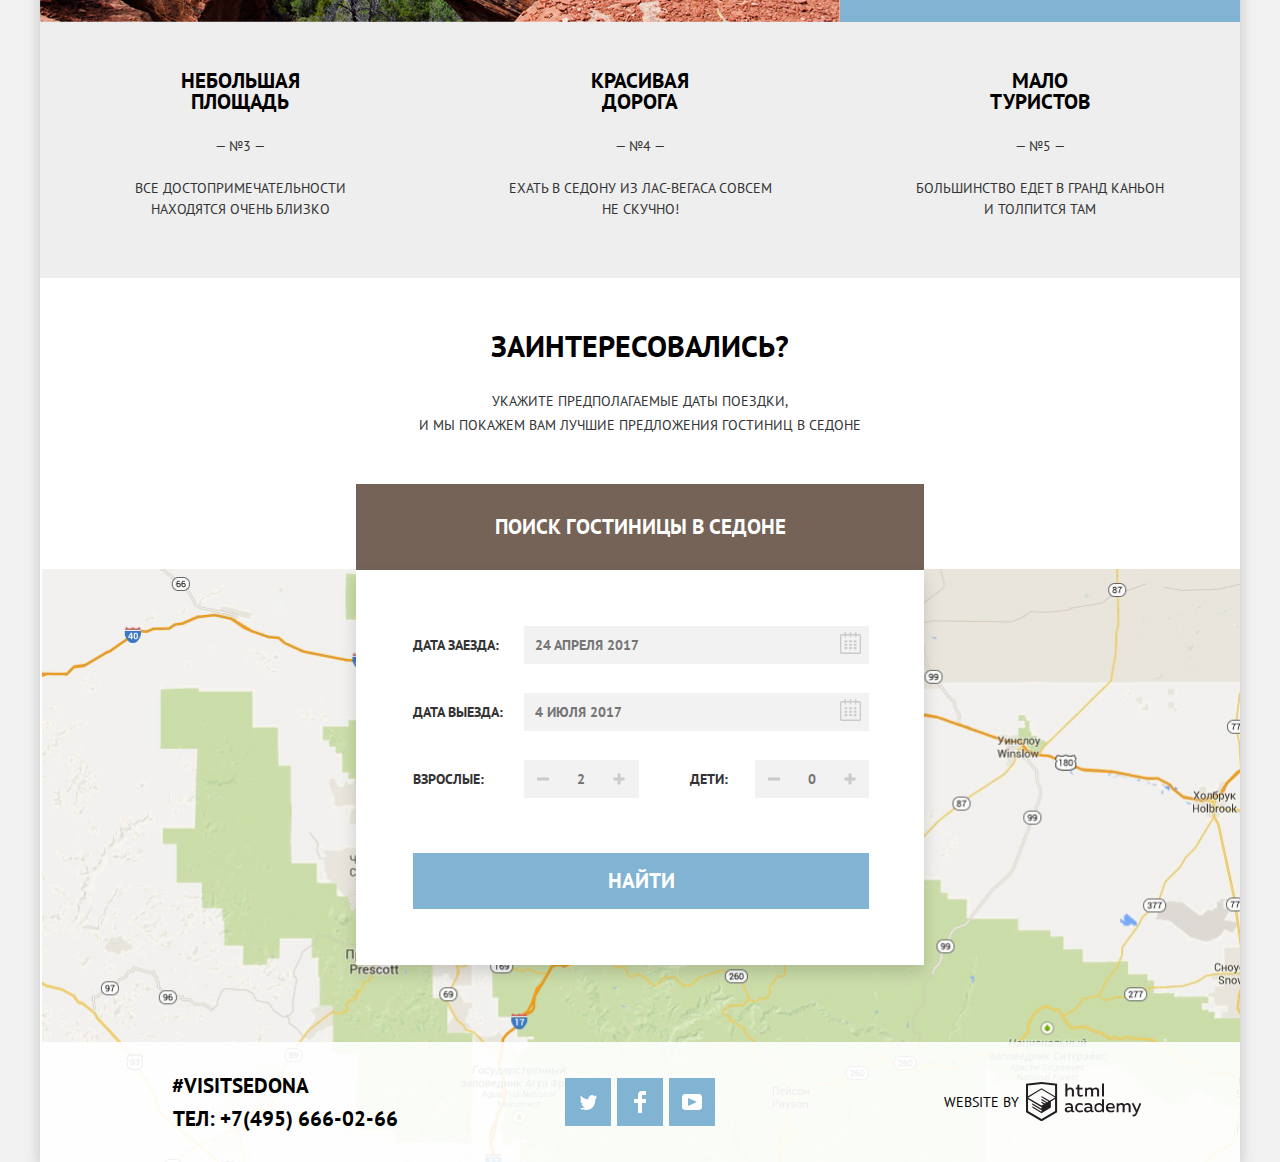
==== commit e2ab4f9d: "9 задание" ====
--- a/index.html
+++ b/index.html
@@ -90,12 +90,12 @@
             <p class="search-hotel-text">Укажите предполагаемые даты поездки,<br>и мы покажем вам лучшие предложения гостиниц в Седоне</p>
           </header>
           <div class="form-wrapper">
-            <a class="header-button" href="#">Поиск гостиницы в Седоне</a>
+            <a class="header-button" href="form.html">Поиск гостиницы в Седоне</a>
             <form class="search-form" method="POST" action="https://echo.htmlacademy.ru">
               <div class="search-item search-item-date check-in">
                 <label for="check-in-date">Дата заезда:</label>
-                <input id="check-in-date" type="text" name="text" value="" placeholder="24 апреля 2017">
-                <button class="calendar-button check-in-button" type="button">
+                <input id="check-in-date" type="text" name="check-in-date" value="" placeholder="24 апреля 2017">
+                <button class="calendar-button check-in-button" type="button" aria-label="Выбор даты заезда">
                   <svg xmlns="http://www.w3.org/2000/svg" width="21" height="22" viewBox="0 0 21 22">
                     <path fill="#cacaca" d="M19.251 2.025h-2.845V.648c0-.381-.294-.689-.656-.689-.363 0-.656.308-.656.689v1.377h-3.938V.648c0-.381-.294-.689-.655-.689-.363 0-.657.308-.657.689v1.377H5.906V.648c0-.381-.294-.689-.656-.689-.363 0-.657.308-.657.689v1.377H1.75C.784 2.025 0 2.847 0 3.862v16.302C0 21.179.784 22 1.75 22h17.501c.966 0 1.749-.821 1.749-1.836V3.862c0-1.015-.783-1.837-1.749-1.837zm.437 18.139a.448.448 0 0 1-.437.459H1.75a.45.45 0 0 1-.438-.459V3.862a.45.45 0 0 1 .438-.459h2.844v1.378c0 .381.294.689.657.689.362 0 .656-.308.656-.689V3.403h3.938v1.378c0 .381.294.689.657.689.361 0 .655-.308.655-.689V3.403h3.938v1.378c0 .381.293.689.656.689.362 0 .656-.308.656-.689V3.403h2.845c.241 0 .437.206.437.459v16.302z"/>
                     <path fill="#cacaca" d="M4.594 8.225h2.625v2.066H4.594zM4.594 11.668h2.625v2.067H4.594zM4.594 15.112h2.625v2.066H4.594zM9.188 15.112h2.625v2.066H9.188zM9.188 11.668h2.625v2.067H9.188zM9.188 8.225h2.625v2.066H9.188zM13.781 15.112h2.625v2.066h-2.625zM13.781 11.668h2.625v2.067h-2.625zM13.781 8.225h2.625v2.066h-2.625z"/>
@@ -104,8 +104,8 @@
               </div>
               <div class="search-item search-item-date check-out">
                 <label class="check-out-date">Дата выезда:</label>
-                <input id="check-out-date" type="text" name="text" value="" placeholder="4 июля 2017">
-                <button class="calendar-button check-out-button" type="button">
+                <input id="check-out-date" type="text" name="check-out-date" value="" placeholder="4 июля 2017">
+                <button class="calendar-button check-out-button" type="button" aria-label="Выбор даты выезда">
                   <svg xmlns="http://www.w3.org/2000/svg" width="21" height="22" viewBox="0 0 21 22">
                     <path fill="#cacaca" d="M19.251 2.025h-2.845V.648c0-.381-.294-.689-.656-.689-.363 0-.656.308-.656.689v1.377h-3.938V.648c0-.381-.294-.689-.655-.689-.363 0-.657.308-.657.689v1.377H5.906V.648c0-.381-.294-.689-.656-.689-.363 0-.657.308-.657.689v1.377H1.75C.784 2.025 0 2.847 0 3.862v16.302C0 21.179.784 22 1.75 22h17.501c.966 0 1.749-.821 1.749-1.836V3.862c0-1.015-.783-1.837-1.749-1.837zm.437 18.139a.448.448 0 0 1-.437.459H1.75a.45.45 0 0 1-.438-.459V3.862a.45.45 0 0 1 .438-.459h2.844v1.378c0 .381.294.689.657.689.362 0 .656-.308.656-.689V3.403h3.938v1.378c0 .381.294.689.657.689.361 0 .655-.308.655-.689V3.403h3.938v1.378c0 .381.293.689.656.689.362 0 .656-.308.656-.689V3.403h2.845c.241 0 .437.206.437.459v16.302z"/>
                     <path fill="#cacaca" d="M4.594 8.225h2.625v2.066H4.594zM4.594 11.668h2.625v2.067H4.594zM4.594 15.112h2.625v2.066H4.594zM9.188 15.112h2.625v2.066H9.188zM9.188 11.668h2.625v2.067H9.188zM9.188 8.225h2.625v2.066H9.188zM13.781 15.112h2.625v2.066h-2.625zM13.781 11.668h2.625v2.067h-2.625zM13.781 8.225h2.625v2.066h-2.625z"/>
@@ -116,17 +116,17 @@
                 <div class="search-item search-item-guests adult-guests">
                   <label for="adults">Взрослые:</label>
                   <div class="adults-wrapper">
-                    <button class="guests-button less-button" type="button"></button>
-                    <input id="adults" type="text" name="text" value="" placeholder="2">
-                    <button class="guests-button more-button" type="button"></button>
+                    <button class="guests-button less-button" type="button" aria-label="Выбор количества взрослых меньше"></button>
+                    <input id="adults" type="text" name="adults" value="" placeholder="2">
+                    <button class="guests-button more-button" type="button" aria-label="Выбор количества взрослых больше"></button>
                   </div>
                 </div>
                 <div class="search-item search-item-guests children-guests">
                   <label for="children">Дети:</label>
                   <div class="children-wrapper">
-                    <button class="guests-button less-button" type="button"></button>
-                    <input id="children" type="text" name="text" value="" placeholder="0">
-                    <button class="guests-button more-button" type="button"></button>
+                    <button class="guests-button less-button" type="button" aria-label="Выбор количества детей меньше"></button>
+                    <input id="children" type="text" name="children" value="" placeholder="0">
+                    <button class="guests-button more-button" type="button" aria-label="Выбор количества детей больше"></button>
                   </div>
                 </div>
               </div>
@@ -172,5 +172,6 @@
         </p>
       </footer>
     </div>
+    <script src="js/script.js"></script>
   </body>
 </html>--- a/css/style.css
+++ b/css/style.css
@@ -186,7 +186,7 @@
   margin: 0 45px 25px;
 }
 
-feature-text {
+.feature-text {
   margin: 0;
 }
 
@@ -196,7 +196,7 @@
 }
 
 .feature-item-desc-blue {
-  padding: 47px 49px 46px;
+  padding: 47px 49px 59px;
 
   background-color: #81b3d2;
 }
@@ -293,6 +293,12 @@
 .features-list-grey li {
   box-sizing: border-box;
   width: 400px;
+  padding: 45px 67px;
+  padding-top: 48px;
+  padding-bottom: 58px;
+
+
+  text-align: center;
   
   list-style: none;
 }
@@ -308,12 +314,6 @@
   display: block;
   margin: 0;
   margin-bottom: 21px;
-}
-
-.feature-item-desc-grey {
-  padding: 45px 67px;
-  
-  text-align: center;
 }
 
 /*Search-hotel-header*/
@@ -357,10 +357,13 @@
 }
 
 .search-form {
-  padding: 56px 54px 56px 57px;
+  padding: 56px 55px 56px 57px;
   
   background-color: #ffffff;
   box-shadow: 0px 7px 15px 0 rgba(0, 1, 1, 0.15);
+
+  animation-name: slide-down;
+  animation-duration: 0.8s; 
 }
 
 .header-button,
@@ -416,8 +419,7 @@
 .search-item-date input[type=text] {
   width: 346px;
   height: 38px;
-  padding: 6px 11px;
-  padding-right: 40px;
+  padding: 6px 40px 6px 9px;
   
   border: 2px solid transparent;
 }
@@ -558,7 +560,7 @@
 
 .adults-wrapper {
   display: flex;
-  width: 114px;
+  width: 115px;
 
   background-color: #f2f2f2;
 }
@@ -604,6 +606,59 @@
   color: rgba(255, 255, 255, 0.3);
 
   background-color: #5496bd;
+}
+
+/*Animation*/
+
+.search-form-close {
+  display: none;
+}
+
+@keyframes slide-down {
+  0% {
+    transform: translateY(-25%);
+  }
+  50%{
+    transform: translateY(8%);
+  }
+  65%{
+    transform: translateY(-4%);
+  }
+  80%{
+    transform: translateY(4%);
+  }
+  95%{
+    transform: translateY(-2%);
+  }           
+  100% {
+    transform: translateY(0%);
+  }       
+}
+
+.search-form-error {
+  animation: shake 0.6s;
+}
+
+@keyframes shake {
+  0%,
+  100% {
+    transform: translateX(0);
+  }
+
+  10%,
+  30%,
+  50%,
+  70%,
+  90% {
+    transform: translateX(-10px);
+  }
+
+  20%,
+  40%,
+  60%,
+  80% {
+    transform: translateX(10px);
+  }
 }
 
 /*Map*/
@@ -1032,7 +1087,7 @@
 .catalog-item-details a {
   display: block;
 
-  padding: 4px 16px 2px 17px;
+  padding: 3px 16px 3px 17px;
 
   font-weight: bold;
   color: #ffffff;
@@ -1067,7 +1122,7 @@
 
 .catalog-item-booking a {
   display: block;
-  padding: 4px 16px 2px 17px;
+  padding: 3px 16px 3px 17px;
   
   font-weight: bold;
   color: #ffffff;
@@ -1119,7 +1174,7 @@
 }
 
 .rating-score {
-  padding: 3px 13px 3px 14px;
+  padding: 3px 12px 3px 14px;
 
   text-align: center;
   color: #666666;
@@ -1166,9 +1221,9 @@
 }
 
 .footer-contacts a {
-    display: block;
-    margin-left: 90px;
-    margin-top: 7px;
+  display: block;
+  margin-left: 90px;
+  margin-top: 7px;
 }
 
 .footer-social {
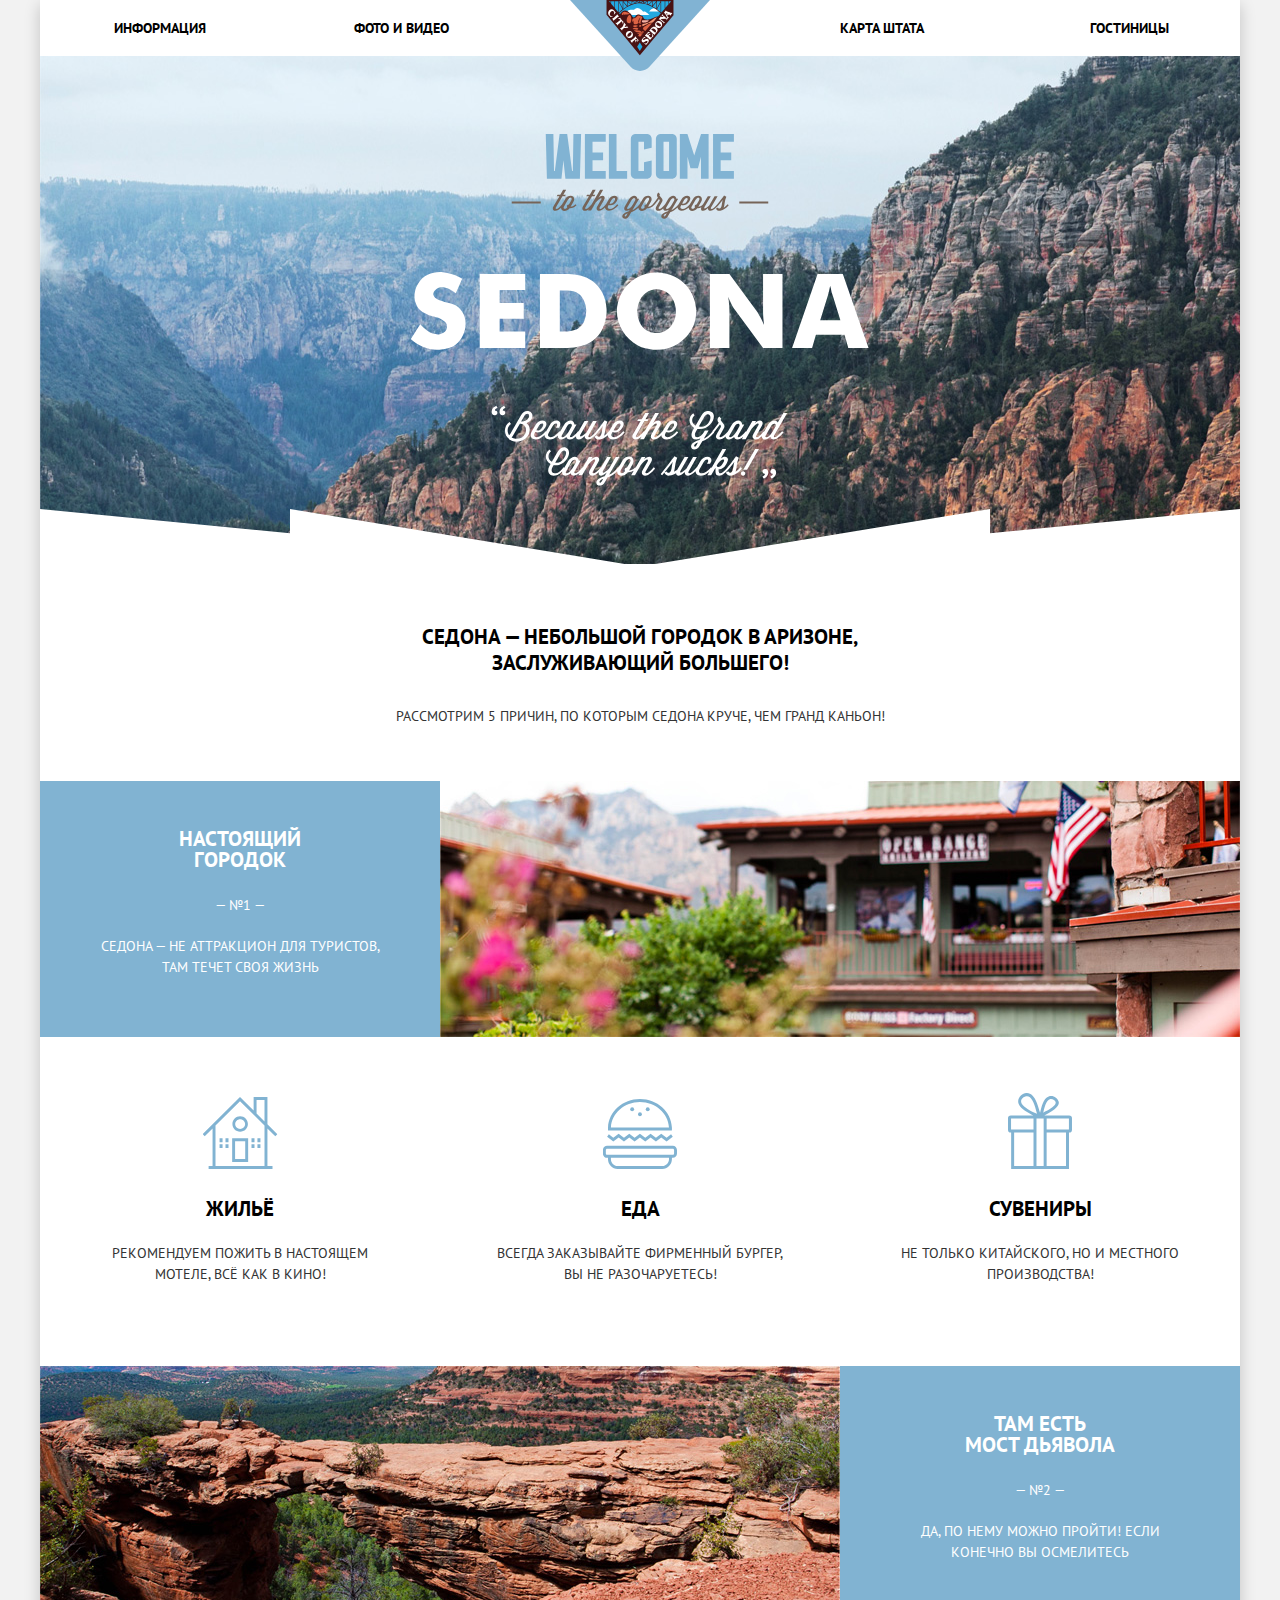
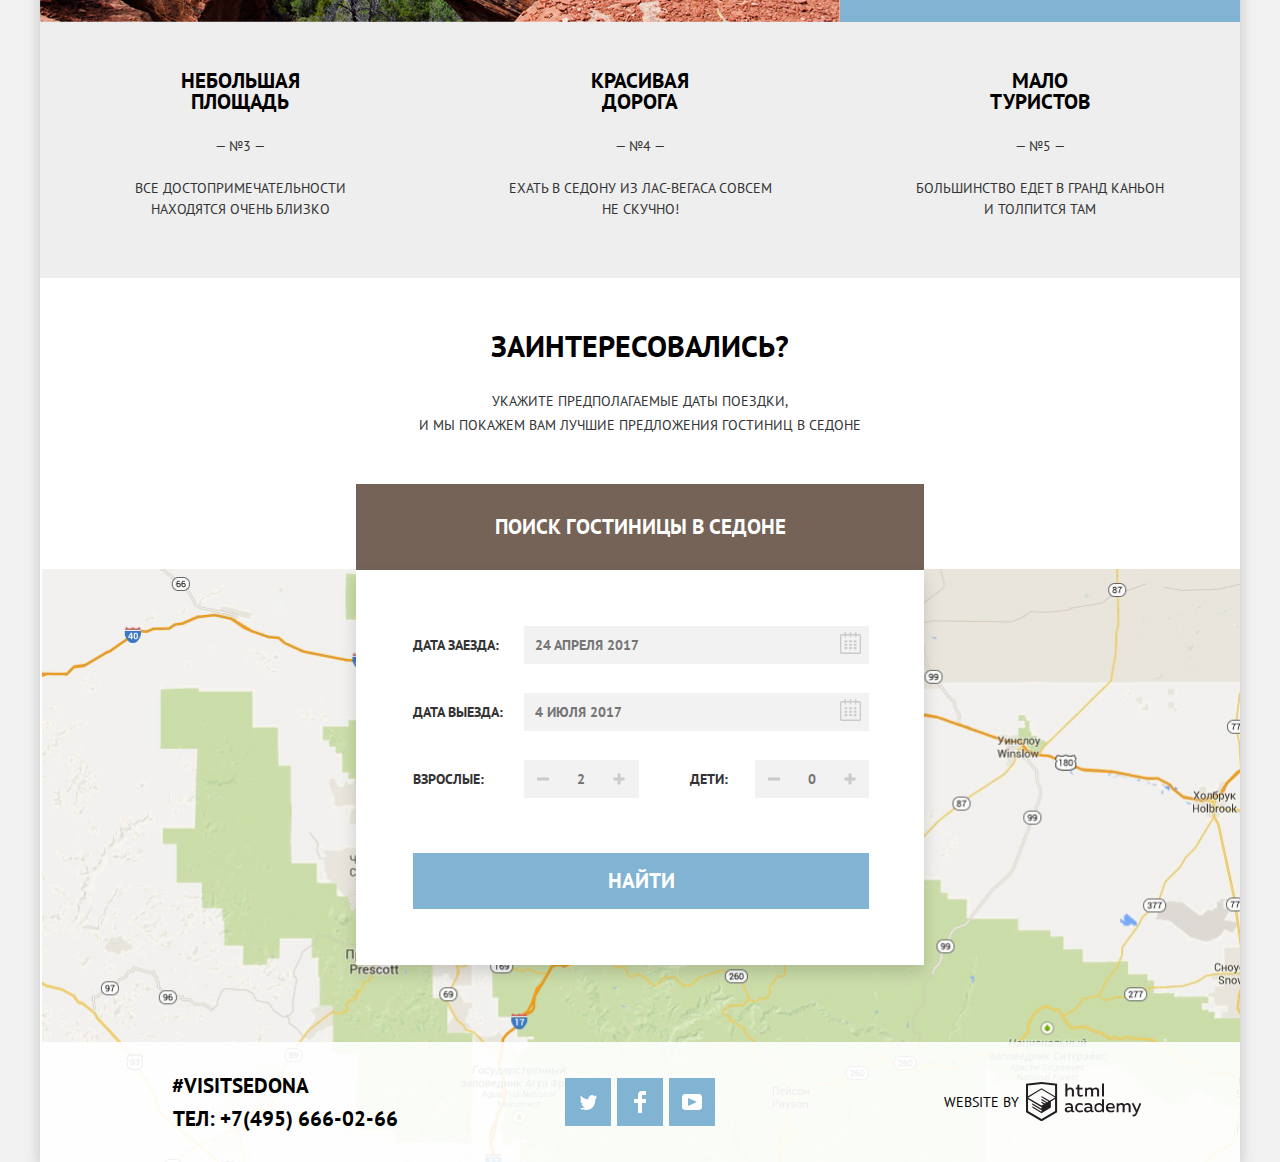
==== commit 3a4c6023: "Защита" ====
--- a/index.html
+++ b/index.html
@@ -5,7 +5,7 @@
     <title>HTML Academy: Седона</title>
     <link href="https://fonts.googleapis.com/css?family=PT+Sans:400,700&display=swap&subset=cyrillic" rel="stylesheet">
     <link rel="stylesheet" href="css/normalize.css">
-    <link rel="stylesheet" href="css/style.css">
+    <link rel="stylesheet" href="css/style_min.css">
   </head>
   <body>
     <div class="container">
@@ -172,6 +172,6 @@
         </p>
       </footer>
     </div>
-    <script src="js/script.js"></script>
+    <script src="js/script_min.js"></script>
   </body>
 </html>--- a/css/style_min.css
+++ b/css/style_min.css
@@ -0,0 +1 @@
+@keyframes slide-down{0%{transform:translateY(-25%)}50%{transform:translateY(8%)}65%{transform:translateY(-4%)}80%{transform:translateY(4%)}95%{transform:translateY(-2%)}to{transform:translateY(0)}}@keyframes shake{0%,to{transform:translateX(0)}10%,30%,50%,70%,90%{transform:translateX(-10px)}20%,40%,60%,80%{transform:translateX(10px)}}body,html{height:100%}body{margin:0;padding:0;font-family:"PT Sans",Arial,sans-serif;font-size:14px;line-height:21px;color:#333;text-transform:uppercase;background-color:#f2f2f2}a{text-decoration:none}.visually-hidden:not(:focus):not(:active),input[type=checkbox].visually-hidden,input[type=radio].visually-hidden{position:absolute;width:1px;height:1px;margin:-1px;border:0;padding:0;white-space:nowrap;clip-path:inset(100%);clip:rect(0 0 0 0);overflow:hidden}.container{position:relative;width:1200px;min-height:100%;margin:0 auto;background-color:#fff;box-shadow:0 5px 15px rgba(0,1,1,.2)}.main-header{position:relative;line-height:26px;color:#000}.nav-list{display:flex;flex-wrap:wrap;margin:0;padding:0;list-style:none}.nav-item{display:flex;align-items:center;justify-content:space-around;box-sizing:border-box;width:239px;height:1px;min-height:56px}.main-header-logo{position:absolute;top:0;left:50%;transform:translateX(-50%);z-index:2;width:140px;height:71px}.nav-list li:nth-child(3){margin-left:244px;text-align:right}.nav-list li:nth-child(4){padding-left:18px;text-align:right}.nav-list li:nth-child(2){padding-left:5px}.nav-list a{font-weight:700;color:inherit}.nav-list a:hover{color:#81b3d2}.nav-list a:focus{color:rgba(0,0,0,.3)}.current a{color:#766357}.welcome-picture{position:relative;height:508px;background-color:#c2dcf5;background-image:url(../img/intro-mask.svg),url(../img/background-photo.jpg);background-position:0 101%,0 28%;background-repeat:no-repeat}.welcome-picture img{position:absolute;top:50%;left:50%;transform:translate(-50%,-50%)}.features-header{max-width:620px;margin:0 auto;padding:60px 60px 38px;line-height:26px;text-align:center}.features-header-title,.search-hotel-header h2{margin:0 0 27px;font-size:21px;font-weight:700;color:#000}.feature-item-blue{display:flex;align-items:flex-start;width:100%;text-align:center;color:#fff}.feature-picture img{display:block;width:800px;height:256px}.feature-title{font-size:21px}.feature-item-blue h3{margin:0 45px 25px}.feature-text,.features-list-white p{margin:0}.feature-item-blue .feature-number{display:block;margin-bottom:20px}.feature-item-desc-blue{padding:47px 49px 59px;background-color:#81b3d2}.features-list-grey,.features-list-white{display:flex;align-items:flex-start;flex-wrap:wrap;margin:0;padding:0}.features-list-white{text-align:center}.features-list-grey li,.features-list-white li{box-sizing:border-box;width:400px;padding:86px 50px 81px;list-style:none}.feature-item h3{position:relative;margin:75px 0 24px;color:#000}.accommodation h3::before,.food h3::before,.souvenirs h3::before{content:"";position:absolute;bottom:50px;left:50%;transform:translateX(-50%);width:75px;height:72px;background-image:url(../img/icon-1.svg);background-repeat:no-repeat;background-position:0 0}.food h3::before,.souvenirs h3::before{width:74px;height:70px;background-image:url(../img/icon-3.svg)}.souvenirs h3::before{width:64px;height:76px;background-image:url(../img/icon-2.svg)}.features-list-grey{background-color:#eee}.features-list-grey li{padding:48px 67px 58px;text-align:center}.features-list-grey h3{margin:0 60px 24px;font-size:21px;color:#000}.features-list-grey .feature-number{display:block;margin:0 0 21px}.search-hotel{position:relative}.search-hotel-header{margin-bottom:85px;padding:50px 33px 33px}.search-hotel-header h2{margin:0 0 25px;font-size:30px;line-height:36px;text-align:center}.search-hotel-text{line-height:24px;text-align:center}.form-wrapper{position:absolute;top:206px;left:50%;transform:translateX(-50%);z-index:3;width:568px}.search-form{padding:56px 55px 56px 57px;background-color:#fff;box-shadow:0 7px 15px 0 rgba(0,1,1,.15);animation-name:slide-down;animation-duration:.8s}.header-button,.search-button{display:block;font-size:21px;font-weight:700;line-height:26px;text-align:center;color:#fff;list-style:none}.header-button{padding:30px;background-color:#766357}.header-button:hover{background-color:#604e43}.header-button:focus{color:rgba(255,255,255,.3);background-color:#503e33}.search-item{margin:0 0 29px;font-weight:700}.search-item-date label{width:112px}.search-form input[type=text]{box-sizing:border-box;font:inherit;text-transform:uppercase;background-color:#f2f2f2;border:0}.search-item-date input[type=text]{width:346px;height:38px;padding:6px 40px 6px 9px;border:2px solid transparent}.search-item-date input:hover{background-color:#ebebeb;border:2px solid transparent}.search-item-date input:focus{background-color:#fff;border:solid 2px #e5e5e5}.check-in,.check-out{display:flex;justify-content:space-between;align-items:center;width:100%}.check-in{position:relative}.check-in-button{position:absolute;top:13%;right:.5%}.check-out{position:relative}.check-out-button{position:absolute;top:13%;right:.5%}.calendar-button{background-color:transparent;border:0;cursor:pointer}.calendar-button:hover path{fill:#000}.calendar-button:focus path{fill:#81b3d2}.search-item-guests input[type=text]{width:38px;height:38px;padding:8px 13px;text-align:center}.guests-button{width:38px;height:38px;background-color:#f2f2f2;border:0;cursor:pointer}.less-button,.more-button{position:relative}.more-button::after,.more-button::before{content:"";position:absolute;top:50%;left:50%;transform:translate(-50%,-50%);width:11px;height:3px;background-color:#cacaca}.more-button::before{transform:translateX(-50%) translateY(-50%) rotate(90deg)}.less-button::before{content:"";position:absolute;top:50%;left:50%;transform:translate(-50%,-50%);width:12px;height:3px;background-color:#cacaca}.guests-button:hover::after,.guests-button:hover::before{background-color:#231f20}.guests-button:focus::after,.guests-button:focus::before{background-color:#81b3d2}.guests-wrapper{display:flex;justify-content:space-between;width:100%}.adults-wrapper,.children-wrapper{display:flex;width:115px;background-color:#f2f2f2}.children-wrapper{width:114px}.adult-guests,.children-guests{display:flex;justify-content:space-between;align-items:center;width:226px}.children-guests{width:179px}.search-button{width:100%;margin-right:0;margin-top:26px;padding:15px;text-transform:uppercase;background-color:#81b3d2;border:0}.search-button:hover{background-color:#669ec0}.search-button:focus{color:rgba(255,255,255,.3);background-color:#5496bd}.search-form-close{display:none}.search-form-error{animation:shake .6s}.map img{display:block;width:100%;height:593px}.map p{position:absolute;bottom:0;right:0;z-index:1;margin:0}.map iframe{display:block;position:relative;z-index:2;border:0}.filter{display:flex;justify-content:flex-start;padding:26px 73px 7px;color:#fff;background-color:#669ec0;background-image:url(../img/filter-background.jpg);background-position:0 50%;background-repeat:no-repeat}.filter fieldset{margin:0;padding:0;border:0}.filter-check-box{width:255px}.filter-check-box:nth-child(2){flex-grow:1}.filter ul{margin:0;padding:0}.filter-check-box legend{margin-bottom:25px;font-size:16px;font-weight:700}.filter-option{margin-bottom:25px;color:#fff;list-style:none}.filter-option label{cursor:pointer;user-select:none}.check-box{position:absolute;width:27px;height:23px;margin-left:-2.8em;background-image:url(../img/checkbox-off.svg);background-repeat:no-repeat}.filter-option{padding-left:2.8em}.check-input:checked+.check-box{background-image:url(../img/checkbox-on.svg)}.check-input:focus+.check-box{outline:2px solid #81b3d2}.check-input:checked:focus+.check-box{outline:2px solid #81b3d2}.check-input:disabled+.check-box{background-image:url(../img/checkbox-off-disabled.svg)}.check-input:checked:disabled+.check-box{background-image:url(../img/checkbox-on-disabled.svg)}.filter-range{position:relative;width:316px}.filter-range legend{margin-bottom:10px;font-weight:700;font-size:16px;line-height:21px}.price-controls{position:relative;height:34px;margin-bottom:20px;font-size:0;border:2px solid #fff;border-radius:2px}.price-controls::after{content:"";position:absolute;top:50%;left:50%;transform:translate(-50%,-50%);width:2px;height:22px;background:#fff}.price-controls label{display:inline-block;font-size:14px;line-height:21px;text-align:center;vertical-align:top;cursor:pointer}.price-controls .max-price,.price-controls .min-price{width:90px;padding-left:56px}.price-controls input{width:50px;height:30px;margin:0;font:inherit;color:inherit;background:0 0;border:0}.range-controls{position:relative;margin-bottom:30px}.range-controls .scale{height:2px;background:rgba(255,255,255,.3)}.range-controls .bar{width:80%;height:2px;background:#fff}.range-toggle{position:absolute;top:-9px;display:inline-block;vertical-align:top;padding:0;text-align:center;background-color:transparent;border:0}.range-toggle-min{left:0}.range-toggle-max{left:80%}.range-toggle:hover{transform:scale(1.1)}.filter-button{position:absolute;left:27%;display:block;padding:6px 33px;font-size:14px;line-height:21px;color:#fff;text-transform:uppercase;background:0 0;border:2px solid #fff;border-radius:2px;cursor:pointer}.filter-button:hover{color:#000;background-color:#fff}.catalog-sort{display:flex;align-items:flex-end;justify-content:flex-start;padding:29px 72px 30px}.catalog-sort ul{list-style:none}.catalog-sort a{font-size:12px;line-height:18px;color:rgba(0,0,0,.3);list-style:none;text-decoration:none}.sort-list-type a,.sort-list-type a:hover{border-bottom:1px dashed #81b3d2}.found{font-size:21px;line-height:26px;font-weight:700;color:#000}.sort-title{margin:0 40px 0 48px;padding:0;font-size:12px;line-height:18px;list-style:none}.sort-list-type{display:flex;flex-grow:1;margin:0;padding:0;list-style:none}.sort-list-type li{margin-right:33px}.catalog-sort-item .sort-price-current{color:#81b3d2;border:0}.sort-list-type a:hover{color:#81b3d2}.sort-list-type a:focus{color:#000;border-bottom:none}.sort-list-ascending{display:flex;justify-content:space-between;width:34px;margin:0;padding:0;list-style:none}.sort-down:hover path,.sort-up:hover path{fill:#000}.sort-down:focus path,.sort-up:focus path{fill:#81b3d2}.catalog-item-image{display:block;width:135px;height:90px}.catalog-item{display:flex;justify-content:flex-start;padding:30px 72px;border-bottom:1px solid #f2f2f2}.catalog-item:first-child{border-top:1px solid #f2f2f2}.catalog-list{padding:0;margin:0;list-style:none}.hotel-desc{flex-grow:1;margin-left:30px;padding-right:50px}.hotel-title{margin:-5px 0 7px}.hotel-title a{font-size:21px;line-height:26px;color:#000}.hotel-price{display:flex;width:258px;margin-bottom:14px}.hotel-booking{display:flex;justify-content:space-between;width:258px}.catalog-item p,.main-footer p{margin:0}.hotel-title a:hover{color:#81b3d2}.hotel-title a:focus{color:rgba(0,0,0,.3)}.catalog-item-details a{display:block;padding:3px 16px 3px 17px;font-weight:700;color:#fff;background-color:#81b3d2}.type-hotel{padding-right:39px}.type-motel{padding-right:64px}.type-apartments{padding-right:21px}.catalog-item-type{margin-right:6px}.catalog-item-details a:hover,.social-button:hover{background-color:#669ec0}.catalog-item-details a:focus,.social-button:focus{background-color:#5496bd}.catalog-item-booking a{display:block;padding:3px 16px 3px 17px;font-weight:700;color:#fff;background-color:#766357}.catalog-item-booking a:hover{background-color:#604e43}.catalog-item-booking a:focus{background-color:#503e33}.rating{display:flex;flex-direction:column;align-items:flex-end;justify-content:space-between;width:110px}.hotel-stars-four,.hotel-stars-three,.hotel-stars-two{width:41px;height:17px;background-image:url(../img/star.svg);background-repeat:space;background-position:0 0}.hotel-stars-four,.hotel-stars-three{width:65px}.hotel-stars-four{width:87px}.rating-score{padding:3px 12px 3px 14px;text-align:center;color:#666;background-color:#f2f2f2}.home-page-footer{position:absolute;left:0;bottom:0}.main-footer{z-index:4;display:flex;align-items:center;width:100%;min-height:120px;height:1px;background-color:rgba(255,255,255,.9)}.main-footer a{color:#000}.footer-contacts{width:400px;font-size:21px;line-height:26px;font-weight:700;text-align:center;color:#000}.footer-contacts a{display:block;margin-left:90px;margin-top:7px}.footer-social,.social-button{display:flex;align-items:center;justify-content:center}.footer-social{flex-wrap:wrap;width:400px;padding:0;margin:0 auto;list-style:none}.social-button{width:46px;height:48px;margin:0 3px;background-color:#81b3d2}.social-button:focus path{opacity:.3}.footer-copyright{display:flex;justify-content:center;align-items:center;width:400px;line-height:26px;text-align:center;color:#000}.copyright-button{width:115px;height:41px}.footer-copyright span{display:block;margin-right:7px;margin-left:5px}.copyright-button:hover path{fill:#81b3d2}.copyright-button:focus path{fill:#bdbbbc}